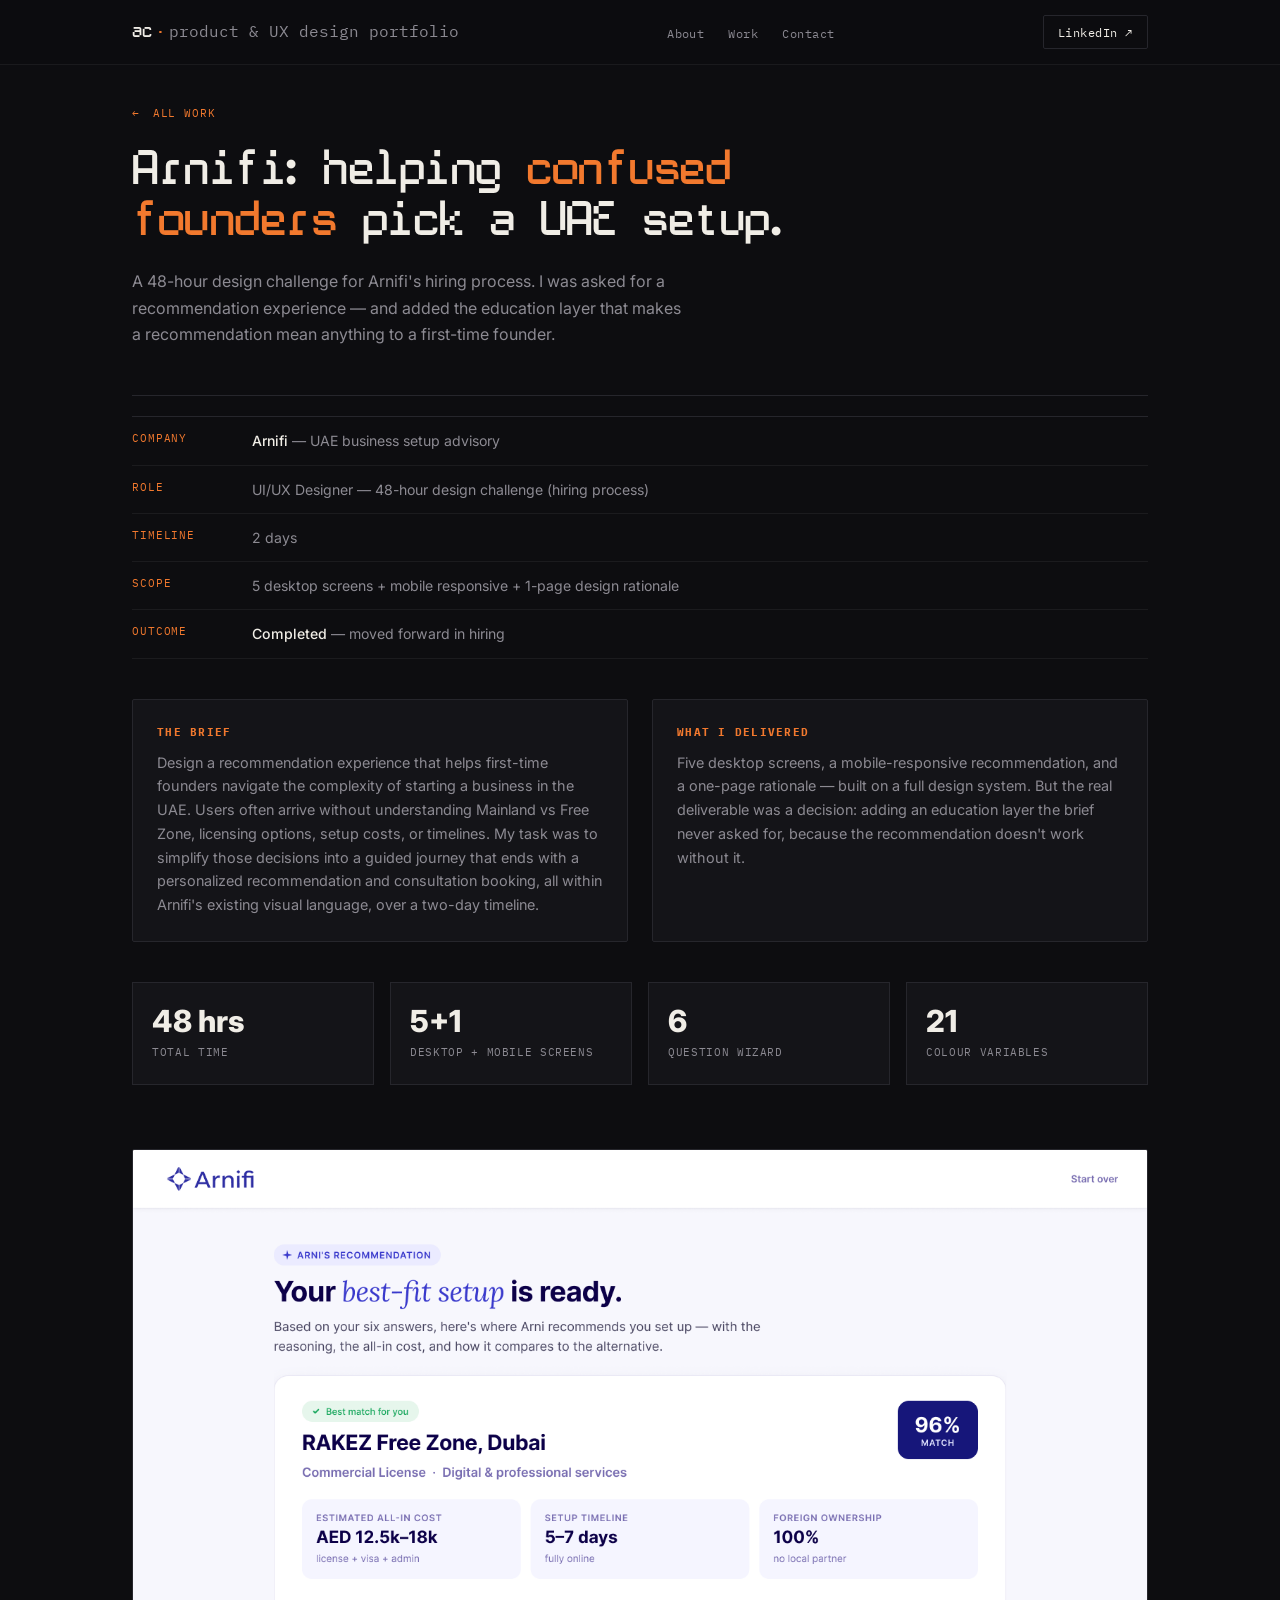
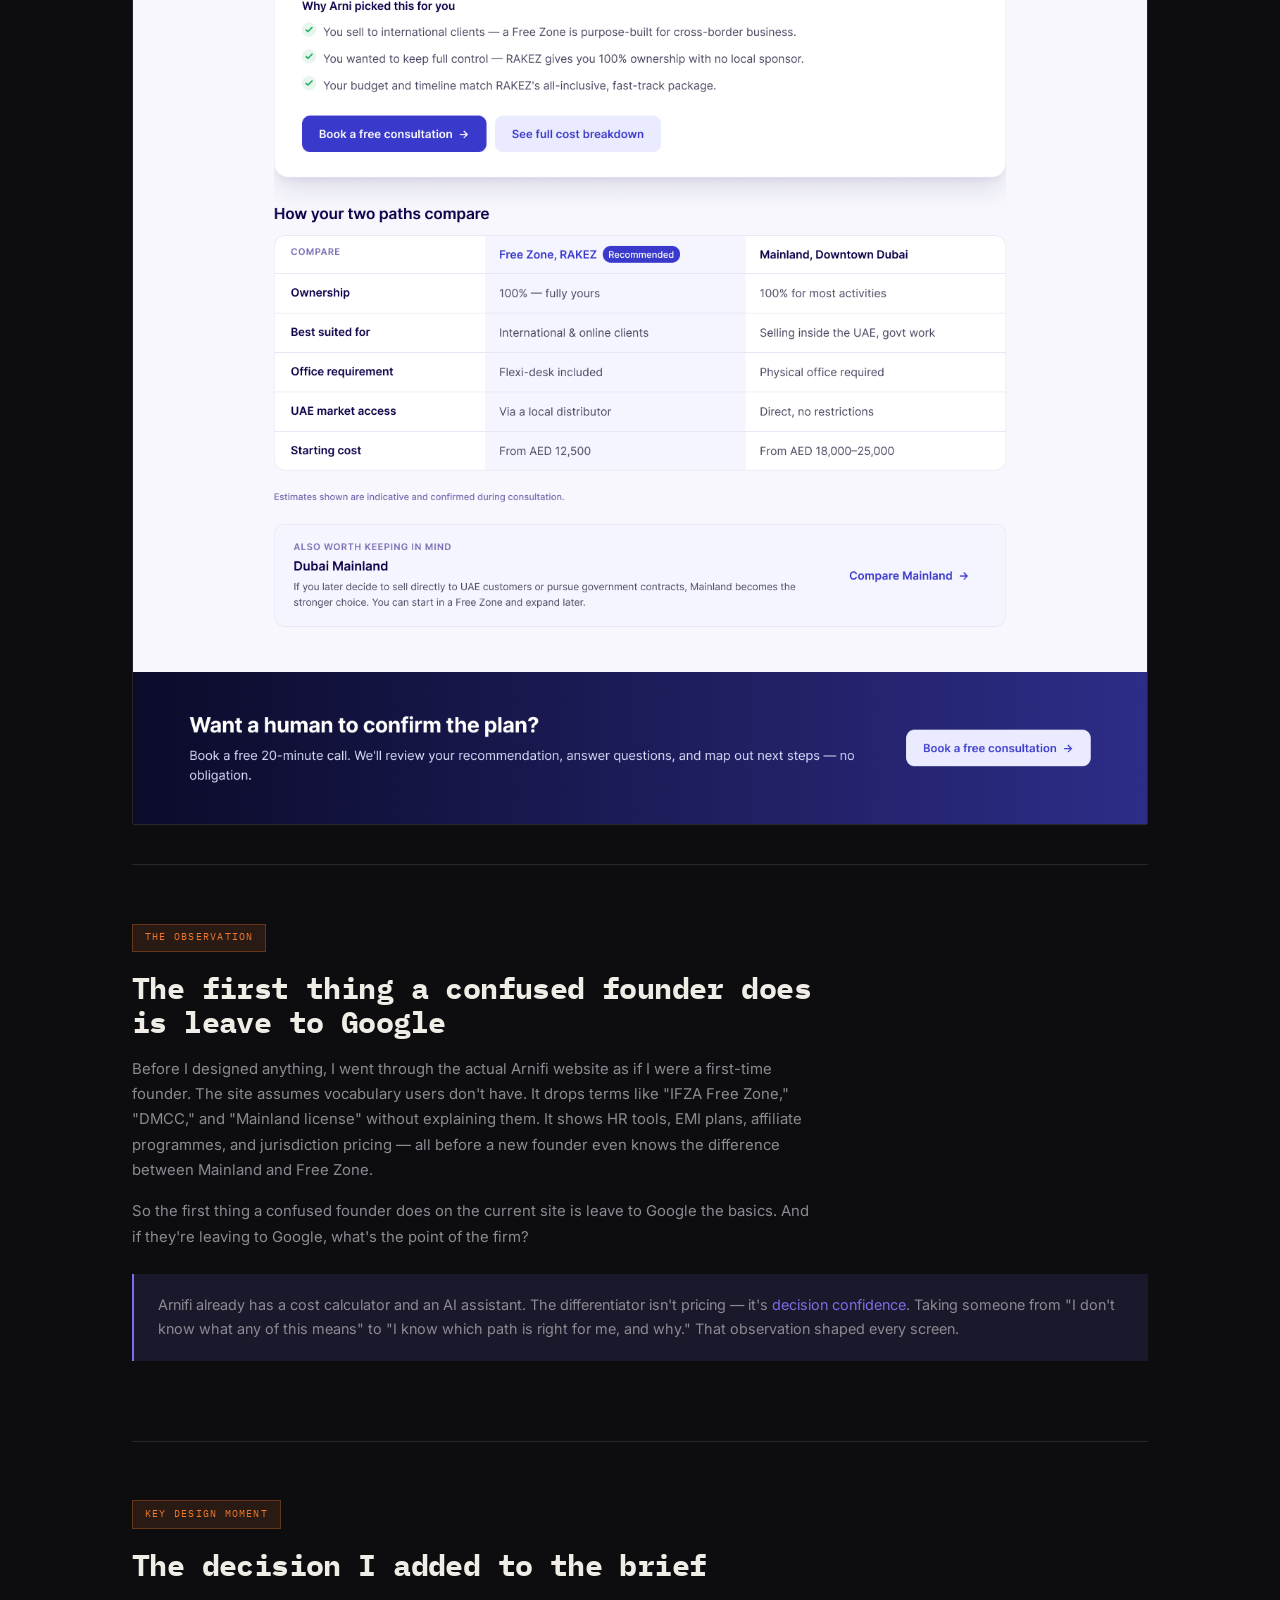
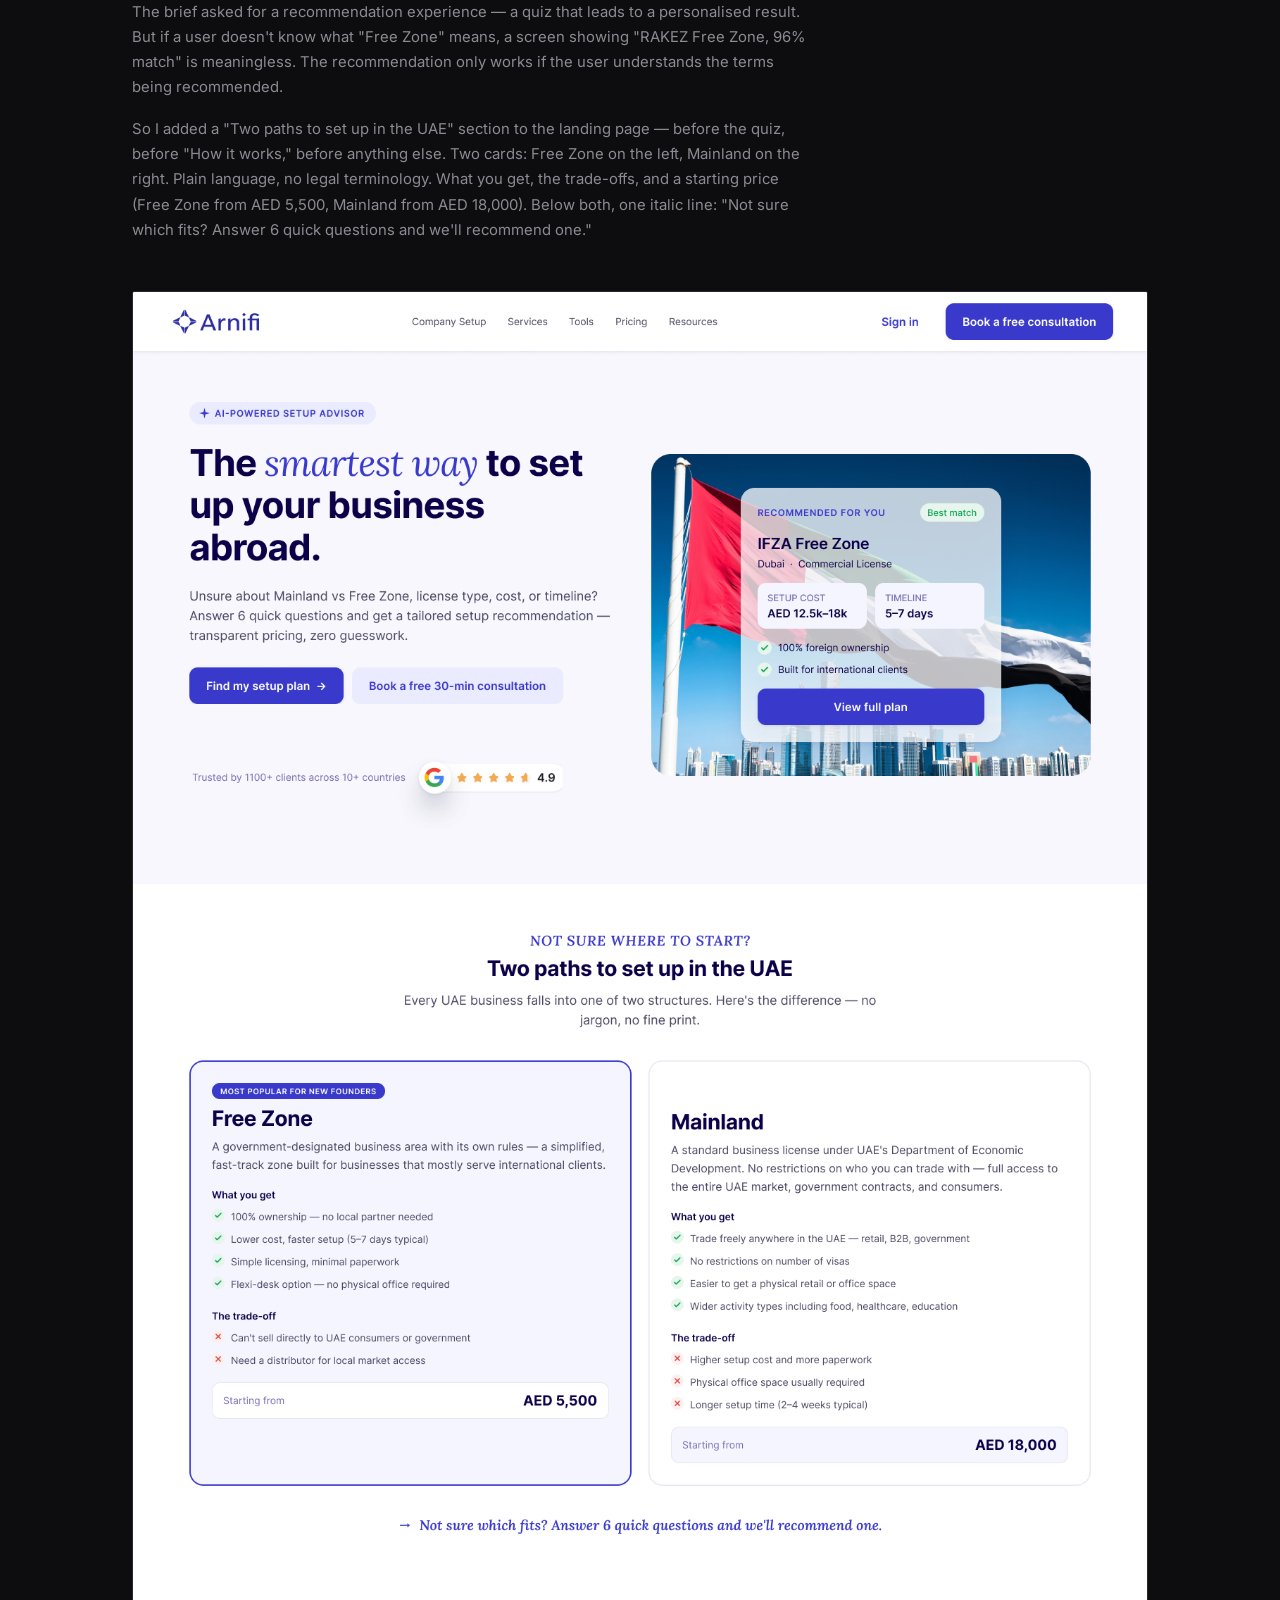
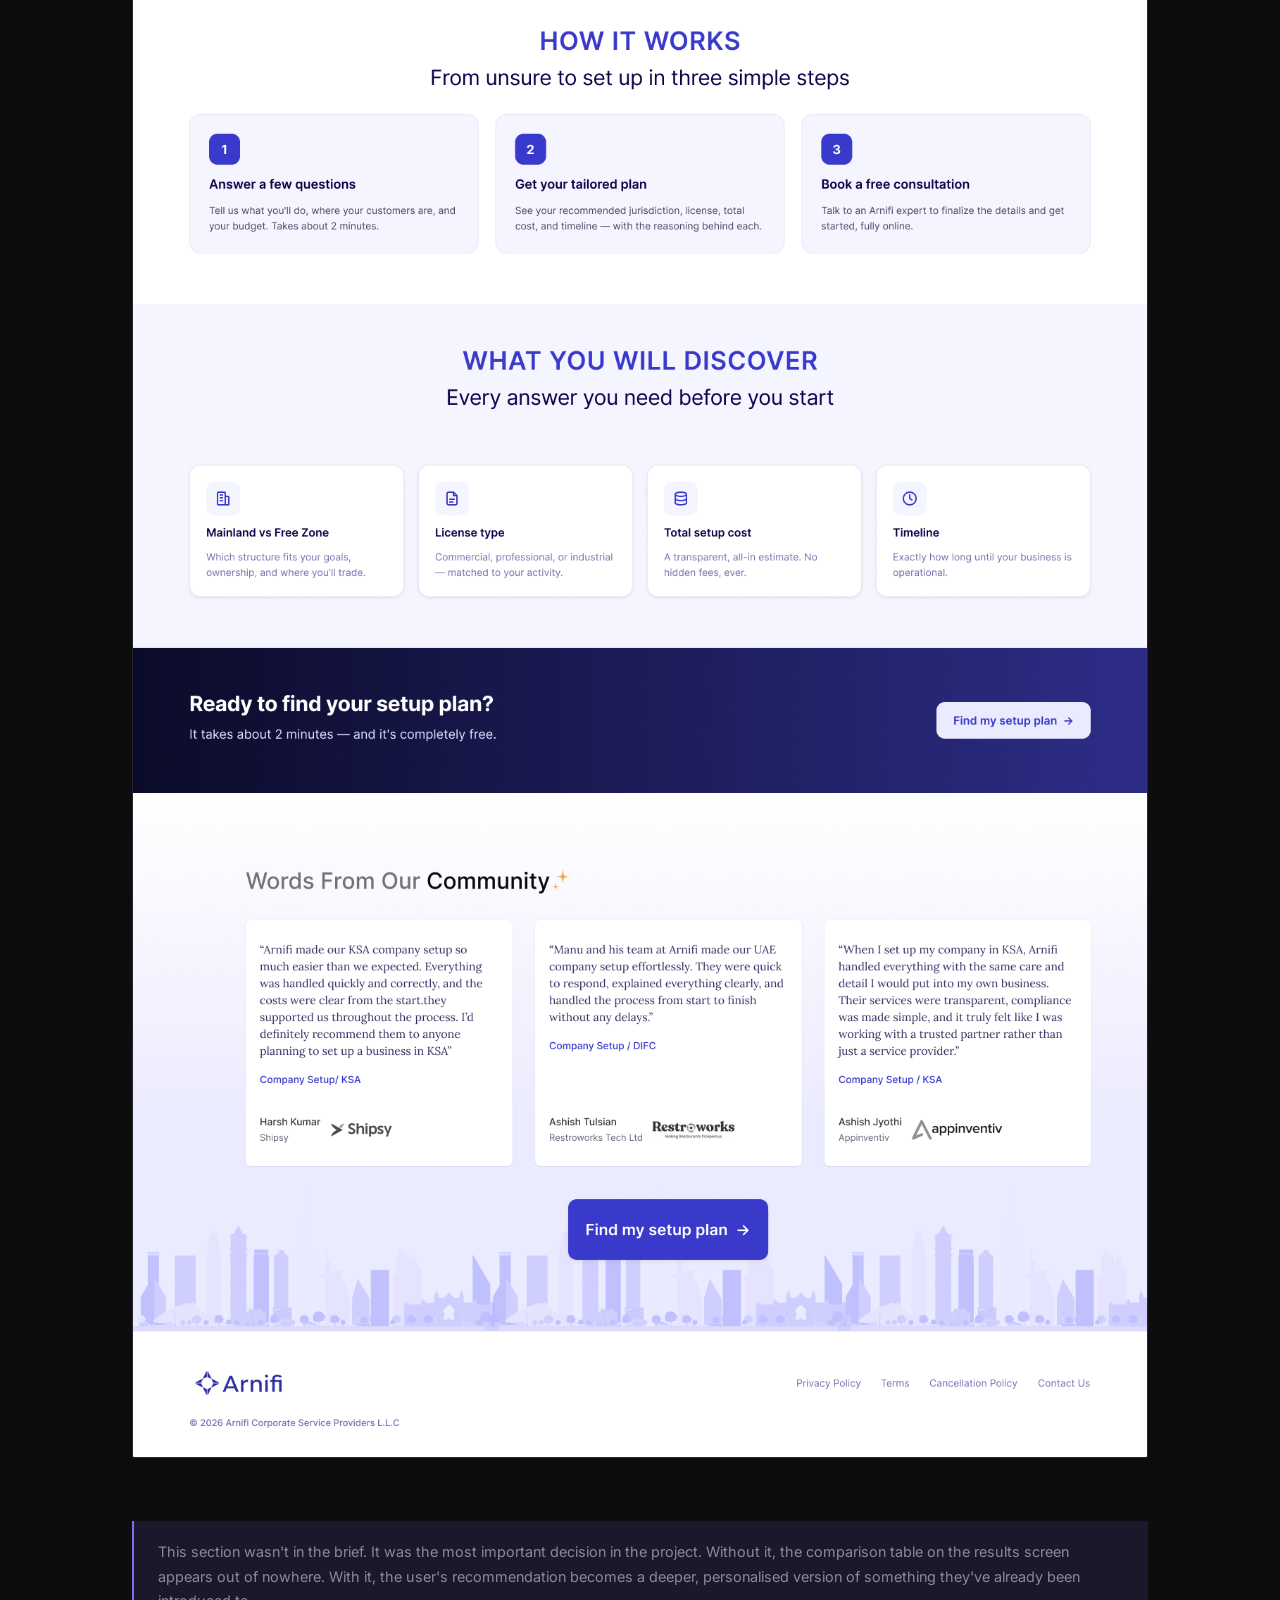
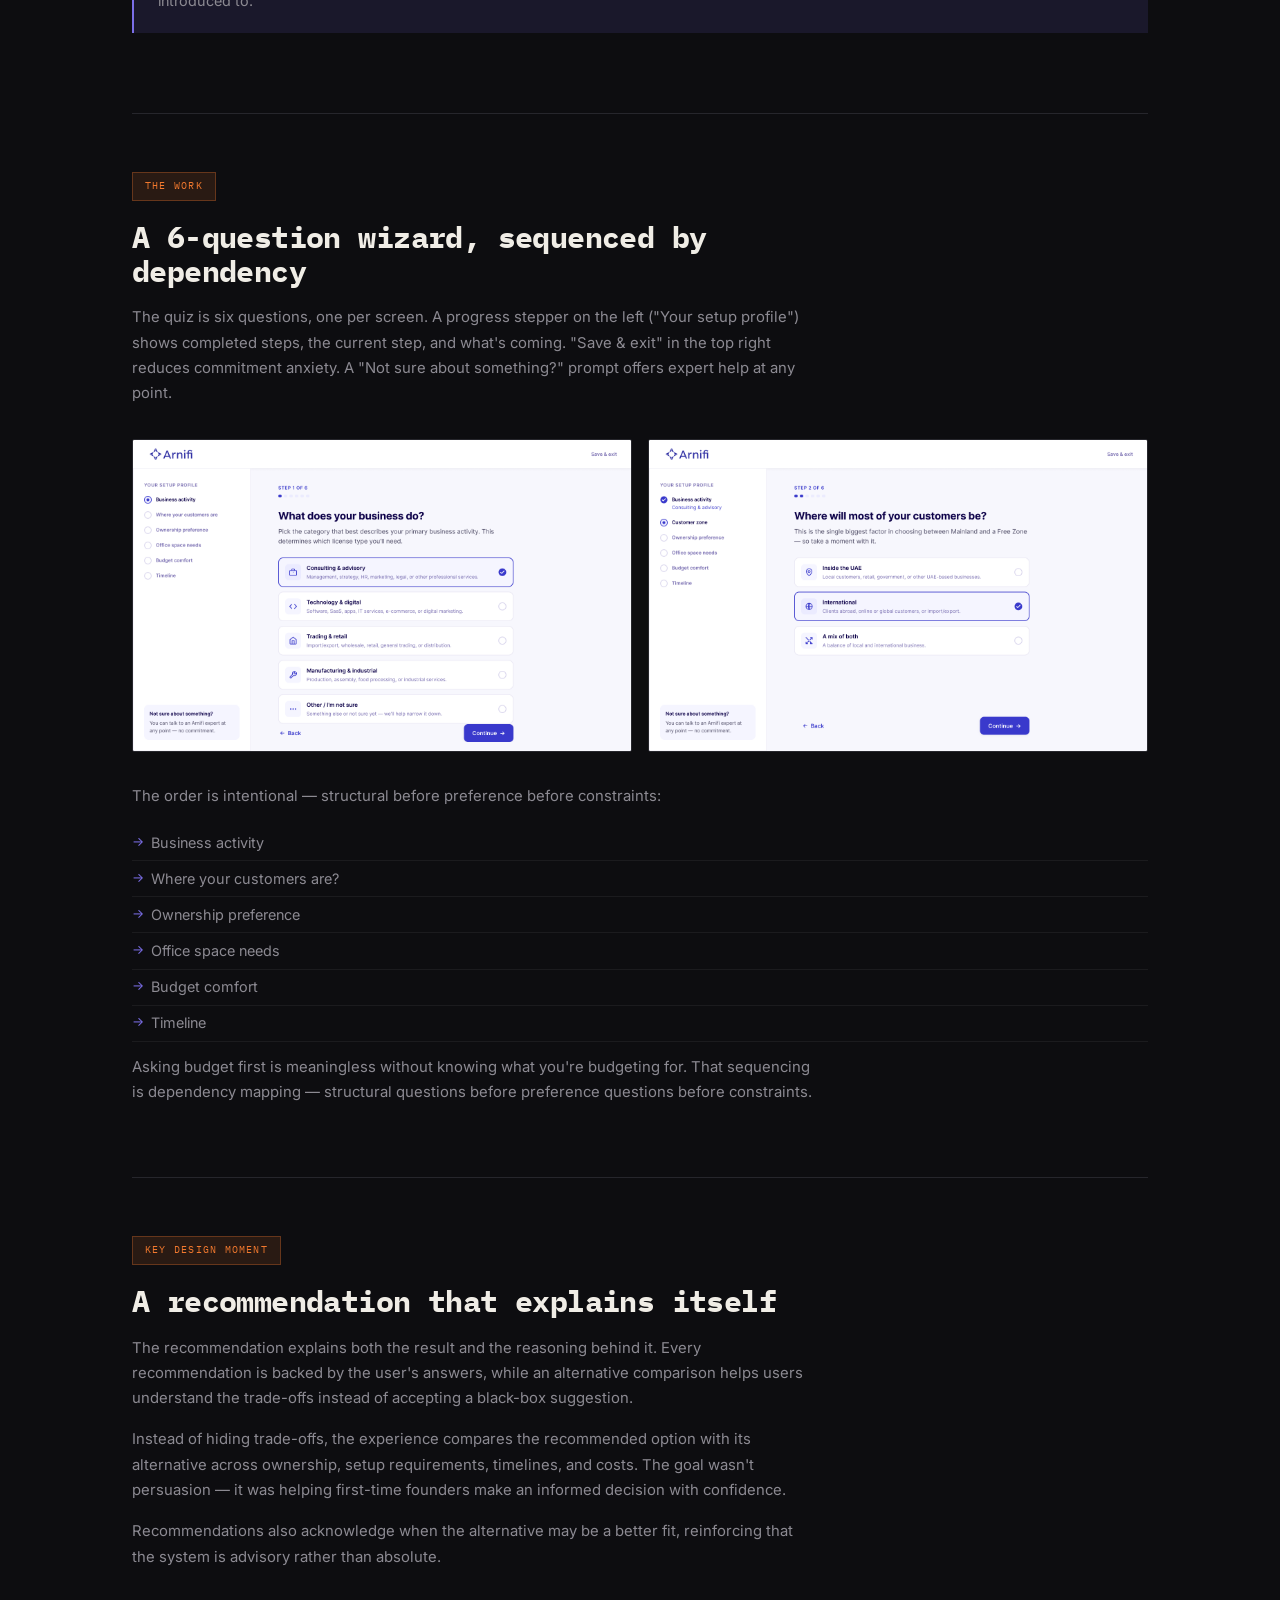
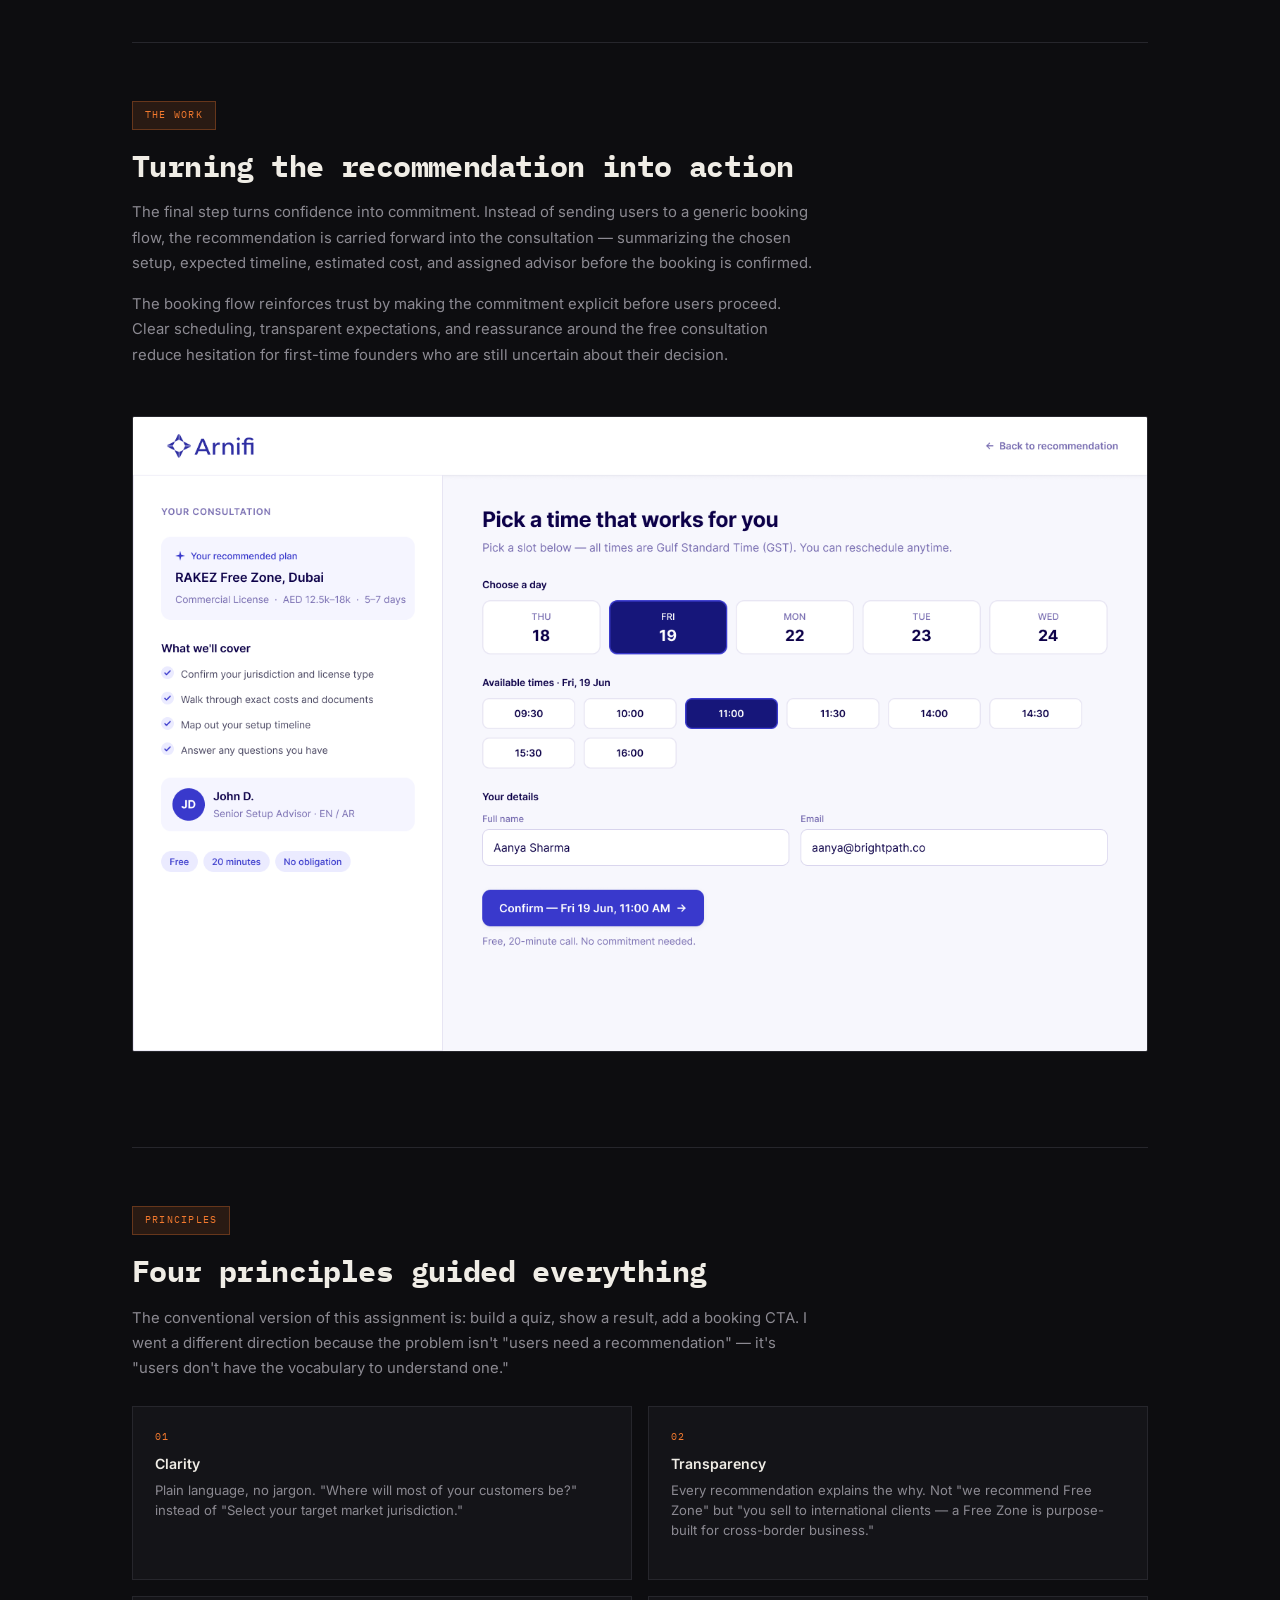
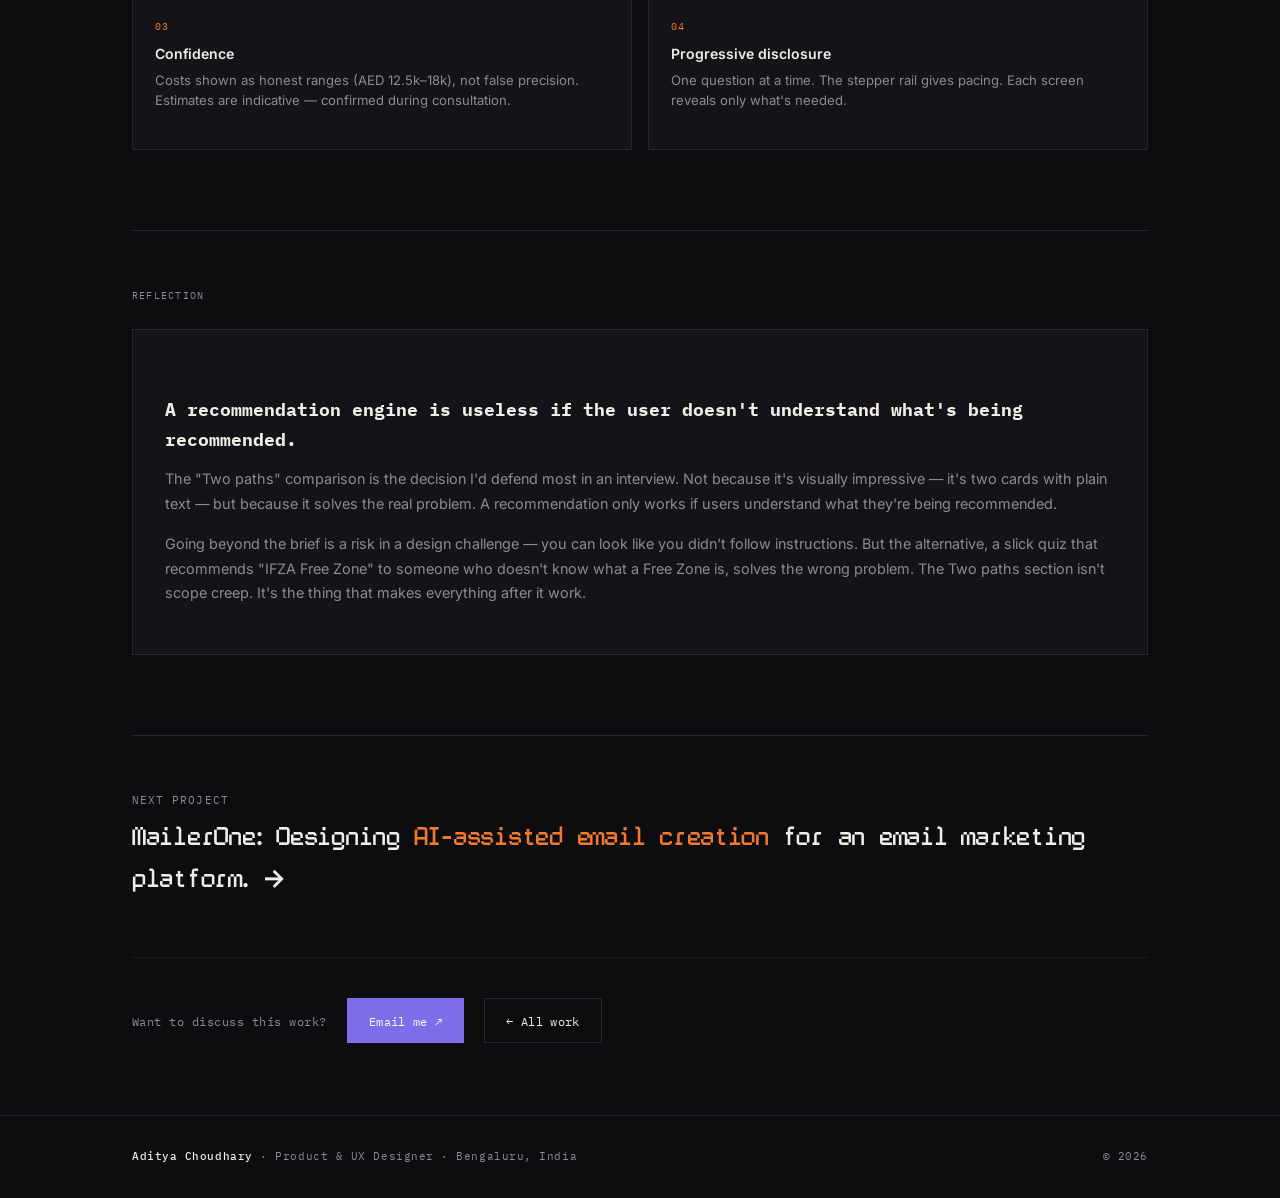
==== arnifi.html @ 343025d9 "Update portfolio: Figma rebuild — new home + 4 case studies (MailerOne, BrandFolio, Prowiz, Arnifi)" ====
<!DOCTYPE html>
<html lang="en">
<head>
  <meta charset="UTF-8">
  <meta name="viewport" content="width=device-width, initial-scale=1.0">
  <title>Arnifi — Aditya Choudhary</title>
  <link rel="stylesheet" href="cs-styles.css">
</head>
<body>

<nav>
  <div class="nav-in">
    <a href="index.html" class="nav-logo">
      <span class="logo-ac">ac</span><span class="logo-sep">·</span><span class="logo-txt">product &amp; UX design portfolio</span>
    </a>
    <ul class="nav-links">
      <li><a href="index.html#about">About</a></li>
      <li><a href="index.html#work">Work</a></li>
      <li><a href="index.html#contact">Contact</a></li>
    </ul>
    <a href="https://www.linkedin.com/in/aditya-choudhary-b2aa64253" target="_blank" rel="noopener" class="nav-cta">LinkedIn ↗</a>
  </div>
</nav>

<main>
  <div class="shell">

    <!-- HERO -->
    <section class="cs-hero rv">
      <p class="cs-breadcrumb"><a href="index.html">All work</a></p>
      <h1>Arnifi: helping <em>confused</em> <em>founders</em> pick a UAE setup.</h1>
      <p class="cs-subtitle">A 48-hour design challenge for Arnifi's hiring process. I was asked for a recommendation experience — and added the education layer that makes a recommendation mean anything to a first-time founder.</p>
    </section>

    <hr class="rule">

    <!-- META -->
    <table class="role-table rv">
      <tr><td>Company</td><td><b>Arnifi</b> — UAE business setup advisory</td></tr>
      <tr><td>Role</td><td>UI/UX Designer — 48-hour design challenge (hiring process)</td></tr>
      <tr><td>Timeline</td><td>2 days</td></tr>
      <tr><td>Scope</td><td>5 desktop screens + mobile responsive + 1-page design rationale</td></tr>
      <tr><td>Outcome</td><td><b>Completed</b> — moved forward in hiring</td></tr>
    </table>

    <!-- BRIEF / DELIVERED -->
    <div class="opening-grid rv">
      <div class="opening-block">
        <h4>The brief</h4>
        <p>Design a recommendation experience that helps first-time founders navigate the complexity of starting a business in the UAE. Users often arrive without understanding Mainland vs Free Zone, licensing options, setup costs, or timelines. My task was to simplify those decisions into a guided journey that ends with a personalized recommendation and consultation booking, all within Arnifi's existing visual language, over a two-day timeline.</p>
      </div>
      <div class="opening-block">
        <h4>What I delivered</h4>
        <p>Five desktop screens, a mobile-responsive recommendation, and a one-page rationale — built on a full design system. But the real deliverable was a decision: adding an education layer the brief never asked for, because the recommendation doesn't work without it.</p>
      </div>
    </div>

    <!-- STATS -->
    <div class="stats-row rv">
      <div class="stat-card"><div class="num">48 hrs</div><div class="label">Total time</div></div>
      <div class="stat-card"><div class="num">5+1</div><div class="label">Desktop + mobile screens</div></div>
      <div class="stat-card"><div class="num">6</div><div class="label">Question wizard</div></div>
      <div class="stat-card"><div class="num">21</div><div class="label">Colour variables</div></div>
    </div>

    <!-- HERO IMAGE -->
    <img src="images/arnifi/recommendation.png" alt="Recommendation screen — RAKEZ Free Zone, 96% match, with stat cards and personalised reasons" class="cs-img-full rv">

    <!-- THE OBSERVATION -->
    <section class="cs-section rv">
      <span class="moment-label">The observation</span>
      <h2>The first thing a confused founder does is leave to Google</h2>
      <p>Before I designed anything, I went through the actual Arnifi website as if I were a first-time founder. The site assumes vocabulary users don't have. It drops terms like "IFZA Free Zone," "DMCC," and "Mainland license" without explaining them. It shows HR tools, EMI plans, affiliate programmes, and jurisdiction pricing — all before a new founder even knows the difference between Mainland and Free Zone.</p>
      <p>So the first thing a confused founder does on the current site is leave to Google the basics. And if they're leaving to Google, what's the point of the firm?</p>
      <div class="callout">
        <p>Arnifi already has a cost calculator and an AI assistant. The differentiator isn't pricing — it's <em style="font-style:normal;color:var(--ind)">decision confidence</em>. Taking someone from "I don't know what any of this means" to "I know which path is right for me, and why." That observation shaped every screen.</p>
      </div>
    </section>

    <!-- THE DECISION I ADDED -->
    <section class="cs-section rv">
      <span class="moment-label">Key design moment</span>
      <h2>The decision I added to the brief</h2>
      <p>The brief asked for a recommendation experience — a quiz that leads to a personalised result. But if a user doesn't know what "Free Zone" means, a screen showing "RAKEZ Free Zone, 96% match" is meaningless. The recommendation only works if the user understands the terms being recommended.</p>
      <p>So I added a "Two paths to set up in the UAE" section to the landing page — before the quiz, before "How it works," before anything else. Two cards: Free Zone on the left, Mainland on the right. Plain language, no legal terminology. What you get, the trade-offs, and a starting price (Free Zone from AED 5,500, Mainland from AED 18,000). Below both, one italic line: "Not sure which fits? Answer 6 quick questions and we'll recommend one."</p>

      <img src="images/arnifi/landing.png" alt="Arnifi landing page with the added Two paths to set up in the UAE comparison section" class="cs-img-full rv">

      <div class="callout">
        <p>This section wasn't in the brief. It was the most important decision in the project. Without it, the comparison table on the results screen appears out of nowhere. With it, the user's recommendation becomes a deeper, personalised version of something they've already been introduced to.</p>
      </div>
    </section>

    <!-- THE WIZARD -->
    <section class="cs-section rv">
      <span class="moment-label">The work</span>
      <h2>A 6-question wizard, sequenced by dependency</h2>
      <p>The quiz is six questions, one per screen. A progress stepper on the left ("Your setup profile") shows completed steps, the current step, and what's coming. "Save &amp; exit" in the top right reduces commitment anxiety. A "Not sure about something?" prompt offers expert help at any point.</p>

      <div class="cs-img-row rv">
        <img src="images/arnifi/wizard-activity.png" alt="Step 1 — Business activity question with stepper rail on the left">
        <img src="images/arnifi/wizard-customer.png" alt="Step 2 — Where your customers are, the Mainland/Free Zone fork">
      </div>

      <p>The order is intentional — structural before preference before constraints:</p>
      <ol class="scope-list rv">
        <li>Business activity</li>
        <li>Where your customers are?</li>
        <li>Ownership preference</li>
        <li>Office space needs</li>
        <li>Budget comfort</li>
        <li>Timeline</li>
      </ol>
      <p>Asking budget first is meaningless without knowing what you're budgeting for. That sequencing is dependency mapping — structural questions before preference questions before constraints.</p>
    </section>

    <!-- THE RECOMMENDATION -->
    <section class="cs-section rv">
      <span class="moment-label">Key design moment</span>
      <h2>A recommendation that explains itself</h2>
      <p>The recommendation explains both the result and the reasoning behind it. Every recommendation is backed by the user's answers, while an alternative comparison helps users understand the trade-offs instead of accepting a black-box suggestion.</p>
      <p>Instead of hiding trade-offs, the experience compares the recommended option with its alternative across ownership, setup requirements, timelines, and costs. The goal wasn't persuasion — it was helping first-time founders make an informed decision with confidence.</p>
      <p>Recommendations also acknowledge when the alternative may be a better fit, reinforcing that the system is advisory rather than absolute.</p>
    </section>

    <!-- BOOKING -->
    <section class="cs-section rv">
      <span class="moment-label">The work</span>
      <h2>Turning the recommendation into action</h2>
      <p>The final step turns confidence into commitment. Instead of sending users to a generic booking flow, the recommendation is carried forward into the consultation — summarizing the chosen setup, expected timeline, estimated cost, and assigned advisor before the booking is confirmed.</p>
      <p>The booking flow reinforces trust by making the commitment explicit before users proceed. Clear scheduling, transparent expectations, and reassurance around the free consultation reduce hesitation for first-time founders who are still uncertain about their decision.</p>

      <img src="images/arnifi/booking.png" alt="Consultation booking screen — plan recap on the left, date and time selection on the right" class="cs-img-full rv">
    </section>

    <!-- PRINCIPLES -->
    <section class="cs-section rv">
      <span class="moment-label">Principles</span>
      <h2>Four principles guided everything</h2>
      <p>The conventional version of this assignment is: build a quiz, show a result, add a booking CTA. I went a different direction because the problem isn't "users need a recommendation" — it's "users don't have the vocabulary to understand one."</p>

      <div class="gap-grid" style="grid-template-columns:1fr 1fr">
        <div class="gap-card">
          <div class="g-num">01</div>
          <h4>Clarity</h4>
          <p>Plain language, no jargon. "Where will most of your customers be?" instead of "Select your target market jurisdiction."</p>
        </div>
        <div class="gap-card">
          <div class="g-num">02</div>
          <h4>Transparency</h4>
          <p>Every recommendation explains the why. Not "we recommend Free Zone" but "you sell to international clients — a Free Zone is purpose-built for cross-border business."</p>
        </div>
        <div class="gap-card">
          <div class="g-num">03</div>
          <h4>Confidence</h4>
          <p>Costs shown as honest ranges (AED 12.5k–18k), not false precision. Estimates are indicative — confirmed during consultation.</p>
        </div>
        <div class="gap-card">
          <div class="g-num">04</div>
          <h4>Progressive disclosure</h4>
          <p>One question at a time. The stepper rail gives pacing. Each screen reveals only what's needed.</p>
        </div>
      </div>
    </section>

    <!-- REFLECTION -->
    <section class="cs-section rv">
      <p class="section-label">Reflection</p>
      <div class="reflection-box">
        <h3>A recommendation engine is useless if the user doesn't understand what's being recommended.</h3>
        <p>The "Two paths" comparison is the decision I'd defend most in an interview. Not because it's visually impressive — it's two cards with plain text — but because it solves the real problem. A recommendation only works if users understand what they're being recommended.</p>
        <p style="margin-top:.9rem">Going beyond the brief is a risk in a design challenge — you can look like you didn't follow instructions. But the alternative, a slick quiz that recommends "IFZA Free Zone" to someone who doesn't know what a Free Zone is, solves the wrong problem. The Two paths section isn't scope creep. It's the thing that makes everything after it work.</p>
      </div>
    </section>

    <div class="next-project rv">
      <p class="np-label">Next project</p>
      <a href="mailerone.html">MailerOne: Designing <em>AI-assisted email creation</em> for an email marketing platform. →</a>
    </div>

    <div class="closing-cta rv">
      <p>Want to discuss this work?</p>
      <a href="mailto:adityajsr786@gmail.com" class="btn-p">Email me ↗</a>
      <a href="index.html" class="btn-g">← All work</a>
    </div>

  </div>
</main>

<footer>
  <div class="ft-in shell">
    <span><b>Aditya Choudhary</b> · Product &amp; UX Designer · Bengaluru, India</span>
    <span>© 2026</span>
  </div>
</footer>

<script>
  const obs = new IntersectionObserver(e => e.forEach(x => x.isIntersecting && x.target.classList.add('in')), {threshold:.12});
  document.querySelectorAll('.rv').forEach(el => obs.observe(el));
</script>
</body>
</html>
---- cs-styles.css ----
/* ============================================
   Case Study Pages — Dark Design System
   Matches portfolio.html exactly
   ============================================ */

@import url('https://fonts.googleapis.com/css2?family=IBM+Plex+Mono:wght@400;500&family=Inter:wght@400;500&display=swap');

*,*::before,*::after{box-sizing:border-box;margin:0;padding:0}

:root{
  --bg:#0D0D10;
  --bg2:#141418;
  --line:#26262C;
  --line-soft:rgba(255,255,255,.06);
  --ink:#F0EDE6;
  --dim:#8C8A92;
  --ind:#7B6EE8;
  --ind-dim:rgba(123,110,232,.12);
  --orng:#F2792E;
  --orng-dim:rgba(242,121,46,.12);
}

@font-face{
  font-family:'Caleb Mono';
  src:url('[data-uri]') format('opentype');
  font-weight:100 900;font-style:normal;
}

html{scroll-behavior:smooth}
body{
  background:var(--bg);color:var(--ink);
  font-family:'Inter',sans-serif;font-size:16px;line-height:1.65;
  -webkit-font-smoothing:antialiased;overflow-x:hidden;
}

/* ── NAV ── */
nav{
  position:fixed;top:0;left:0;right:0;z-index:100;
  background:rgba(13,13,16,.9);backdrop-filter:blur(14px);-webkit-backdrop-filter:blur(14px);
  border-bottom:1px solid var(--line-soft);
}
.nav-in{
  max-width:1080px;margin:0 auto;padding:.95rem 2rem;
  display:flex;align-items:center;justify-content:space-between;
}
.nav-logo{
  display:flex;align-items:baseline;gap:.18em;
  color:var(--ink);text-decoration:none;
}
.logo-ac{
  font-family:'Caleb Mono','IBM Plex Mono',monospace;font-weight:600;font-size:1.15rem;
  letter-spacing:.005em;font-style:normal;display:inline-block;
}
.logo-sep{color:var(--orng);font-family:'IBM Plex Mono',monospace;font-size:1.1rem;}
.logo-txt{
  font-family:'IBM Plex Mono',monospace;font-weight:400;font-size:1rem;
  color:var(--dim);
}
.nav-links{display:flex;gap:1.5rem;list-style:none}
.nav-links a{
  font-family:'IBM Plex Mono',monospace;font-size:.72rem;letter-spacing:.04em;
  color:var(--dim);text-decoration:none;transition:color .2s;
}
.nav-links a:hover{color:var(--ink)}
.nav-cta{
  font-family:'IBM Plex Mono',monospace;font-size:.72rem;letter-spacing:.04em;
  padding:.4rem .9rem;border:1px solid var(--line);border-radius:2px;
  color:var(--ink);text-decoration:none;white-space:nowrap;transition:.2s;
}
.nav-cta:hover{border-color:var(--ind);background:var(--ind-dim)}

/* ── SHELL ── */
.shell{max-width:1080px;margin:0 auto;padding:0 2rem}
.rule{border:none;border-top:1px solid var(--line)}
a{color:inherit}

/* ── CS HERO ── */
main{padding-top:3.5rem}
.cs-hero{padding-block:3rem 1.5rem}
.cs-breadcrumb{
  font-family:'IBM Plex Mono',monospace;font-size:.7rem;letter-spacing:.08em;
  color:var(--orng);text-transform:uppercase;margin-bottom:1.5rem;
  display:flex;align-items:center;gap:.6rem;
}
.cs-breadcrumb a{color:var(--orng);text-decoration:none;transition:opacity .2s}
.cs-breadcrumb a:hover{opacity:.7}
.cs-breadcrumb::before{content:"←";margin-right:.2rem}
.cs-hero h1{
  font-family:'Caleb Mono','Inter',sans-serif;
  font-size:clamp(1.85rem,4.6vw,3rem);
  font-weight:800;line-height:1.06;letter-spacing:-.01em;
  color:var(--ink);margin-bottom:1.25rem;max-width:820px;
}
.cs-hero h1 em{font-style:normal;color:var(--orng)}
.cs-subtitle{
  font-size:1rem;color:var(--dim);
  line-height:1.65;max-width:560px;margin-bottom:1.5rem;
}
.cs-subtitle b,.cs-subtitle strong{color:var(--ink);font-weight:500}

/* ── ROLE TABLE ── */
.role-table{
  width:100%;border-collapse:collapse;
  margin:1.25rem 0 2rem;border-top:1px solid var(--line);
}
.role-table td{
  padding:.75rem 0;font-size:.88rem;
  color:var(--dim);border-bottom:1px solid var(--line-soft);
  vertical-align:top;
}
.role-table td:first-child{
  font-family:'IBM Plex Mono',monospace;font-size:.7rem;
  letter-spacing:.08em;text-transform:uppercase;
  color:var(--orng);width:120px;padding-right:1rem;
}
.role-table b{color:var(--ink);font-weight:500}

/* ── OPENING GRID ── */
.opening-grid{
  display:grid;grid-template-columns:1fr 1fr;
  gap:1.5rem;margin:2.5rem 0;
}
.opening-block{
  padding:1.5rem;border:1px solid var(--line);
  background:var(--bg2);border-radius:2px;
}
.opening-block h4{
  font-family:'IBM Plex Mono',monospace;font-size:.66rem;
  letter-spacing:.12em;text-transform:uppercase;
  color:var(--orng);margin-bottom:.6rem;
}
.opening-block p{font-size:.9rem;color:var(--dim);line-height:1.65}

/* ── STATS ROW ── */
.stats-row{
  display:grid;grid-template-columns:repeat(4,1fr);
  gap:1rem;margin:2rem 0;
}
.stat-card{
  padding:1.4rem 1.2rem;border:1px solid var(--line);
  background:var(--bg2);
}
.stat-card .num{
  font-family:'Inter',sans-serif;
  font-size:1.9rem;font-weight:800;line-height:1.1;
  color:var(--ink);
}
.stat-card .label{
  font-family:'IBM Plex Mono',monospace;
  font-size:.66rem;letter-spacing:.06em;text-transform:uppercase;
  color:var(--dim);margin-top:.35rem;
}

/* ── SECTIONS ── */
.cs-section{padding:3.5rem 0;border-top:1px solid var(--line)}
.moment-label{
  display:inline-block;
  font-family:'IBM Plex Mono',monospace;font-size:.64rem;
  letter-spacing:.12em;text-transform:uppercase;
  color:var(--orng);border:1px solid rgba(242,121,46,.3);
  background:var(--orng-dim);
  padding:.3rem .75rem;margin-bottom:1.2rem;
}
.section-label{
  font-family:'IBM Plex Mono',monospace;font-size:.64rem;
  letter-spacing:.12em;text-transform:uppercase;
  color:var(--dim);margin-bottom:.8rem;
}
.cs-section h2{
  font-family:'IBM Plex Mono',monospace;
  font-size:clamp(1.45rem,2.5vw,1.85rem);
  font-weight:700;line-height:1.15;letter-spacing:-.02em;
  color:var(--ink);margin-bottom:1.1rem;max-width:720px;
}
.cs-section h3{
  font-family:'IBM Plex Mono',monospace;
  font-size:1.05rem;font-weight:700;
  color:var(--ink);margin:2rem 0 .6rem;
}
.cs-section p{
  font-size:.93rem;color:var(--dim);
  line-height:1.7;max-width:680px;margin-bottom:1rem;
}
.cs-section p.section-label{max-width:none;color:var(--dim);font-size:.64rem}
.cs-section strong,.cs-section b{color:var(--ink);font-weight:500}

/* ── CALLOUT ── */
.callout{
  border-left:2px solid var(--ind);
  padding:1.2rem 1.5rem;margin:1.5rem 0;
  background:var(--ind-dim);
}
.callout p{font-size:.9rem;color:var(--dim);max-width:none;margin:0}
.callout strong,.callout b{color:var(--ink);font-weight:500}

/* ── FLOW DIAGRAM ── */
.flow-diagram{
  border:1px solid var(--line);
  background:var(--bg2);
  padding:2rem;margin:2rem 0;
  overflow-x:auto;
}

/* ── TIMELINE STRIP ── */
.timeline-strip{
  display:grid;grid-template-columns:repeat(4,1fr);
  border:1px solid var(--line);
  margin:2rem 0;
}
.timeline-block{
  padding:1.4rem 1.2rem;border-right:1px solid var(--line);
  background:var(--bg2);
}
.timeline-block:last-child{border-right:none}
.timeline-block .t-time{
  font-family:'IBM Plex Mono',monospace;font-size:.64rem;
  letter-spacing:.08em;text-transform:uppercase;
  color:var(--orng);margin-bottom:.5rem;
}
.timeline-block h4{font-size:.9rem;font-weight:600;color:var(--ink);margin-bottom:.35rem}
.timeline-block p{font-size:.82rem;color:var(--dim);line-height:1.5;max-width:none}

/* ── TWO COL ── */
.two-col{display:grid;grid-template-columns:1fr 1fr;gap:1rem;margin:1.5rem 0}
.col-card{
  padding:1.5rem;border:1px solid var(--line);background:var(--bg2);
}
.col-card h4{font-size:.92rem;font-weight:600;color:var(--ink);margin-bottom:.5rem}
.col-card p{font-size:.87rem;color:var(--dim);line-height:1.6;max-width:none}

/* ── DECISION GRID ── */
.decision-grid{display:grid;grid-template-columns:1fr 1fr;gap:1rem;margin:1.5rem 0}
.decision-card{padding:1.5rem;border:1px solid var(--line);background:var(--bg2)}
.decision-card .d-label{
  font-family:'IBM Plex Mono',monospace;font-size:.62rem;
  letter-spacing:.1em;text-transform:uppercase;
  color:var(--ind);margin-bottom:.5rem;
}
.decision-card h4{font-size:.92rem;font-weight:600;color:var(--ink);margin-bottom:.5rem}
.decision-card p{font-size:.87rem;color:var(--dim);line-height:1.6;max-width:none}

/* ── GAP GRID ── */
.gap-grid{display:grid;grid-template-columns:repeat(3,1fr);gap:1rem;margin:1.5rem 0}
.gap-card{padding:1.4rem;border:1px solid var(--line);background:var(--bg2)}
.gap-card .g-num{
  font-family:'IBM Plex Mono',monospace;font-size:.62rem;
  letter-spacing:.1em;text-transform:uppercase;
  color:var(--orng);margin-bottom:.4rem;
}
.gap-card h4{font-size:.88rem;font-weight:600;color:var(--ink);margin-bottom:.4rem}
.gap-card p{font-size:.82rem;color:var(--dim);line-height:1.5;max-width:none}

/* ── SCOPE LIST ── */
.scope-list{list-style:none;margin:.8rem 0}
.scope-list li{
  font-size:.9rem;color:var(--dim);
  padding:.4rem 0 .4rem 1.2rem;position:relative;line-height:1.55;
  border-bottom:1px solid var(--line-soft);
}
.scope-list li::before{
  content:'→';position:absolute;left:0;
  color:var(--ind);font-size:.8rem;
}

/* ── INSIGHT GRID ── */
.insight-grid{display:grid;grid-template-columns:1fr 1fr;gap:1rem;margin:1.5rem 0}
.insight-card{padding:1.5rem;border:1px solid var(--line);background:var(--bg2)}
.insight-card.problem{border-left:2px solid #C0392B}
.insight-card.solution{border-left:2px solid #27AE60}
.insight-card .ins-label{
  font-family:'IBM Plex Mono',monospace;font-size:.62rem;
  letter-spacing:.1em;text-transform:uppercase;margin-bottom:.5rem;
}
.insight-card.problem .ins-label{color:#E05C4B}
.insight-card.solution .ins-label{color:#45B87C}
.insight-card h4{font-size:.92rem;font-weight:600;color:var(--ink);margin-bottom:.4rem}
.insight-card p{font-size:.87rem;color:var(--dim);line-height:1.6;max-width:none}

/* ── BEFORE/AFTER ── */
.before-after{
  display:grid;grid-template-columns:1fr auto 1fr;
  gap:1rem;align-items:start;margin:1.5rem 0;
}
.ba-card{padding:1.5rem;border:1px solid var(--line);background:var(--bg2)}
.ba-card .ba-label{
  font-family:'IBM Plex Mono',monospace;font-size:.62rem;
  letter-spacing:.1em;text-transform:uppercase;margin-bottom:.5rem;
}
.ba-card.before .ba-label{color:#E05C4B}
.ba-card.after .ba-label{color:#45B87C}
.ba-card p{font-size:.87rem;color:var(--dim);line-height:1.6;max-width:none}
.ba-arrow{
  font-size:1.2rem;color:var(--dim);
  display:flex;align-items:center;justify-content:center;
  padding-top:1.5rem;
}

/* ── AI WORKFLOW ── */
.ai-workflow{
  display:grid;grid-template-columns:1fr auto 1fr auto 1fr;
  align-items:center;gap:.5rem;margin:2rem 0;
}
.ai-step{
  padding:1.4rem 1.2rem;border:1px solid var(--line);
  background:var(--bg2);text-align:center;
}
.ai-step.highlight{
  border-color:rgba(123,110,232,.4);background:var(--ind-dim);
}
.ai-step .ai-icon{font-size:1.4rem;margin-bottom:.5rem}
.ai-step h4{font-size:.88rem;font-weight:600;color:var(--ink);margin-bottom:.3rem}
.ai-step p{font-size:.8rem;color:var(--dim);line-height:1.45;max-width:none}
.ai-arrow{text-align:center;color:var(--dim);font-size:1.2rem;padding:.4rem}

/* ── OUTCOME BADGE ── */
.outcome-badge{
  display:inline-flex;align-items:center;gap:.4rem;
  font-family:'IBM Plex Mono',monospace;font-size:.72rem;letter-spacing:.04em;
  color:#45B87C;border:1px solid rgba(69,184,124,.3);
  background:rgba(69,184,124,.08);
  padding:.35rem .9rem;margin-top:.6rem;
}

/* ── REFLECTION BOX ── */
.reflection-box{
  border:1px solid var(--line);background:var(--bg2);
  padding:2rem;margin:1.5rem 0;
}
.reflection-box h3{
  font-family:'IBM Plex Mono',monospace;
  font-size:1.15rem;font-weight:700;color:var(--ink);
  margin-bottom:.8rem;
}
.reflection-box p{font-size:.9rem;color:var(--dim);line-height:1.7;max-width:none}

/* ── BUTTONS ── */
.btn-p,.btn-g{
  font-family:'IBM Plex Mono',monospace;font-size:.78rem;letter-spacing:.03em;
  padding:.7rem 1.3rem;text-decoration:none;
  display:inline-flex;align-items:center;gap:.5rem;transition:.18s;white-space:nowrap;
}
.btn-p{background:var(--ind);color:#fff;border:1px solid var(--ind)}
.btn-p:hover{opacity:.88;transform:translateY(-1px)}
.btn-g{background:transparent;color:var(--ink);border:1px solid var(--line)}
.btn-g:hover{border-color:var(--ind);background:var(--ind-dim)}

/* ── PROJ LINK (inline) ── */
.proj-link-inline{
  display:inline-flex;align-items:center;gap:.4rem;
  font-family:'IBM Plex Mono',monospace;font-size:.72rem;letter-spacing:.04em;
  color:var(--ind);text-decoration:none;transition:gap .2s,opacity .2s;
}
.proj-link-inline:hover{gap:.7rem;opacity:.8}

/* ── NEXT PROJECT ── */
.next-project{
  padding:3.5rem 0;border-top:1px solid var(--line);
  display:flex;flex-direction:column;gap:.5rem;
}
.next-project .np-label{
  font-family:'IBM Plex Mono',monospace;font-size:.66rem;
  letter-spacing:.1em;text-transform:uppercase;color:var(--dim);
}
.next-project a{
  font-family:'Caleb Mono','Inter',sans-serif;
  font-size:clamp(1.2rem,2.5vw,1.6rem);font-weight:700;
  color:var(--ink);text-decoration:none;transition:color .2s;
  letter-spacing:-.01em;
}
.next-project a:hover{color:var(--ind)}

/* ── CONTACT CTA ── */
.closing-cta{
  padding:2.5rem 0;border-top:1px solid var(--line-soft);
  display:flex;align-items:center;gap:1.25rem;flex-wrap:wrap;
}
.closing-cta p{
  font-family:'IBM Plex Mono',monospace;font-size:.78rem;
  letter-spacing:.04em;color:var(--dim);margin:0;
}

/* ── FOOTER ── */
footer{padding-block:2rem;border-top:1px solid var(--line);margin-top:2rem}
.ft-in{
  display:flex;align-items:center;justify-content:space-between;flex-wrap:wrap;gap:.75rem;
  font-family:'IBM Plex Mono',monospace;font-size:.68rem;letter-spacing:.05em;color:var(--dim);
}
.ft-in b{color:var(--ink);font-weight:500}

/* ── REVEAL ── */
.rv{opacity:0;transform:translateY(12px);transition:opacity .55s ease,transform .55s ease}
.rv.in{opacity:1;transform:none}

/* ── RESPONSIVE ── */
@media(max-width:860px){
  .opening-grid,.two-col,.decision-grid,.before-after,.ai-workflow,.insight-grid{grid-template-columns:1fr}
  .ba-arrow,.ai-arrow{text-align:center;padding:.2rem 0}
  .timeline-strip{grid-template-columns:1fr 1fr}
  .timeline-block:nth-child(2){border-right:none}
  .stats-row{grid-template-columns:repeat(2,1fr)}
  .gap-grid{grid-template-columns:1fr 1fr}
}
@media(max-width:720px){
  .shell{padding:0 1.25rem}
  .nav-in{padding:.85rem 1.25rem}
  .nav-links{display:none}
  .cs-hero{padding-block:2.5rem 1rem}
  .cs-section{padding:2.5rem 0}
  .stats-row,.gap-grid{grid-template-columns:1fr 1fr}
  .timeline-strip{grid-template-columns:1fr}
  .timeline-block{border-right:none;border-bottom:1px solid var(--line)}
  .cs-img-row{flex-direction:column}
}
@media(prefers-reduced-motion:reduce){
  *{transition:none!important;animation:none!important}
  .rv{opacity:1;transform:none}
}

/* --- Case study image layouts --- */
.cs-img-full {
  width: 100%;
  margin: 2rem 0;
  border-radius: 2px;
  border: 1px solid #26262C;
}

.cs-img-row {
  display: flex;
  gap: 1rem;
  margin: 2rem 0;
}

.cs-img-row img {
  flex: 1;
  min-width: 0;
  border-radius: 2px;
  border: 1px solid #26262C;
}

.cs-img-label {
  font-family: 'IBM Plex Mono', monospace;
  font-size: 0.7rem;
  letter-spacing: 0.08em;
  color: #8C8A92;
  margin-bottom: 0.5rem;
  display: block;
}

.cs-flow-step {
  margin-bottom: 1.5rem;
}

.cs-flow-step .cs-img-label {
  color: #7B6EE8;
}

/* --- Numbered step rows (case study flows) --- */
.step-list{display:flex;flex-direction:column;gap:.7rem;margin:1.4rem 0}
.step-row{
  display:flex;gap:1rem;align-items:flex-start;
  background:var(--bg2);border:1px solid var(--line);
  border-radius:8px;padding:1rem 1.15rem;
}
.step-row .s-num{
  font-family:'IBM Plex Mono',monospace;color:var(--ind);
  font-size:.95rem;font-weight:600;min-width:1.7rem;line-height:1.4;
}
.step-row h4{color:var(--ink);font-size:.98rem;margin-bottom:.3rem}
.step-row p{color:var(--dim);font-size:.9rem;line-height:1.6;margin:0}
.next-project a em{font-style:normal;color:var(--orng)}
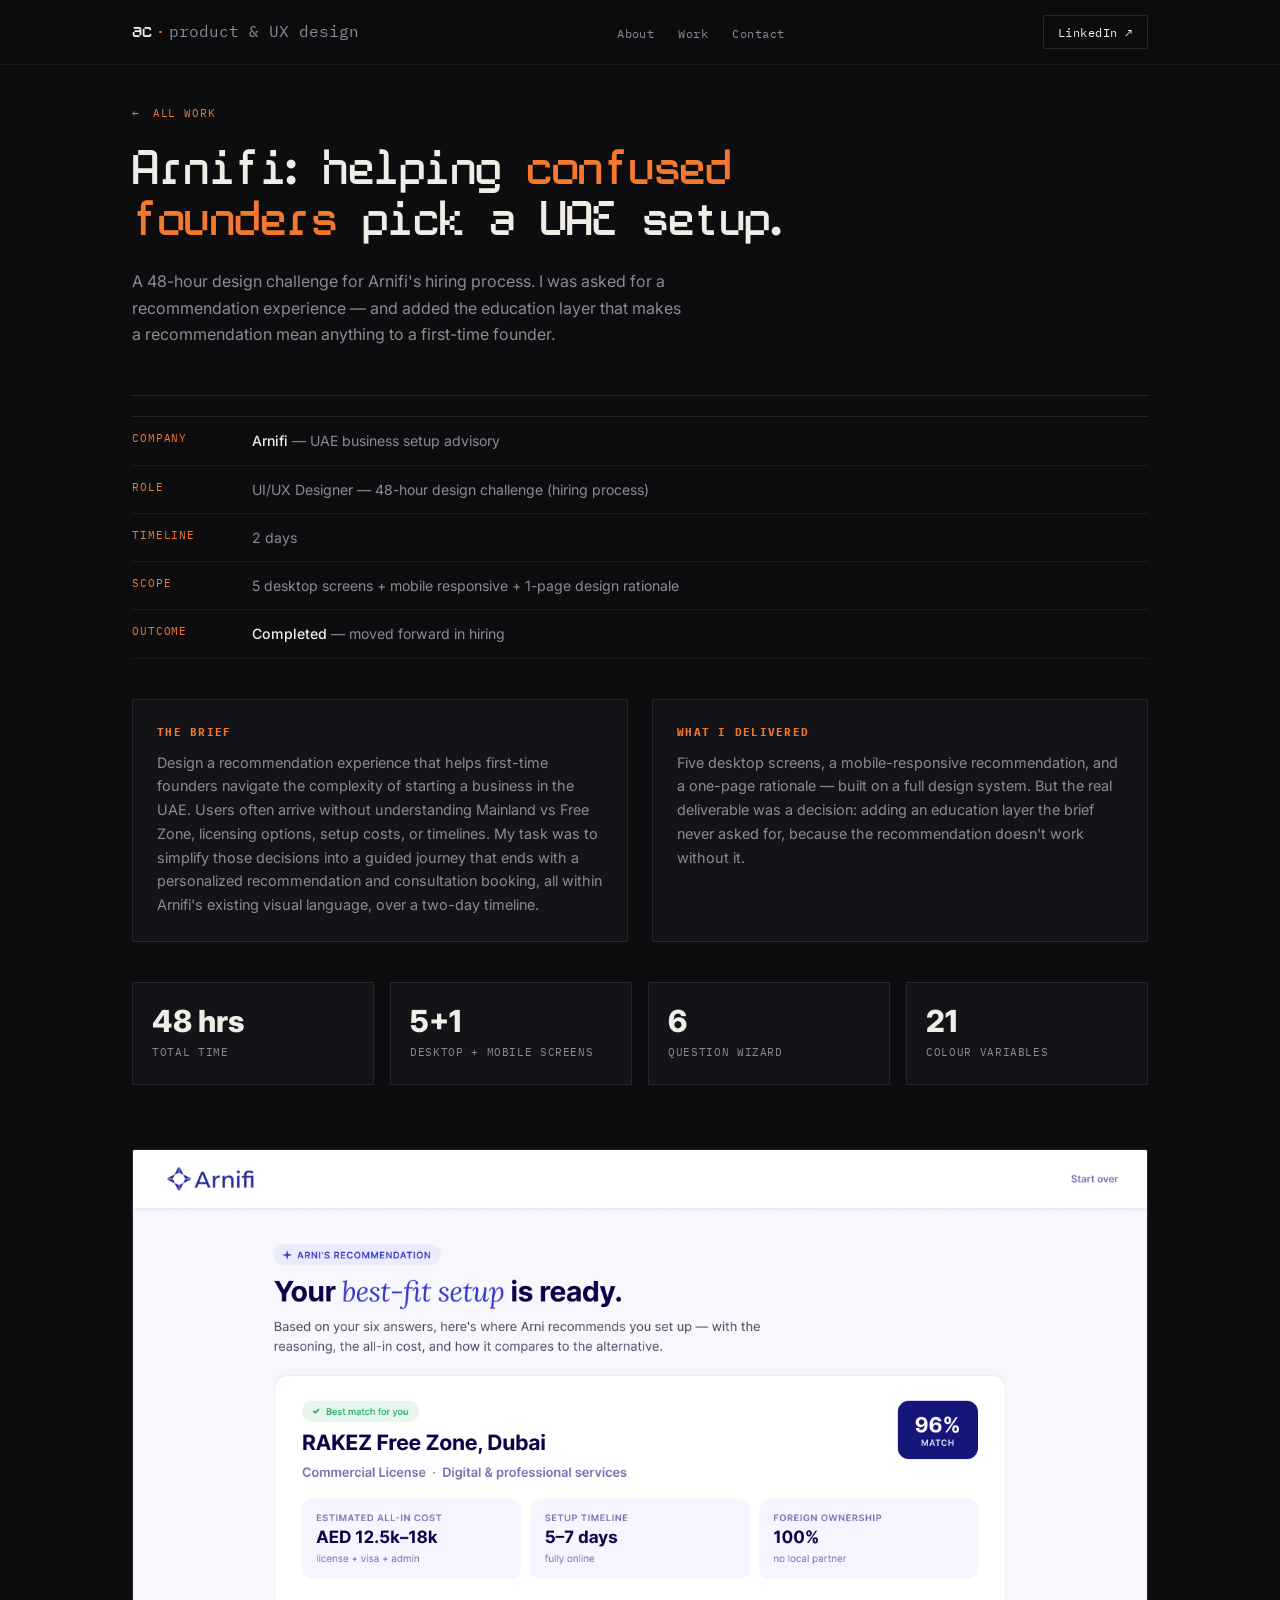
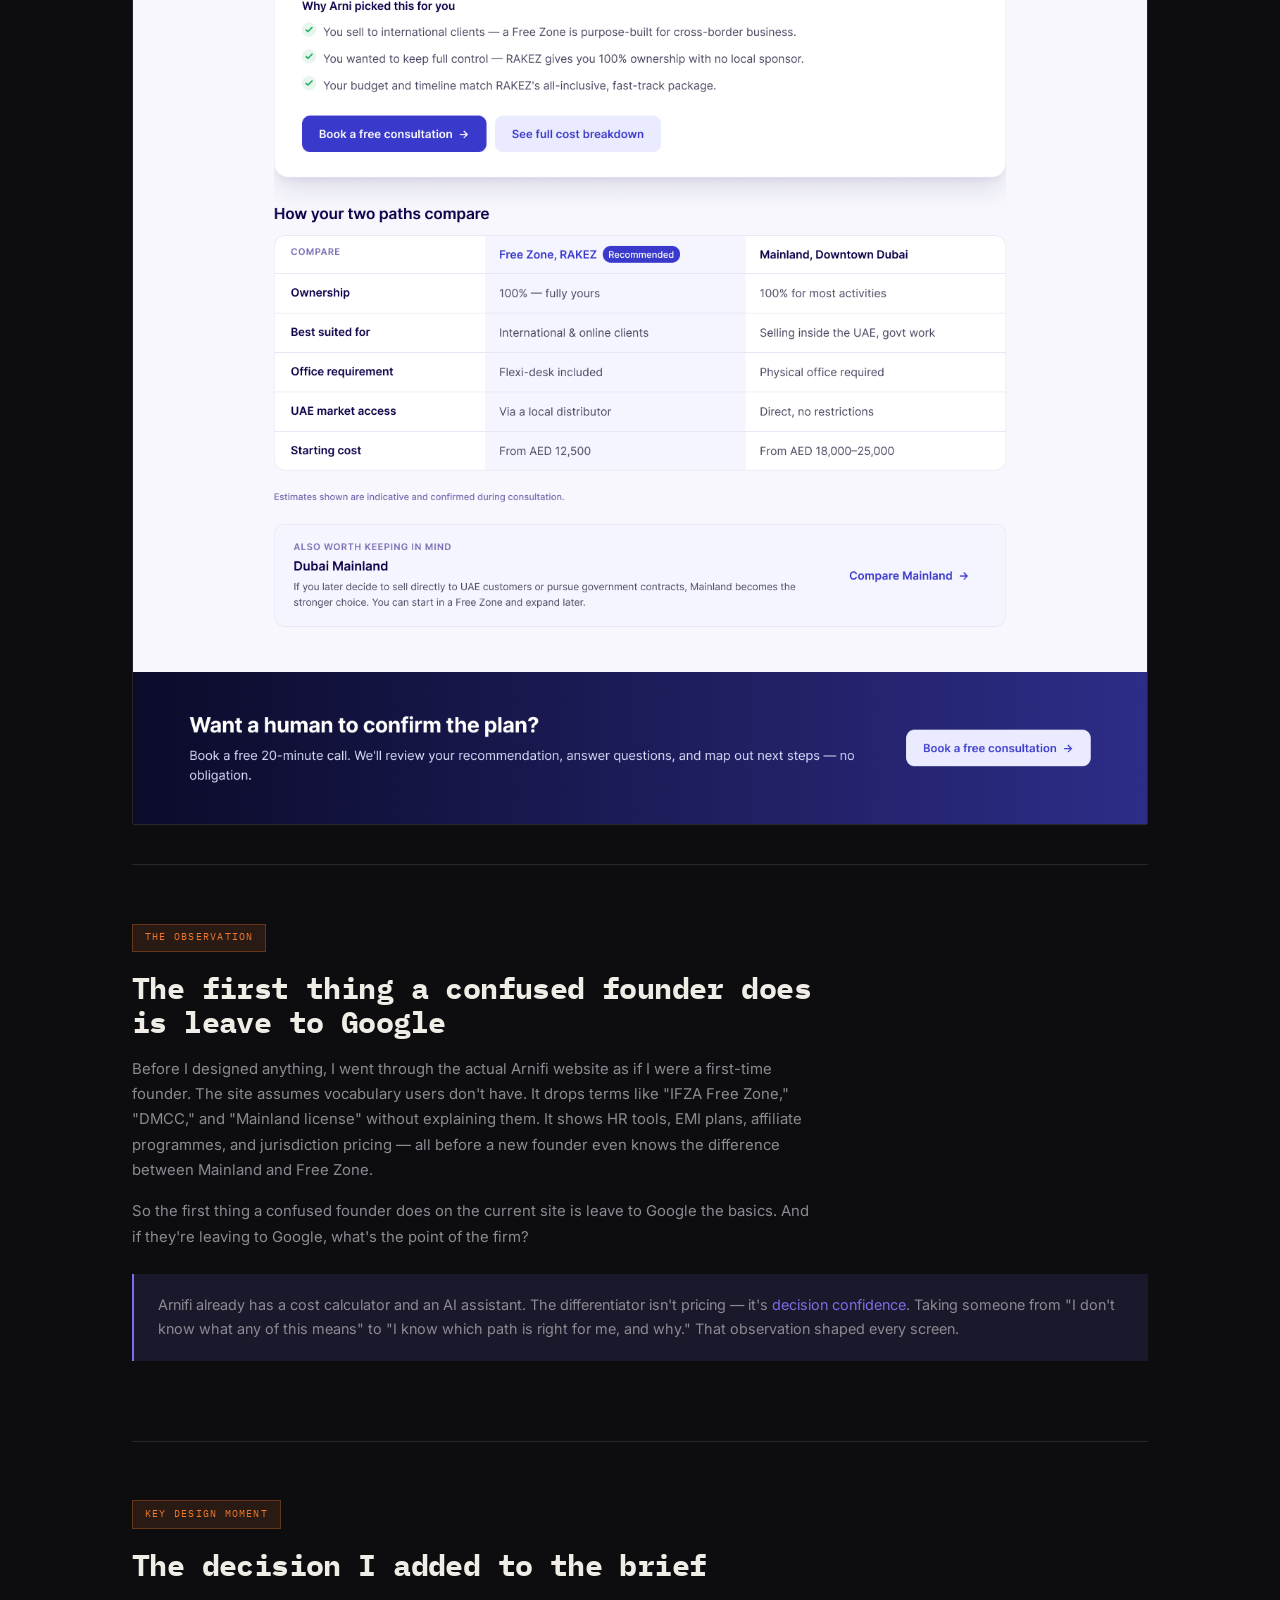
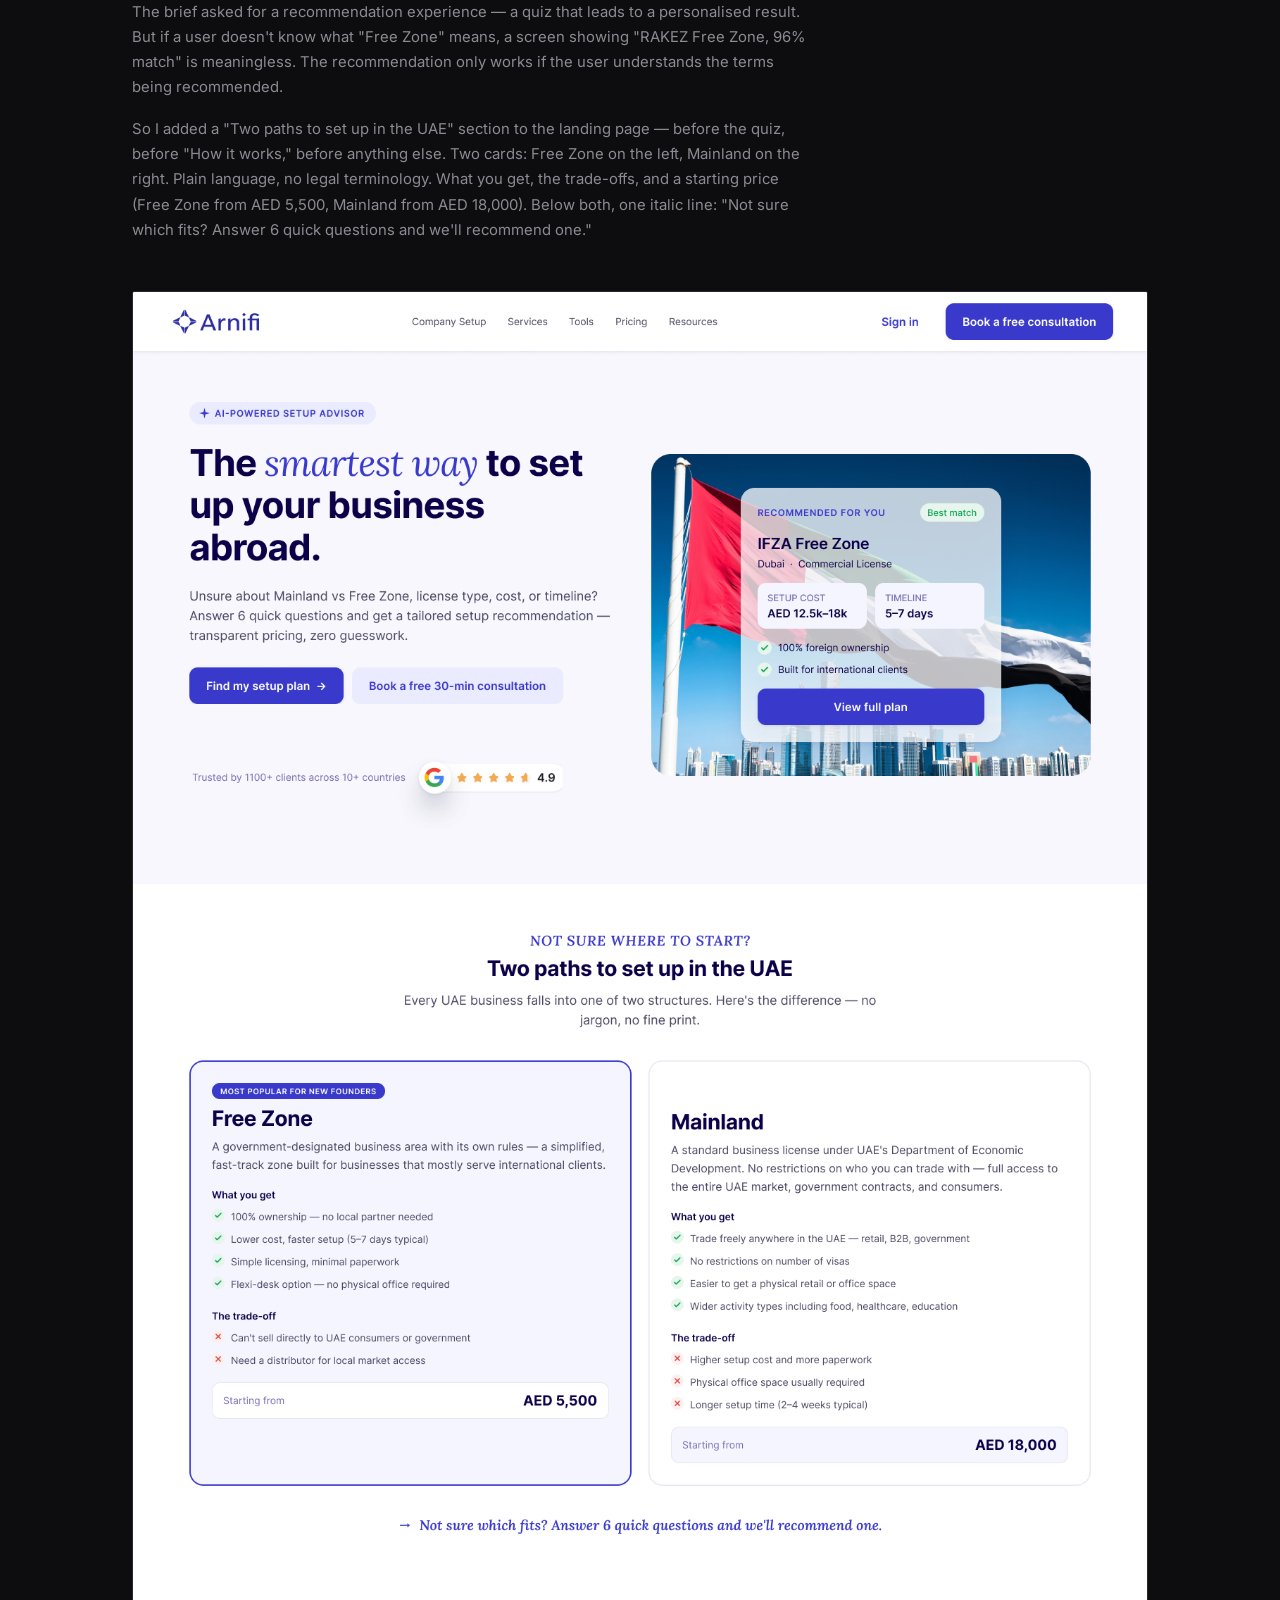
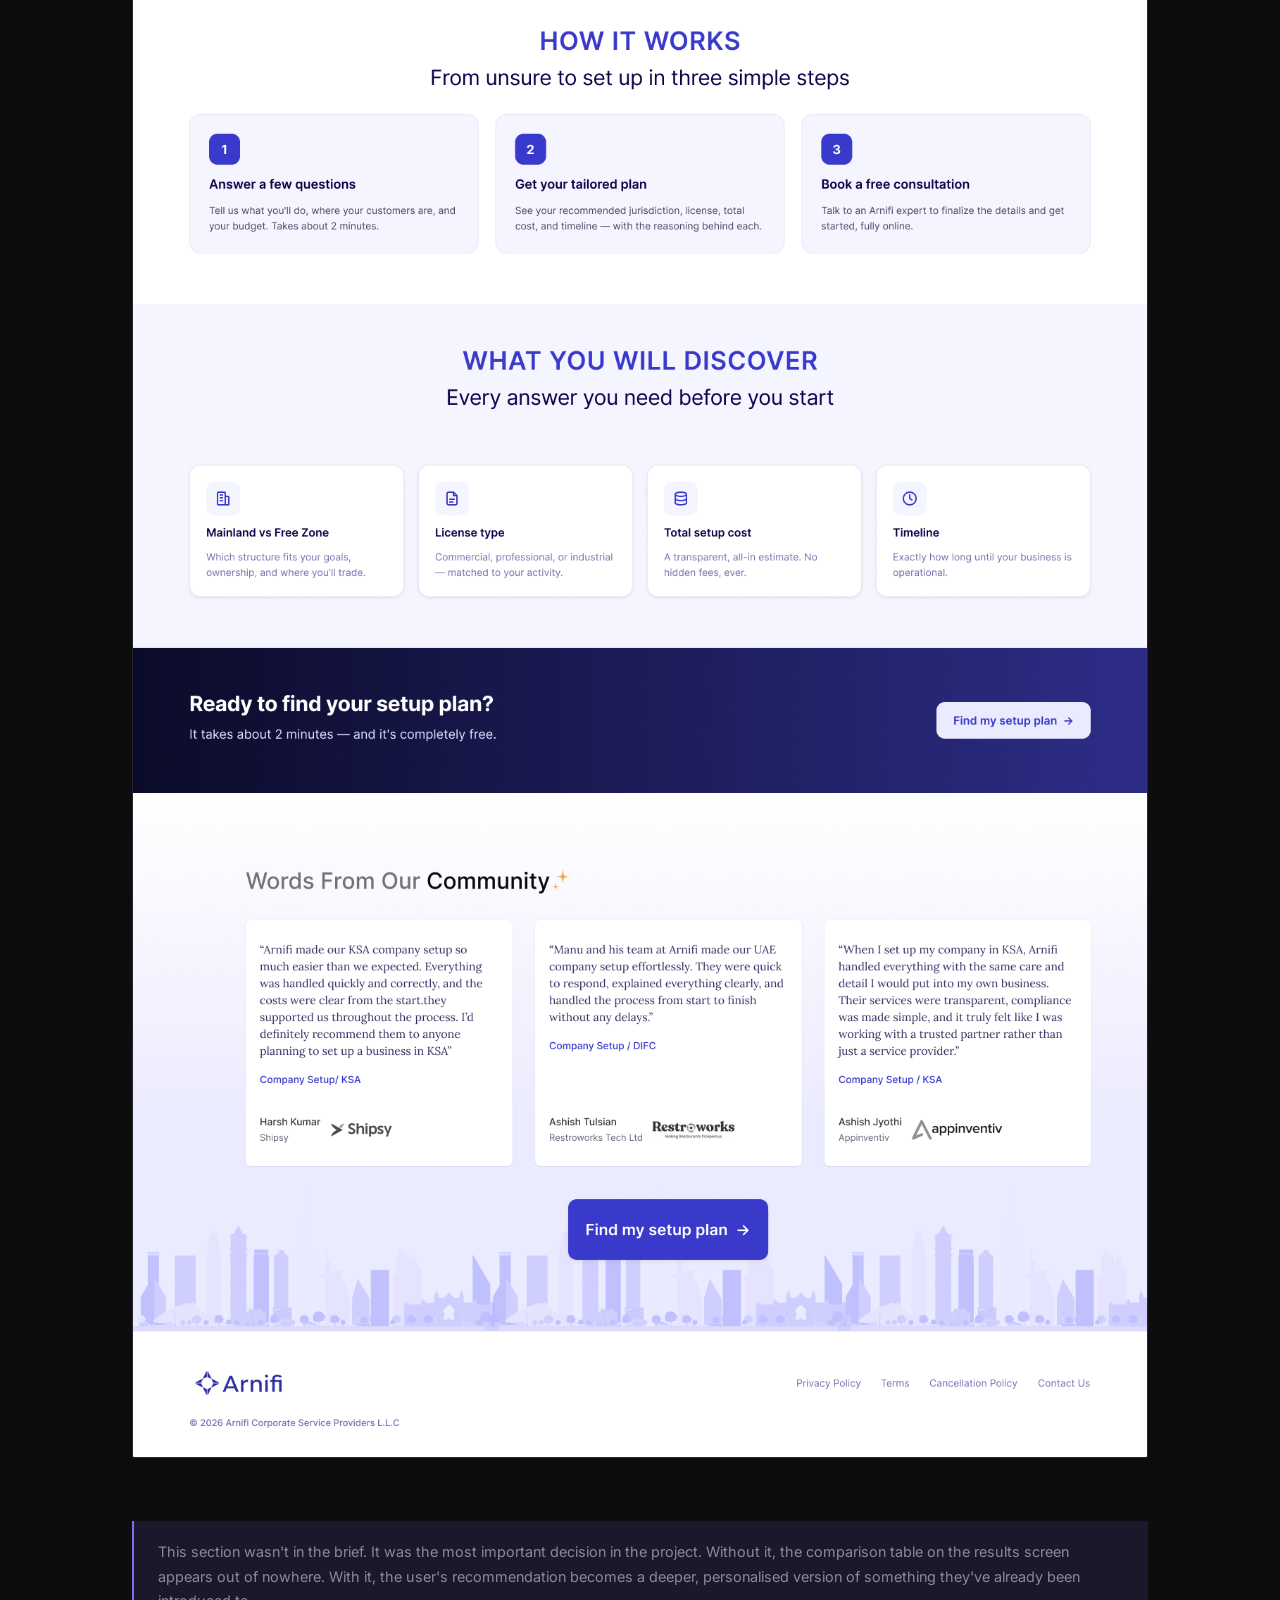
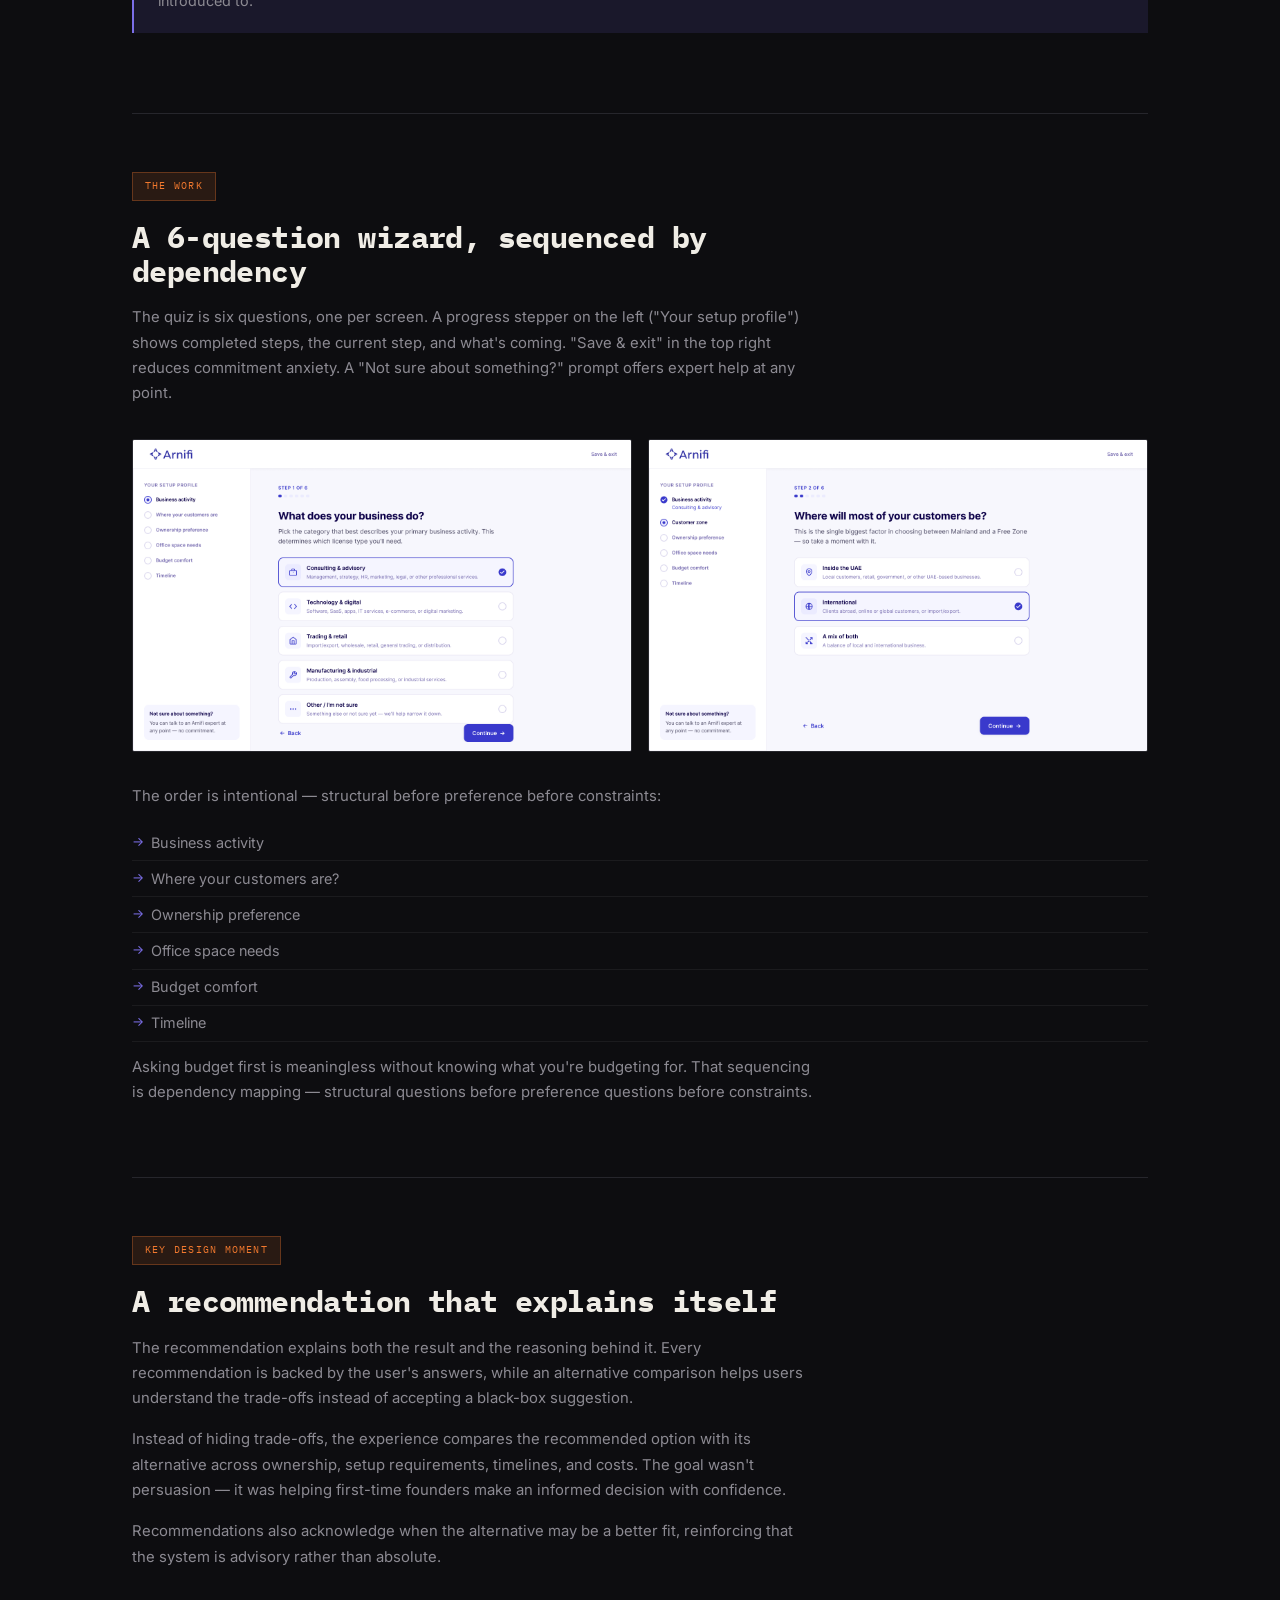
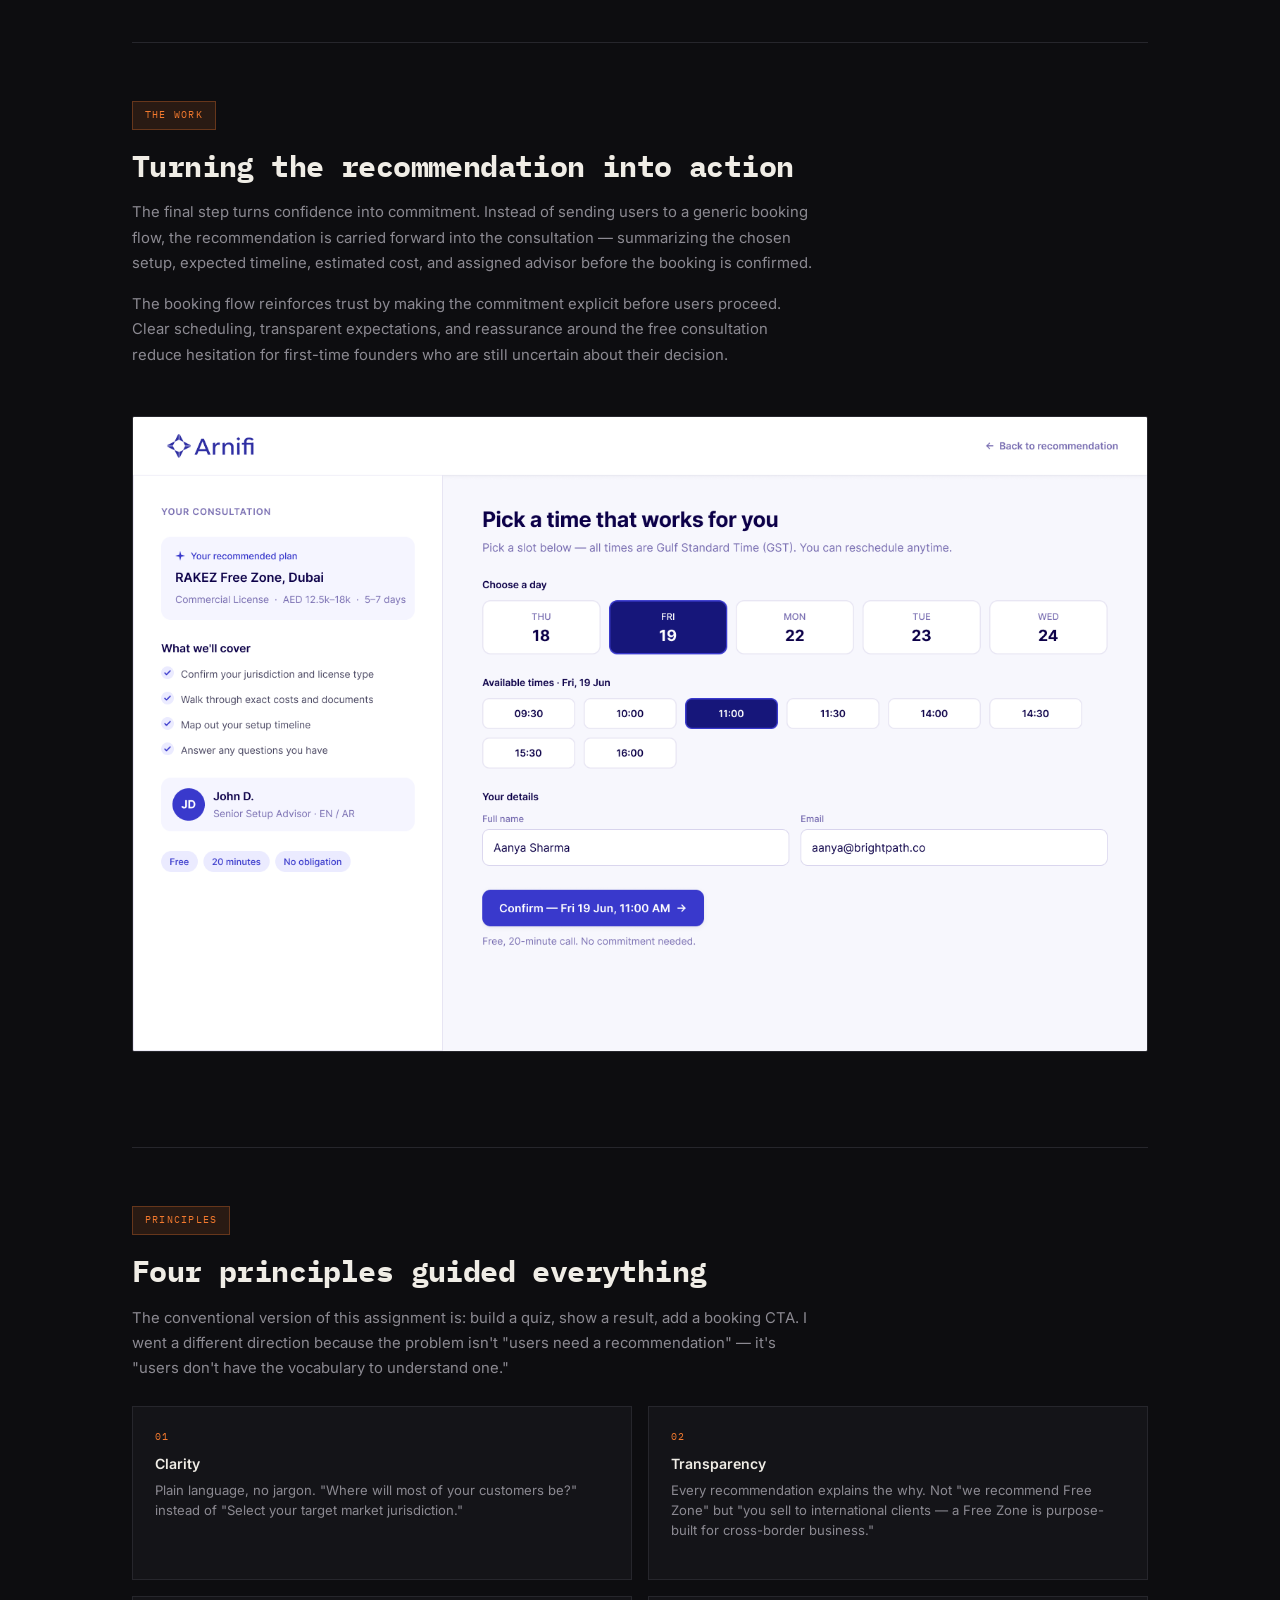
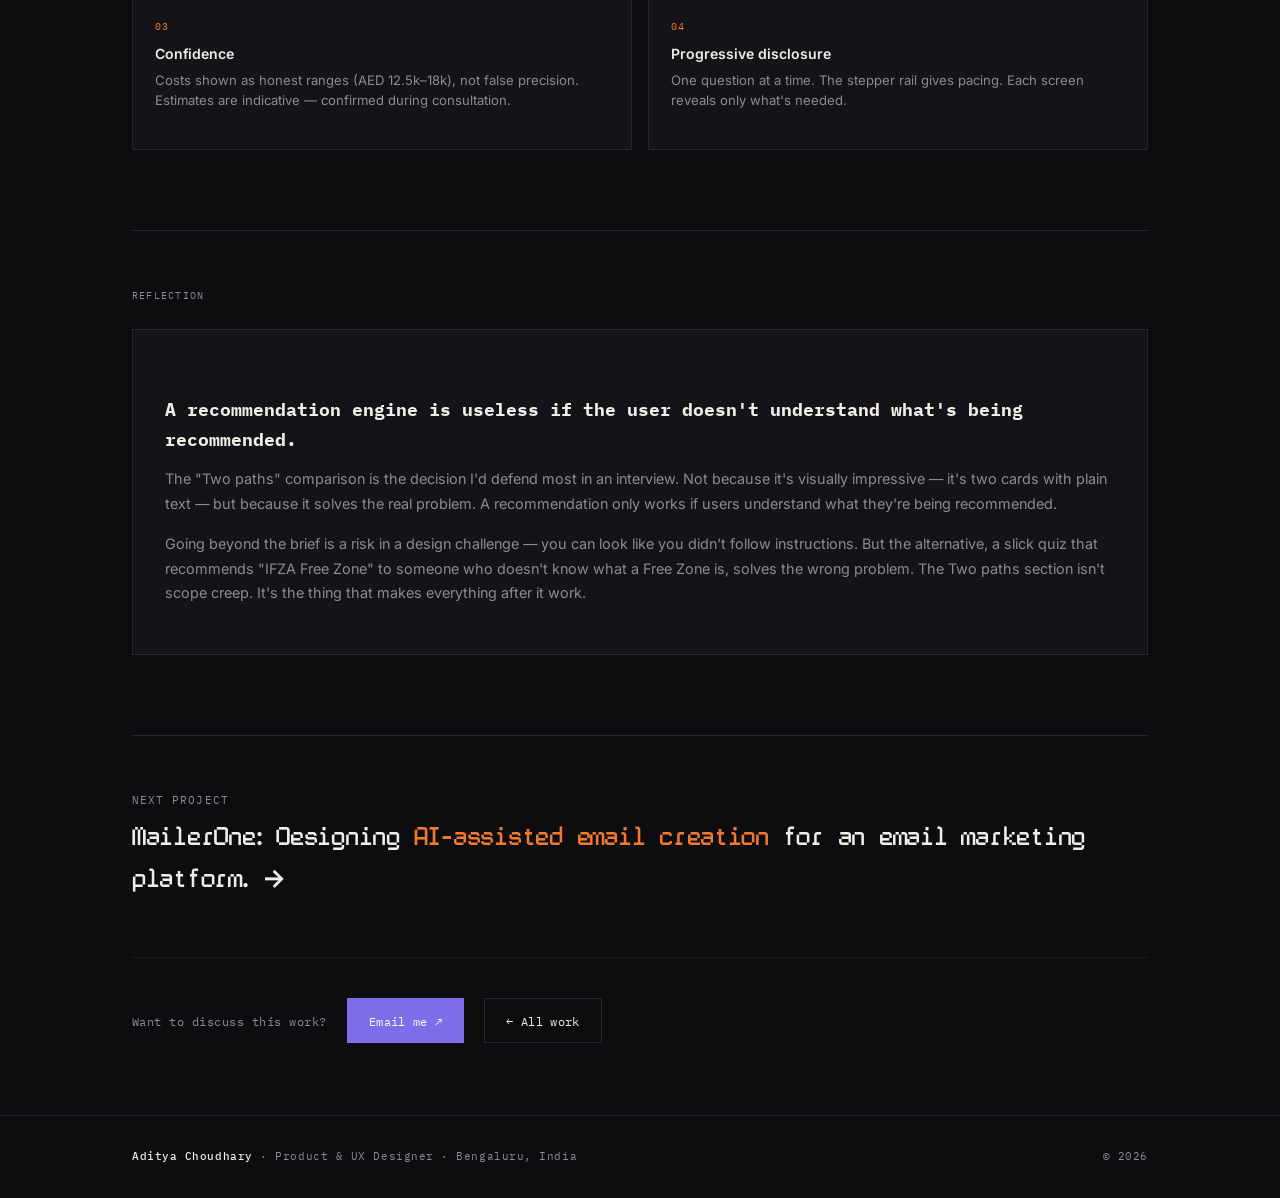
==== commit 566cab4b: "Logo: drop 'portfolio' → product & UX design" ====
--- a/arnifi.html
+++ b/arnifi.html
@@ -11,14 +11,14 @@
 <nav>
   <div class="nav-in">
     <a href="index.html" class="nav-logo">
-      <span class="logo-ac">ac</span><span class="logo-sep">·</span><span class="logo-txt">product &amp; UX design portfolio</span>
+      <span class="logo-ac">ac</span><span class="logo-sep">·</span><span class="logo-txt">product &amp; UX design</span>
     </a>
     <ul class="nav-links">
       <li><a href="index.html#about">About</a></li>
       <li><a href="index.html#work">Work</a></li>
       <li><a href="index.html#contact">Contact</a></li>
     </ul>
-    <a href="https://www.linkedin.com/in/aditya-choudhary-b2aa64253" target="_blank" rel="noopener" class="nav-cta">LinkedIn ↗</a>
+    <a href="https://www.linkedin.com/in/aditya-c-b2aa64253" target="_blank" rel="noopener" class="nav-cta">LinkedIn ↗</a>
   </div>
 </nav>
 
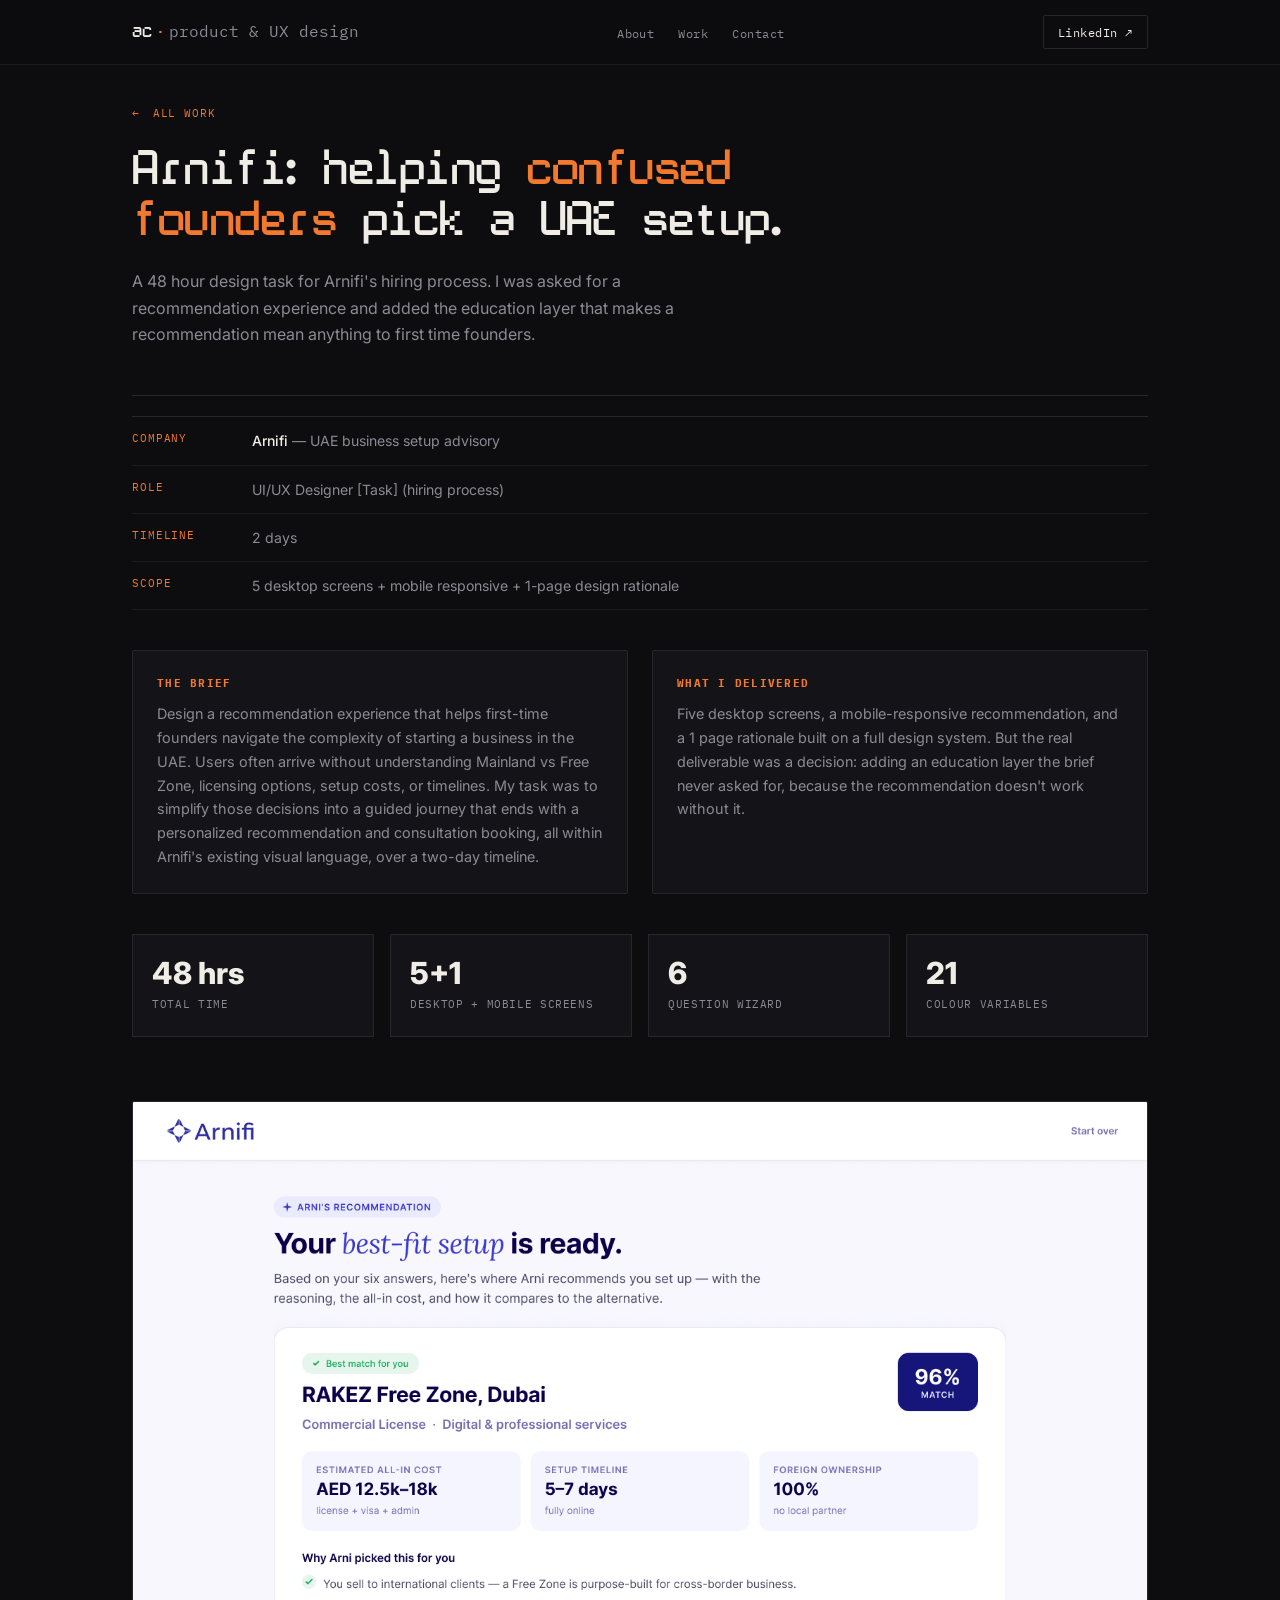
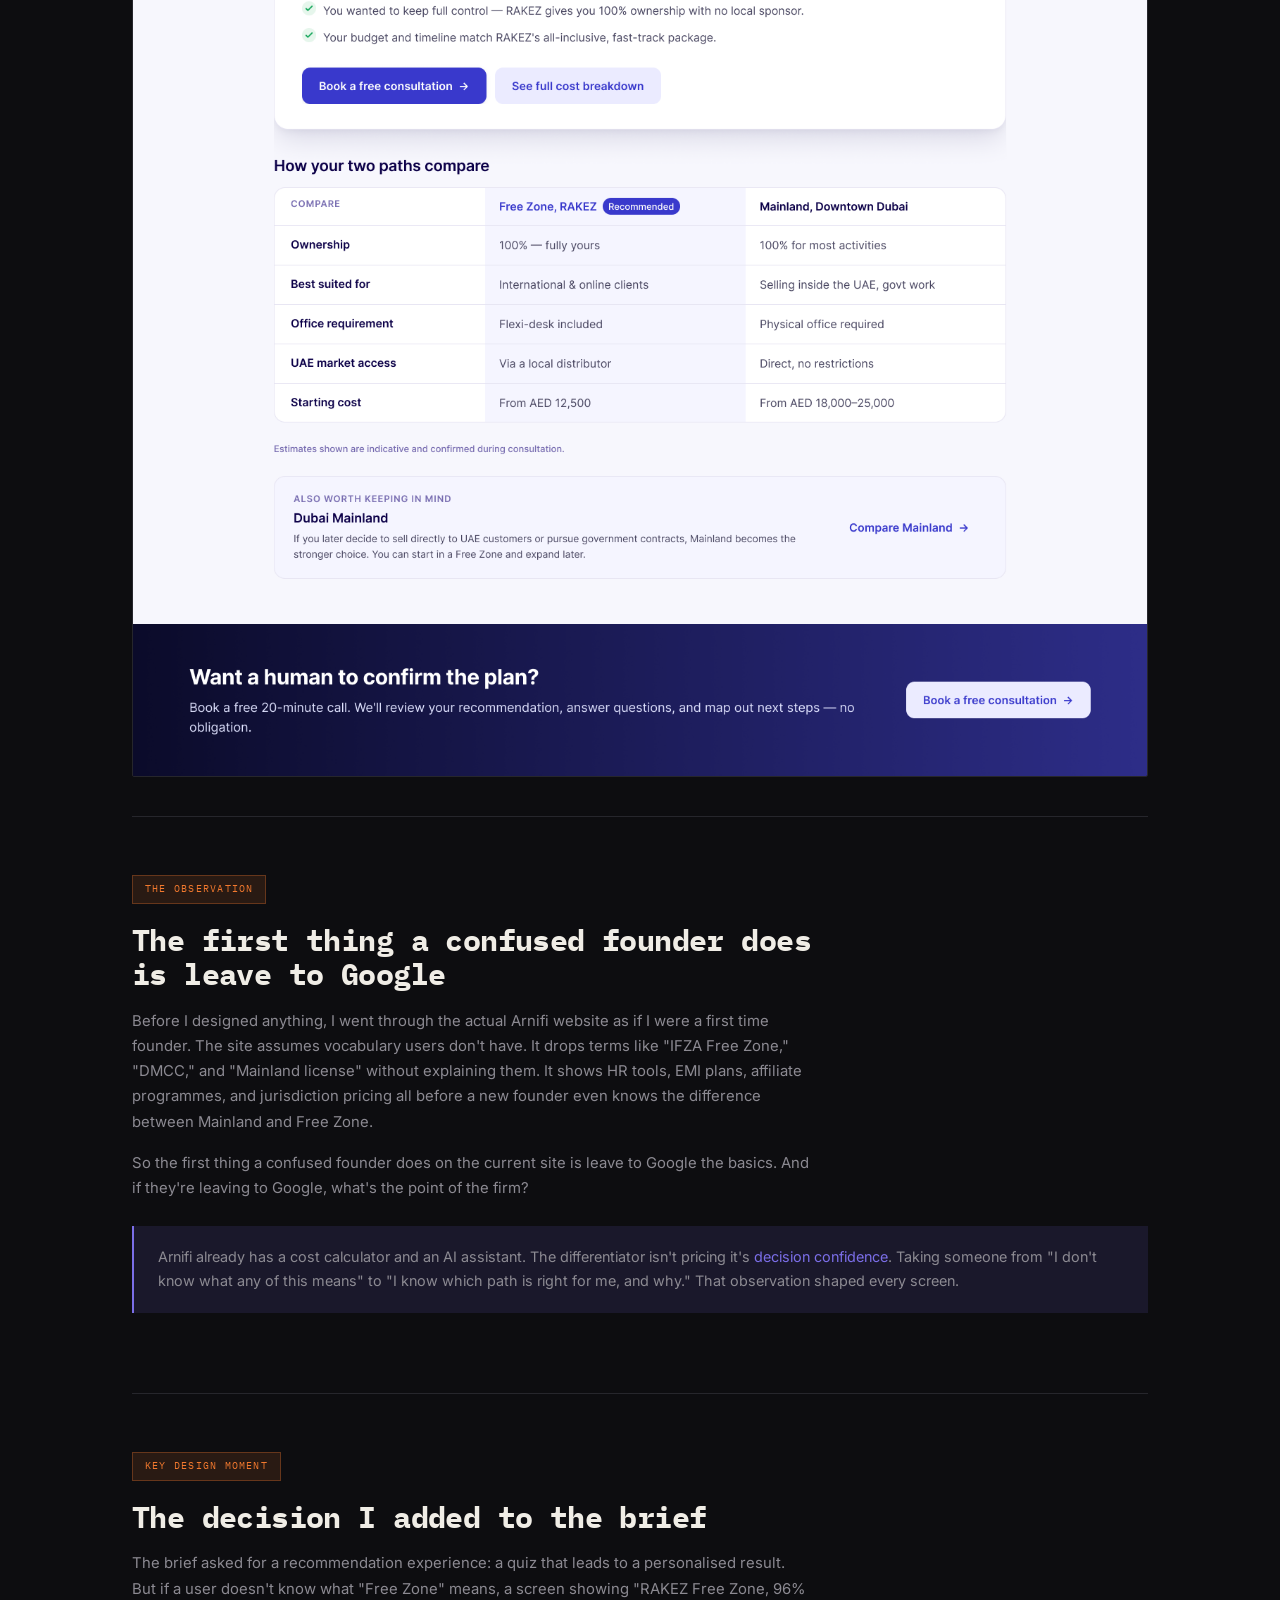
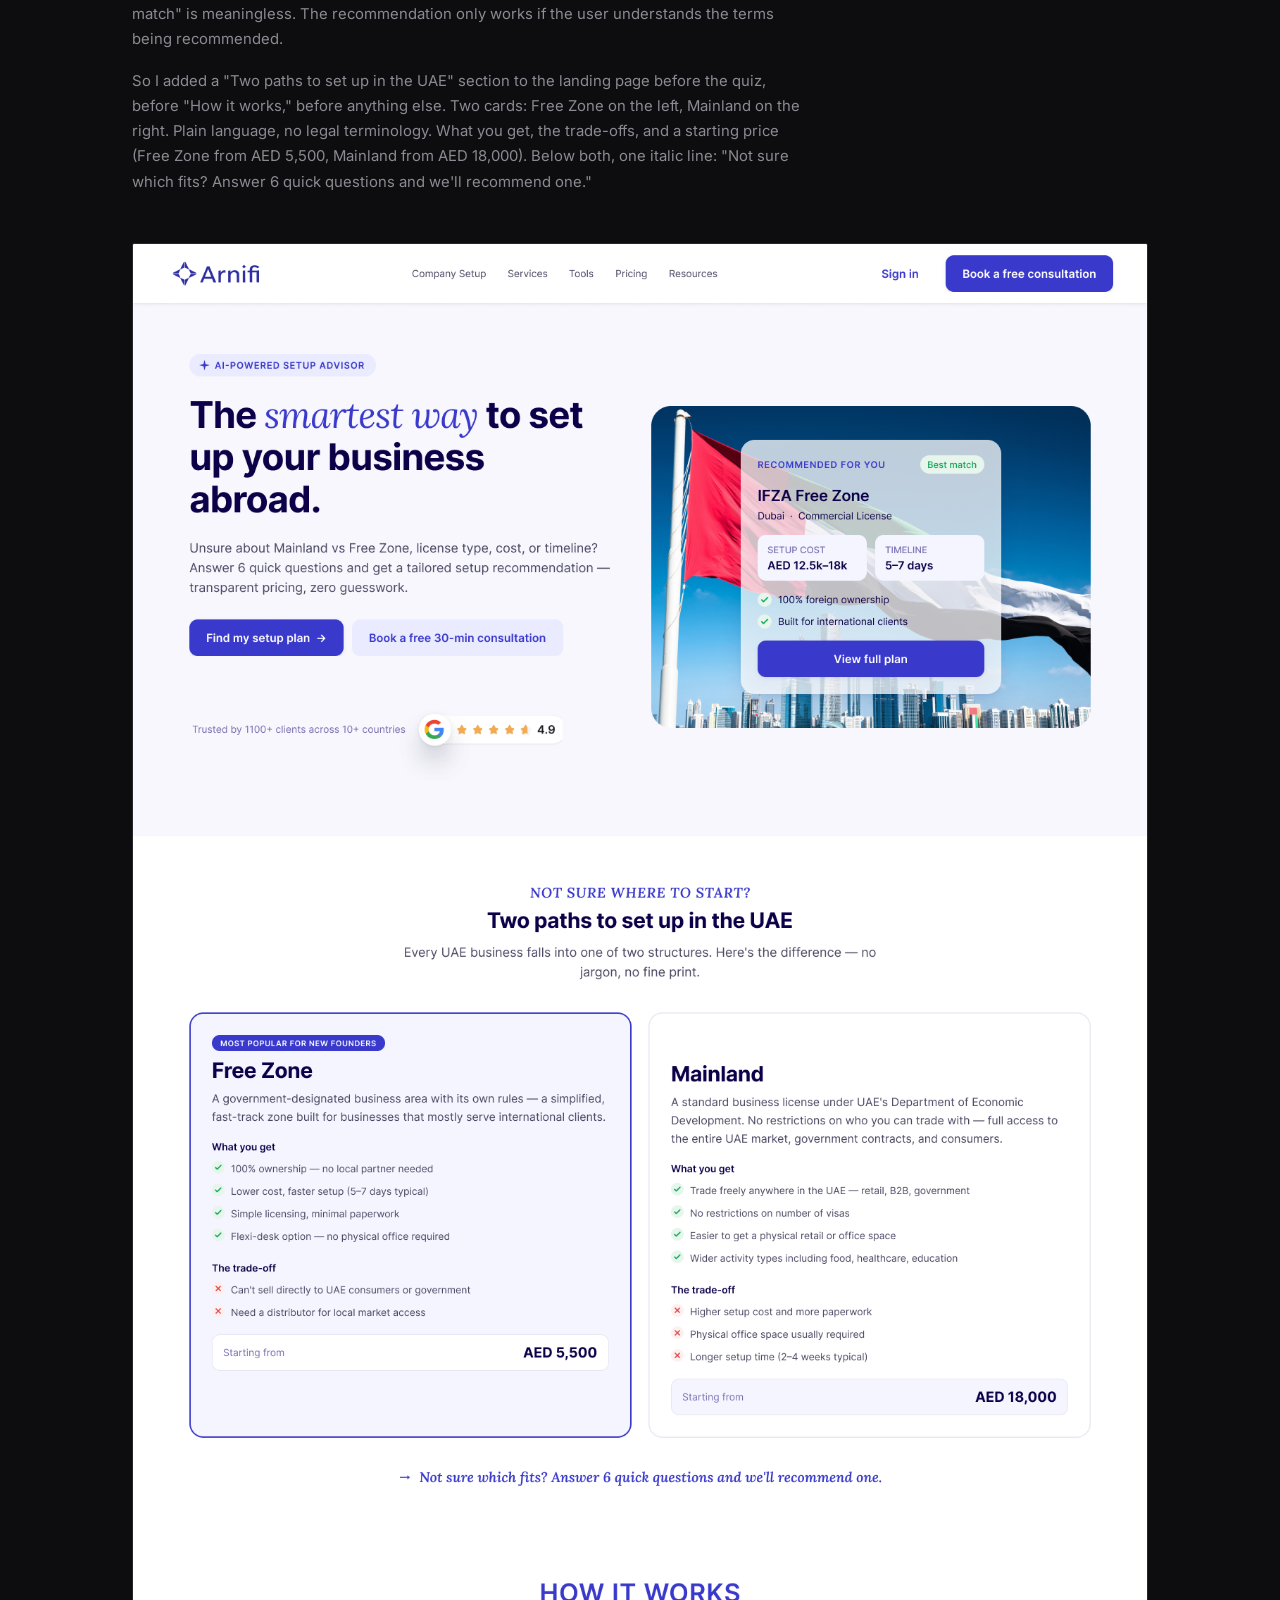
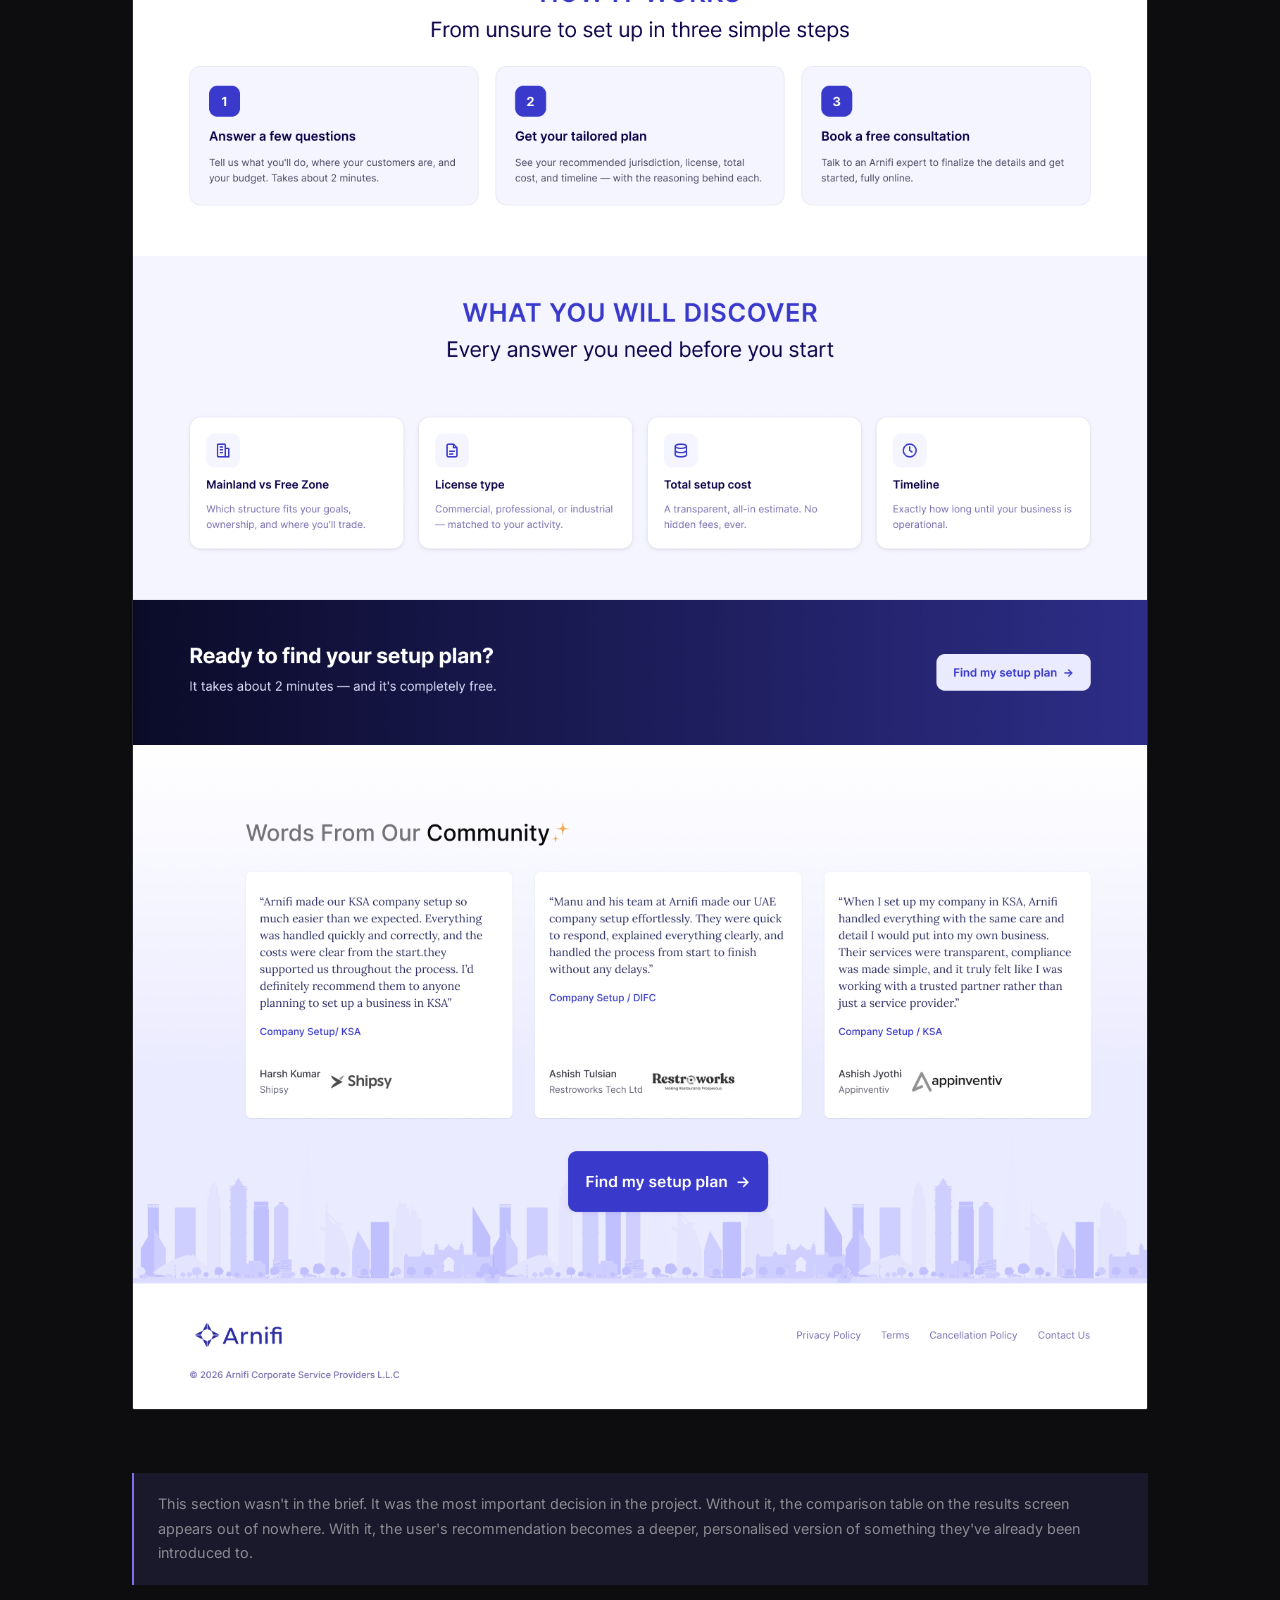
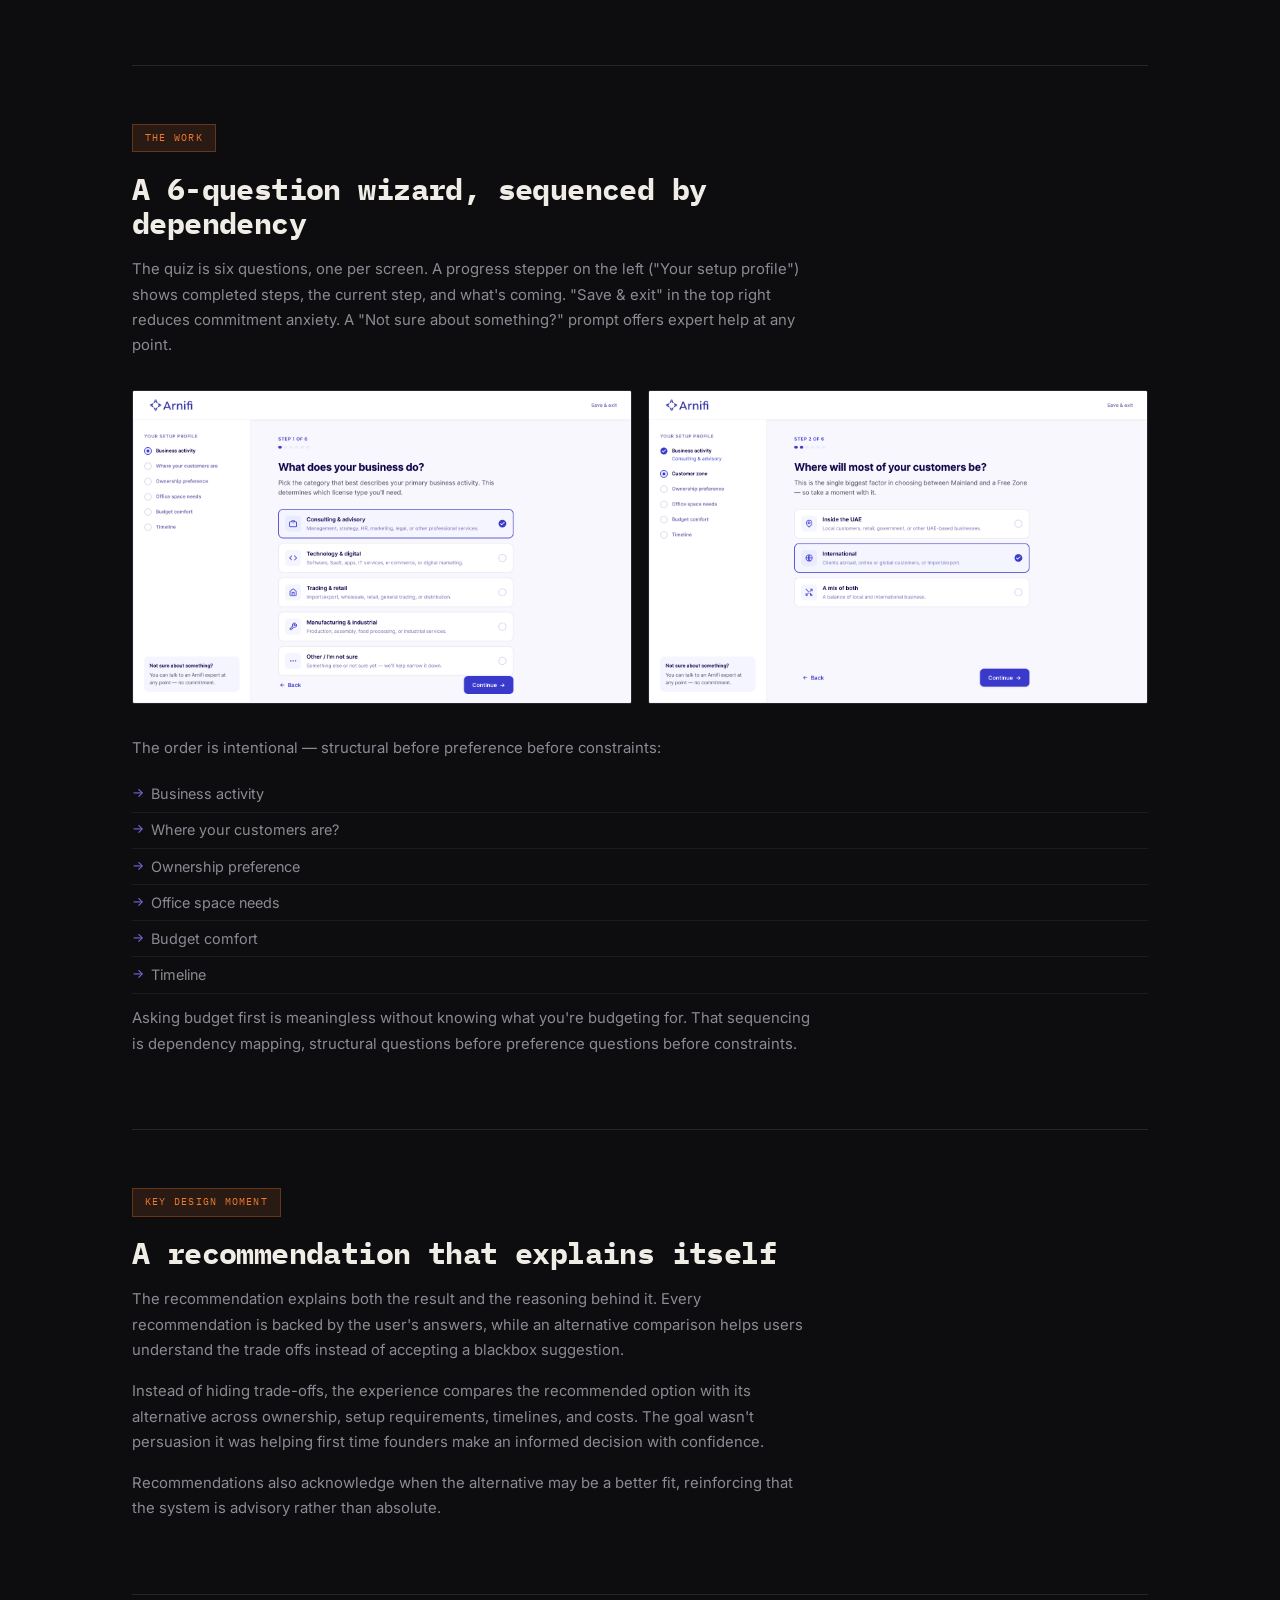
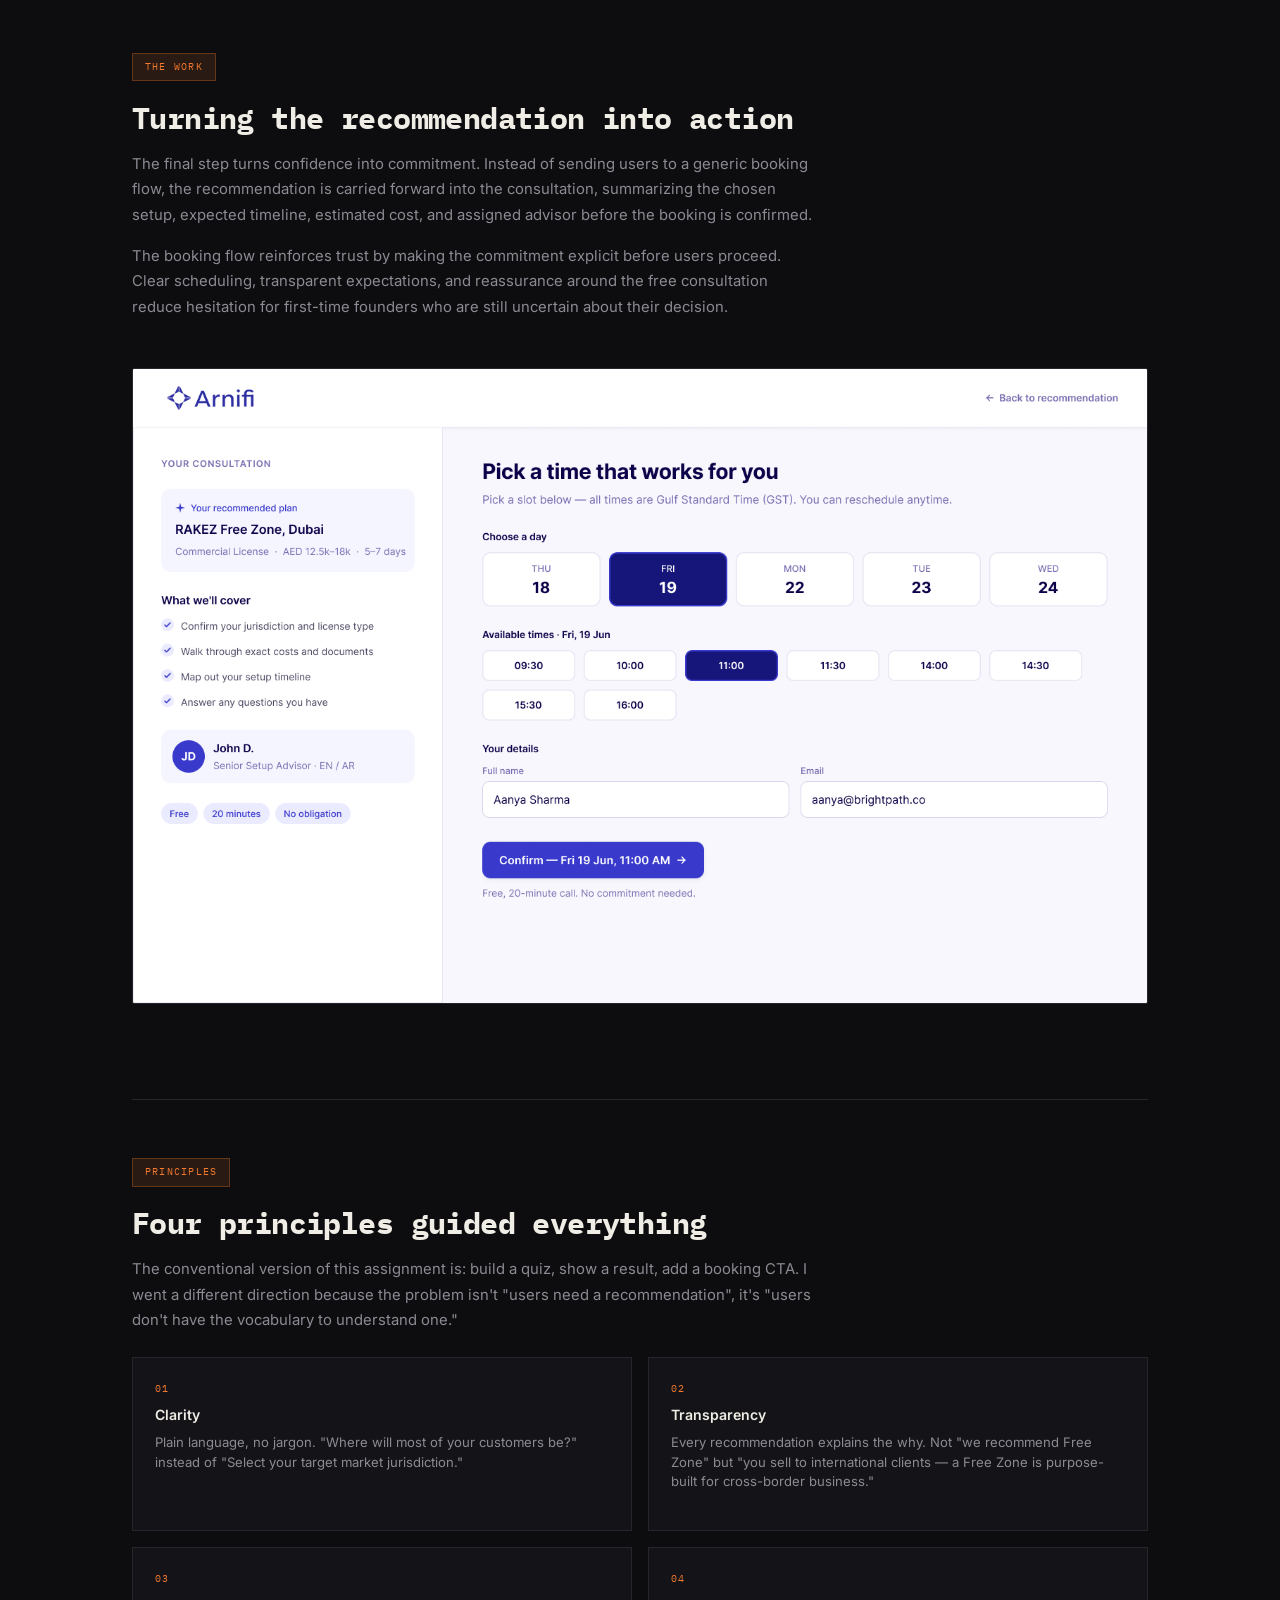
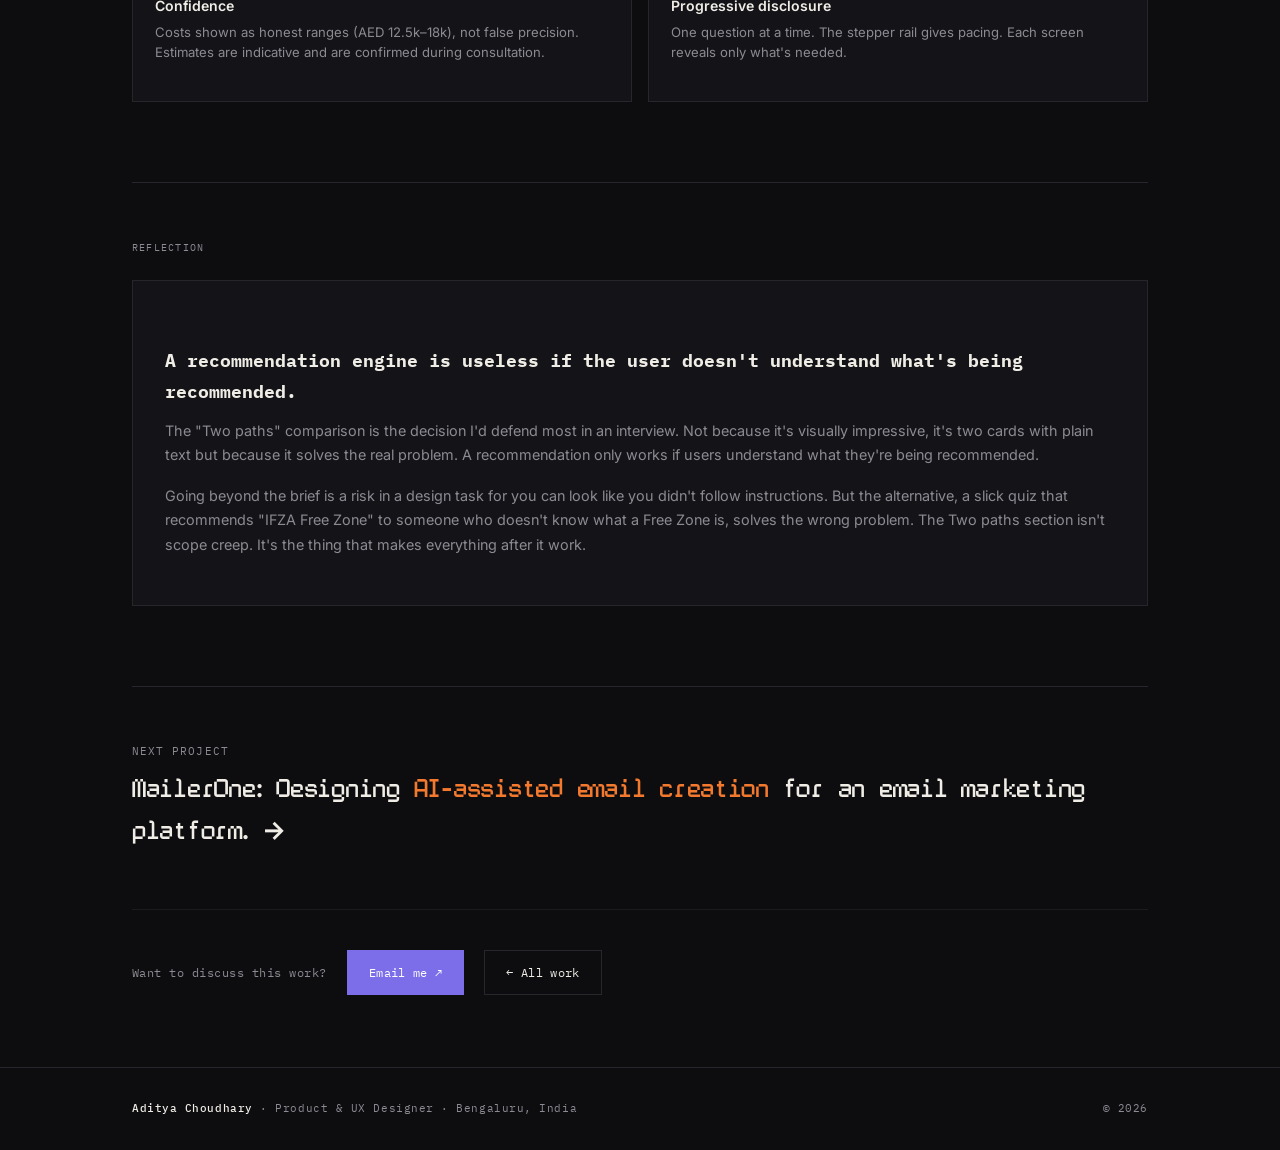
==== commit 6afa84e0: "Update arnifi.html" ====
--- a/arnifi.html
+++ b/arnifi.html
@@ -29,7 +29,7 @@
     <section class="cs-hero rv">
       <p class="cs-breadcrumb"><a href="index.html">All work</a></p>
       <h1>Arnifi: helping <em>confused</em> <em>founders</em> pick a UAE setup.</h1>
-      <p class="cs-subtitle">A 48-hour design challenge for Arnifi's hiring process. I was asked for a recommendation experience — and added the education layer that makes a recommendation mean anything to a first-time founder.</p>
+      <p class="cs-subtitle">A 48 hour design task for Arnifi's hiring process. I was asked for a recommendation experience and added the education layer that makes a recommendation mean anything to first time founders.</p>
     </section>
 
     <hr class="rule">
@@ -37,10 +37,9 @@
     <!-- META -->
     <table class="role-table rv">
       <tr><td>Company</td><td><b>Arnifi</b> — UAE business setup advisory</td></tr>
-      <tr><td>Role</td><td>UI/UX Designer — 48-hour design challenge (hiring process)</td></tr>
+      <tr><td>Role</td><td>UI/UX Designer [Task] (hiring process)</td></tr>
       <tr><td>Timeline</td><td>2 days</td></tr>
       <tr><td>Scope</td><td>5 desktop screens + mobile responsive + 1-page design rationale</td></tr>
-      <tr><td>Outcome</td><td><b>Completed</b> — moved forward in hiring</td></tr>
     </table>
 
     <!-- BRIEF / DELIVERED -->
@@ -51,7 +50,7 @@
       </div>
       <div class="opening-block">
         <h4>What I delivered</h4>
-        <p>Five desktop screens, a mobile-responsive recommendation, and a one-page rationale — built on a full design system. But the real deliverable was a decision: adding an education layer the brief never asked for, because the recommendation doesn't work without it.</p>
+        <p>Five desktop screens, a mobile-responsive recommendation, and a 1 page rationale built on a full design system. But the real deliverable was a decision: adding an education layer the brief never asked for, because the recommendation doesn't work without it.</p>
       </div>
     </div>
 
@@ -70,10 +69,10 @@
     <section class="cs-section rv">
       <span class="moment-label">The observation</span>
       <h2>The first thing a confused founder does is leave to Google</h2>
-      <p>Before I designed anything, I went through the actual Arnifi website as if I were a first-time founder. The site assumes vocabulary users don't have. It drops terms like "IFZA Free Zone," "DMCC," and "Mainland license" without explaining them. It shows HR tools, EMI plans, affiliate programmes, and jurisdiction pricing — all before a new founder even knows the difference between Mainland and Free Zone.</p>
+      <p>Before I designed anything, I went through the actual Arnifi website as if I were a first time founder. The site assumes vocabulary users don't have. It drops terms like "IFZA Free Zone," "DMCC," and "Mainland license" without explaining them. It shows HR tools, EMI plans, affiliate programmes, and jurisdiction pricing all before a new founder even knows the difference between Mainland and Free Zone.</p>
       <p>So the first thing a confused founder does on the current site is leave to Google the basics. And if they're leaving to Google, what's the point of the firm?</p>
       <div class="callout">
-        <p>Arnifi already has a cost calculator and an AI assistant. The differentiator isn't pricing — it's <em style="font-style:normal;color:var(--ind)">decision confidence</em>. Taking someone from "I don't know what any of this means" to "I know which path is right for me, and why." That observation shaped every screen.</p>
+        <p>Arnifi already has a cost calculator and an AI assistant. The differentiator isn't pricing it's <em style="font-style:normal;color:var(--ind)">decision confidence</em>. Taking someone from "I don't know what any of this means" to "I know which path is right for me, and why." That observation shaped every screen.</p>
       </div>
     </section>
 
@@ -81,8 +80,8 @@
     <section class="cs-section rv">
       <span class="moment-label">Key design moment</span>
       <h2>The decision I added to the brief</h2>
-      <p>The brief asked for a recommendation experience — a quiz that leads to a personalised result. But if a user doesn't know what "Free Zone" means, a screen showing "RAKEZ Free Zone, 96% match" is meaningless. The recommendation only works if the user understands the terms being recommended.</p>
-      <p>So I added a "Two paths to set up in the UAE" section to the landing page — before the quiz, before "How it works," before anything else. Two cards: Free Zone on the left, Mainland on the right. Plain language, no legal terminology. What you get, the trade-offs, and a starting price (Free Zone from AED 5,500, Mainland from AED 18,000). Below both, one italic line: "Not sure which fits? Answer 6 quick questions and we'll recommend one."</p>
+      <p>The brief asked for a recommendation experience: a quiz that leads to a personalised result. But if a user doesn't know what "Free Zone" means, a screen showing "RAKEZ Free Zone, 96% match" is meaningless. The recommendation only works if the user understands the terms being recommended.</p>
+      <p>So I added a "Two paths to set up in the UAE" section to the landing page before the quiz, before "How it works," before anything else. Two cards: Free Zone on the left, Mainland on the right. Plain language, no legal terminology. What you get, the trade-offs, and a starting price (Free Zone from AED 5,500, Mainland from AED 18,000). Below both, one italic line: "Not sure which fits? Answer 6 quick questions and we'll recommend one."</p>
 
       <img src="images/arnifi/landing.png" alt="Arnifi landing page with the added Two paths to set up in the UAE comparison section" class="cs-img-full rv">
 
@@ -111,15 +110,15 @@
         <li>Budget comfort</li>
         <li>Timeline</li>
       </ol>
-      <p>Asking budget first is meaningless without knowing what you're budgeting for. That sequencing is dependency mapping — structural questions before preference questions before constraints.</p>
+      <p>Asking budget first is meaningless without knowing what you're budgeting for. That sequencing is dependency mapping, structural questions before preference questions before constraints.</p>
     </section>
 
     <!-- THE RECOMMENDATION -->
     <section class="cs-section rv">
       <span class="moment-label">Key design moment</span>
       <h2>A recommendation that explains itself</h2>
-      <p>The recommendation explains both the result and the reasoning behind it. Every recommendation is backed by the user's answers, while an alternative comparison helps users understand the trade-offs instead of accepting a black-box suggestion.</p>
-      <p>Instead of hiding trade-offs, the experience compares the recommended option with its alternative across ownership, setup requirements, timelines, and costs. The goal wasn't persuasion — it was helping first-time founders make an informed decision with confidence.</p>
+      <p>The recommendation explains both the result and the reasoning behind it. Every recommendation is backed by the user's answers, while an alternative comparison helps users understand the trade offs instead of accepting a blackbox suggestion.</p>
+      <p>Instead of hiding trade-offs, the experience compares the recommended option with its alternative across ownership, setup requirements, timelines, and costs. The goal wasn't persuasion it was helping first time founders make an informed decision with confidence.</p>
       <p>Recommendations also acknowledge when the alternative may be a better fit, reinforcing that the system is advisory rather than absolute.</p>
     </section>
 
@@ -127,7 +126,7 @@
     <section class="cs-section rv">
       <span class="moment-label">The work</span>
       <h2>Turning the recommendation into action</h2>
-      <p>The final step turns confidence into commitment. Instead of sending users to a generic booking flow, the recommendation is carried forward into the consultation — summarizing the chosen setup, expected timeline, estimated cost, and assigned advisor before the booking is confirmed.</p>
+      <p>The final step turns confidence into commitment. Instead of sending users to a generic booking flow, the recommendation is carried forward into the consultation, summarizing the chosen setup, expected timeline, estimated cost, and assigned advisor before the booking is confirmed.</p>
       <p>The booking flow reinforces trust by making the commitment explicit before users proceed. Clear scheduling, transparent expectations, and reassurance around the free consultation reduce hesitation for first-time founders who are still uncertain about their decision.</p>
 
       <img src="images/arnifi/booking.png" alt="Consultation booking screen — plan recap on the left, date and time selection on the right" class="cs-img-full rv">
@@ -137,7 +136,7 @@
     <section class="cs-section rv">
       <span class="moment-label">Principles</span>
       <h2>Four principles guided everything</h2>
-      <p>The conventional version of this assignment is: build a quiz, show a result, add a booking CTA. I went a different direction because the problem isn't "users need a recommendation" — it's "users don't have the vocabulary to understand one."</p>
+      <p>The conventional version of this assignment is: build a quiz, show a result, add a booking CTA. I went a different direction because the problem isn't "users need a recommendation", it's "users don't have the vocabulary to understand one."</p>
 
       <div class="gap-grid" style="grid-template-columns:1fr 1fr">
         <div class="gap-card">
@@ -153,7 +152,7 @@
         <div class="gap-card">
           <div class="g-num">03</div>
           <h4>Confidence</h4>
-          <p>Costs shown as honest ranges (AED 12.5k–18k), not false precision. Estimates are indicative — confirmed during consultation.</p>
+          <p>Costs shown as honest ranges (AED 12.5k–18k), not false precision. Estimates are indicative and are confirmed during consultation.</p>
         </div>
         <div class="gap-card">
           <div class="g-num">04</div>
@@ -168,8 +167,8 @@
       <p class="section-label">Reflection</p>
       <div class="reflection-box">
         <h3>A recommendation engine is useless if the user doesn't understand what's being recommended.</h3>
-        <p>The "Two paths" comparison is the decision I'd defend most in an interview. Not because it's visually impressive — it's two cards with plain text — but because it solves the real problem. A recommendation only works if users understand what they're being recommended.</p>
-        <p style="margin-top:.9rem">Going beyond the brief is a risk in a design challenge — you can look like you didn't follow instructions. But the alternative, a slick quiz that recommends "IFZA Free Zone" to someone who doesn't know what a Free Zone is, solves the wrong problem. The Two paths section isn't scope creep. It's the thing that makes everything after it work.</p>
+        <p>The "Two paths" comparison is the decision I'd defend most in an interview. Not because it's visually impressive, it's two cards with plain text but because it solves the real problem. A recommendation only works if users understand what they're being recommended.</p>
+        <p style="margin-top:.9rem">Going beyond the brief is a risk in a design task for you can look like you didn't follow instructions. But the alternative, a slick quiz that recommends "IFZA Free Zone" to someone who doesn't know what a Free Zone is, solves the wrong problem. The Two paths section isn't scope creep. It's the thing that makes everything after it work.</p>
       </div>
     </section>
 
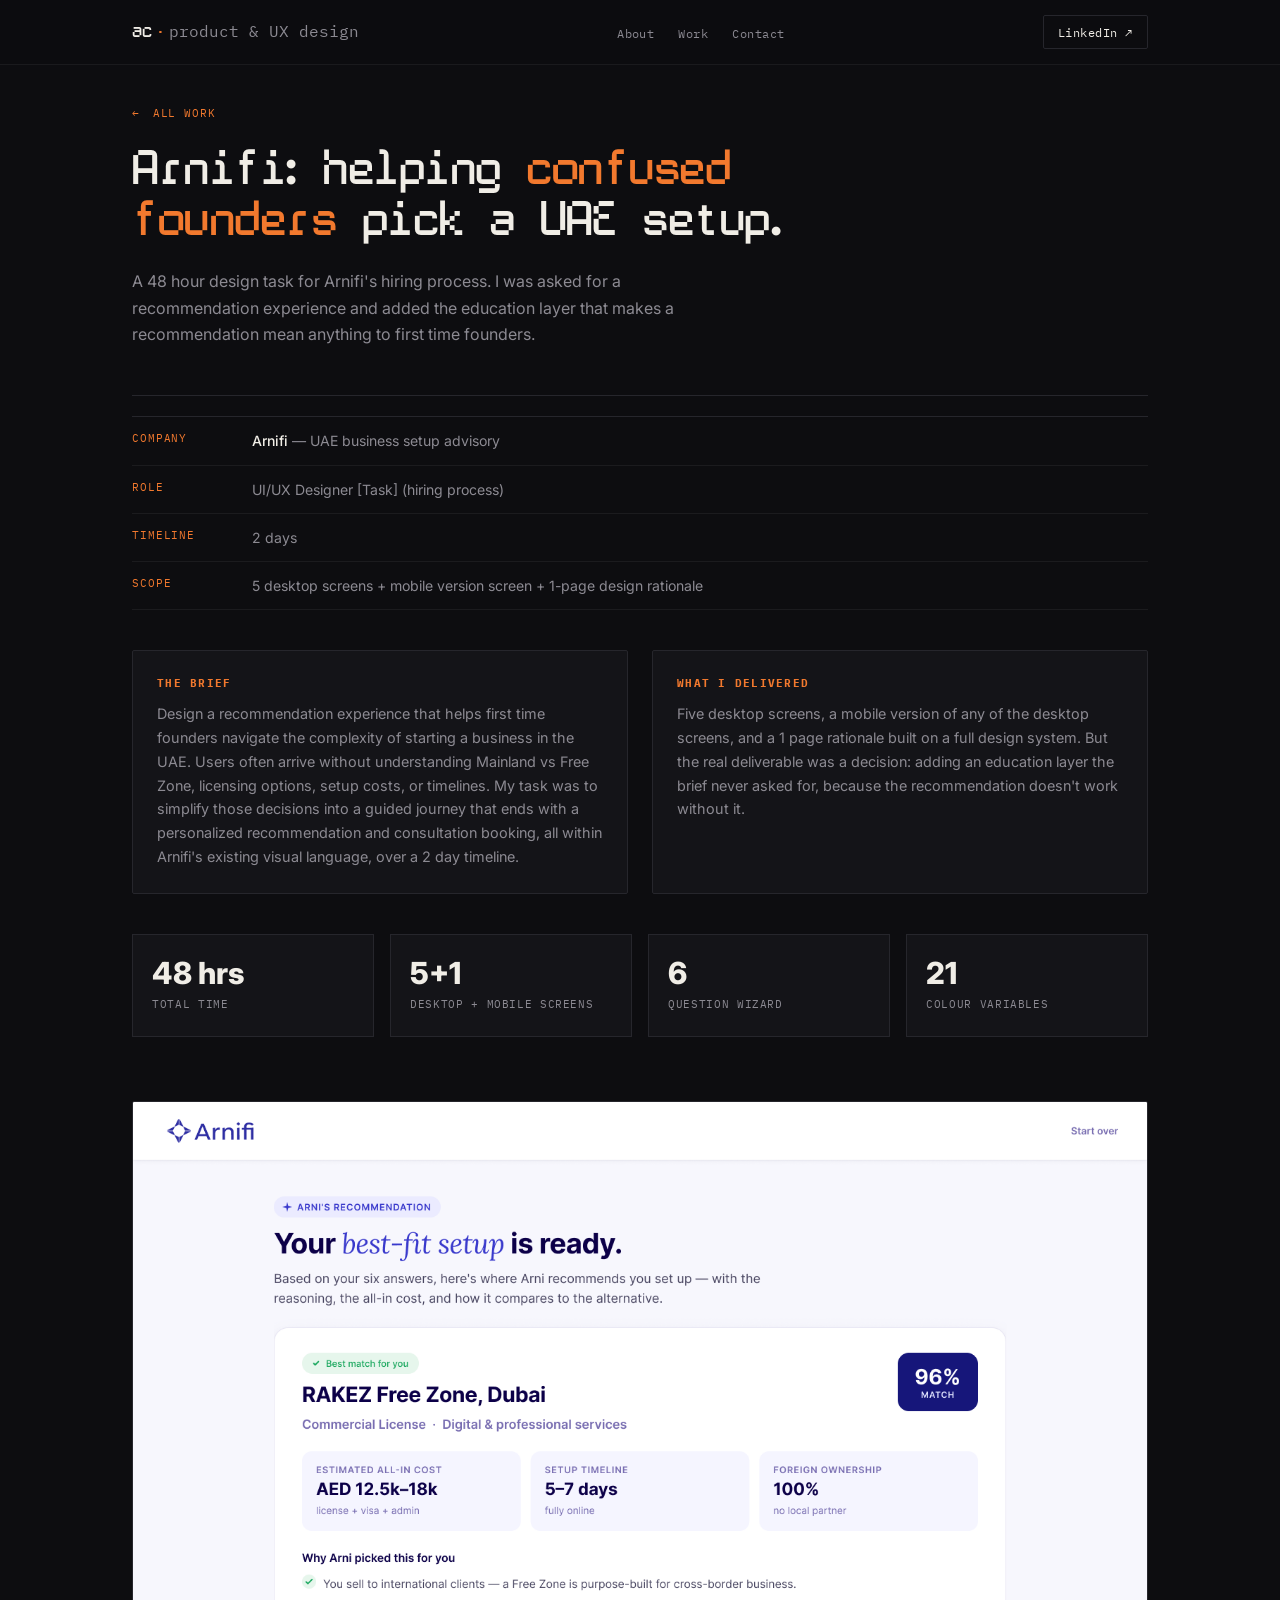
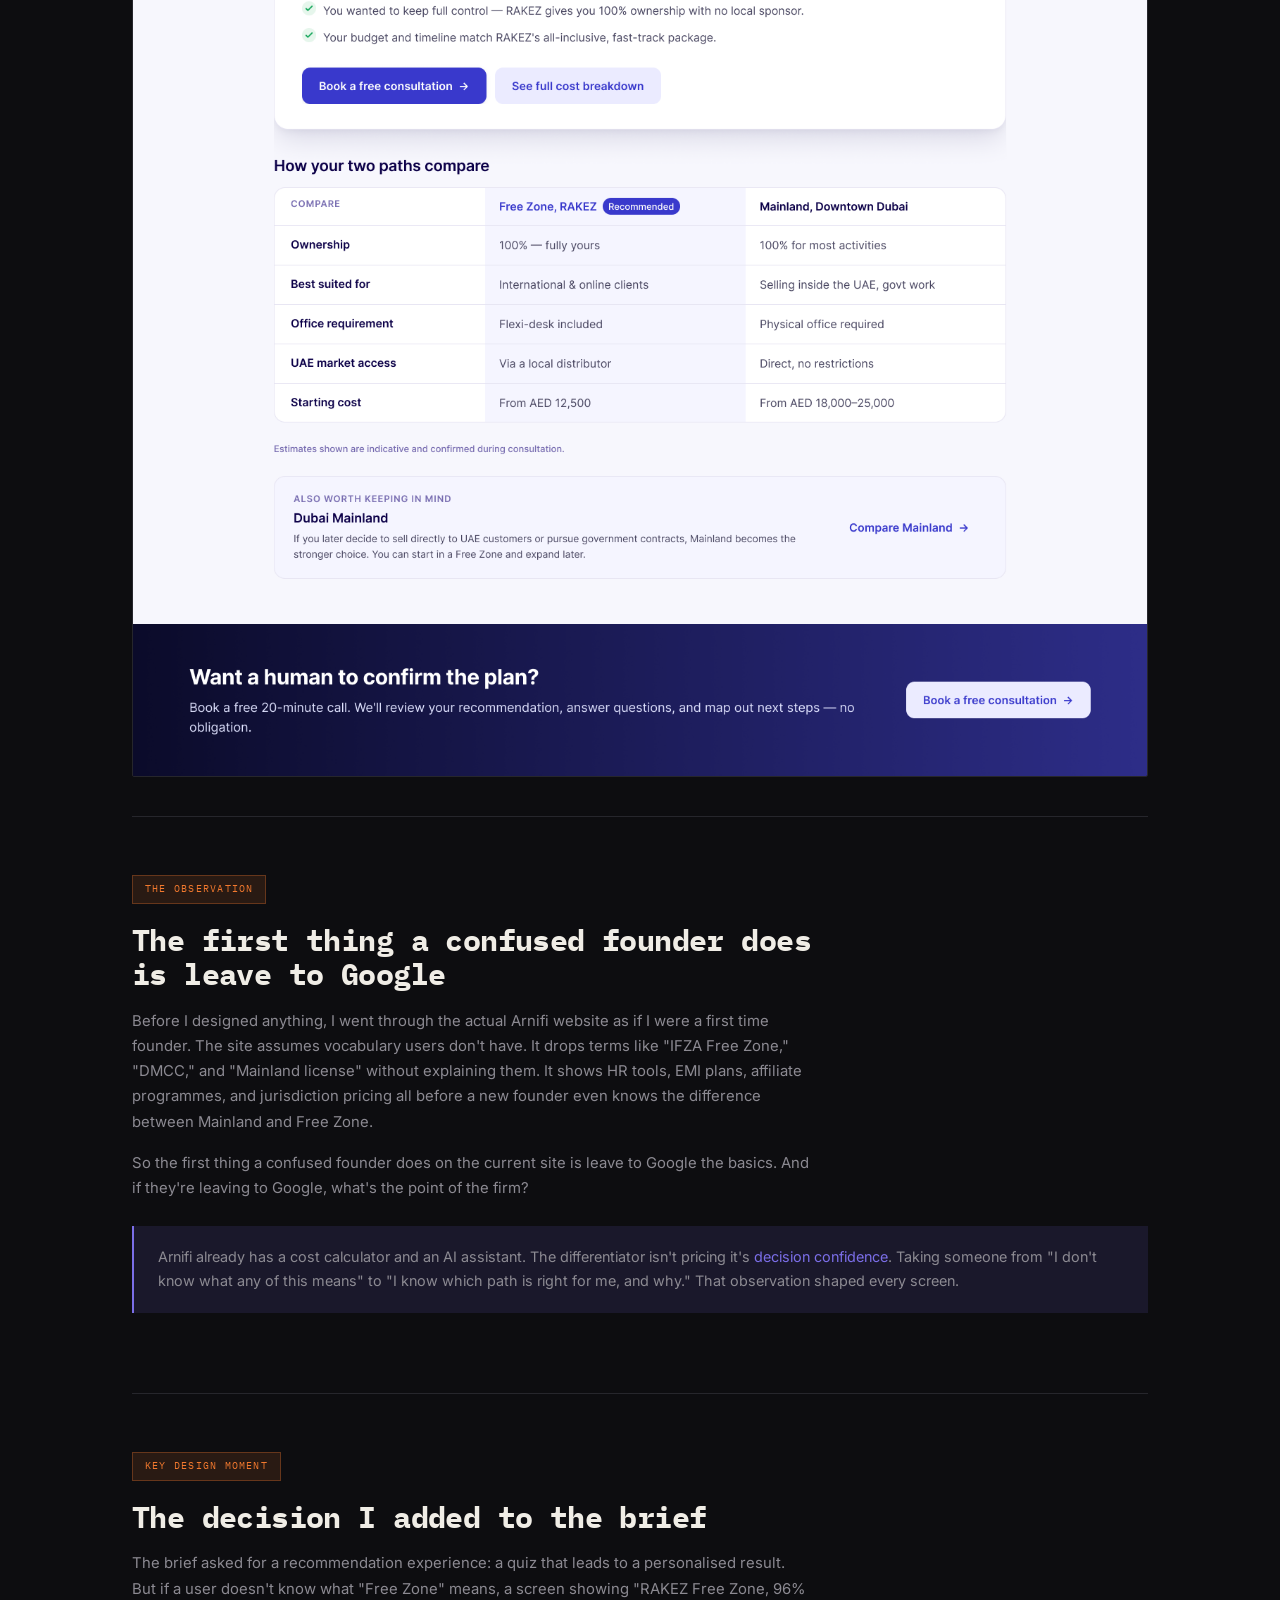
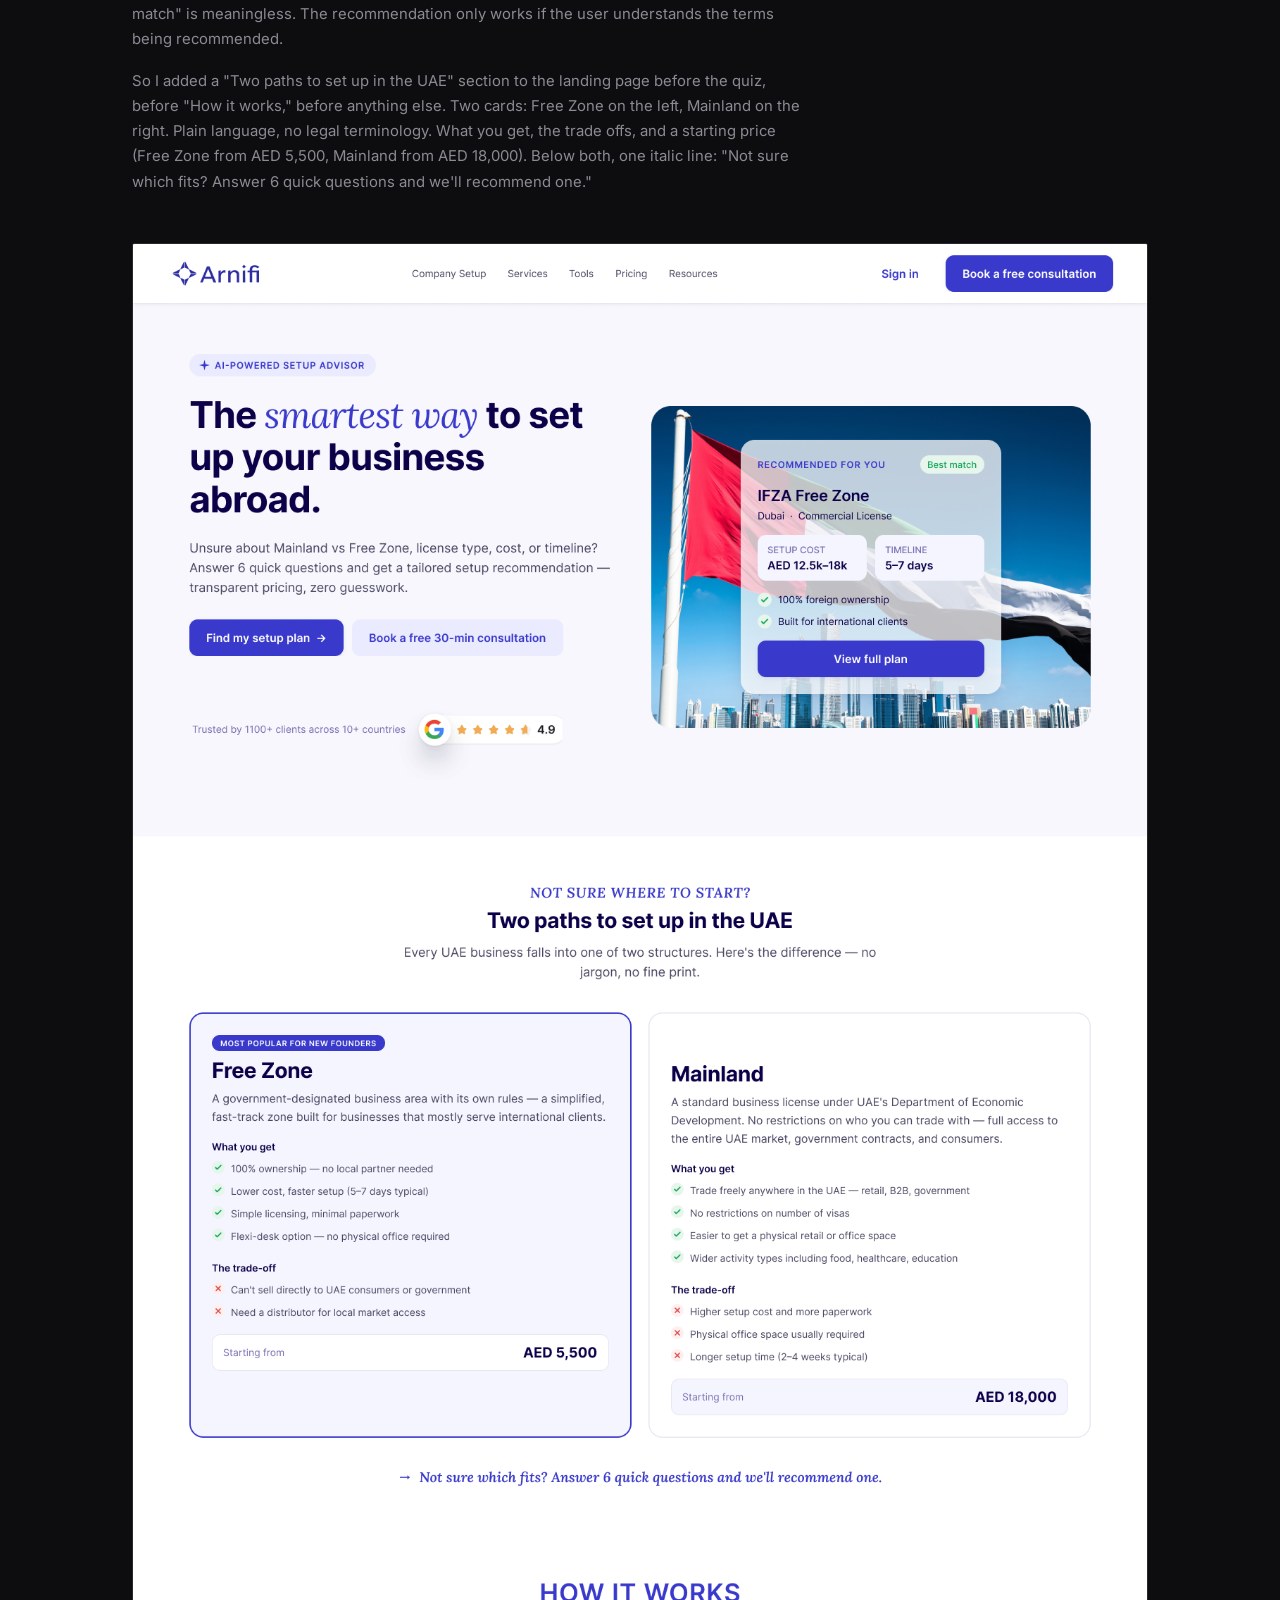
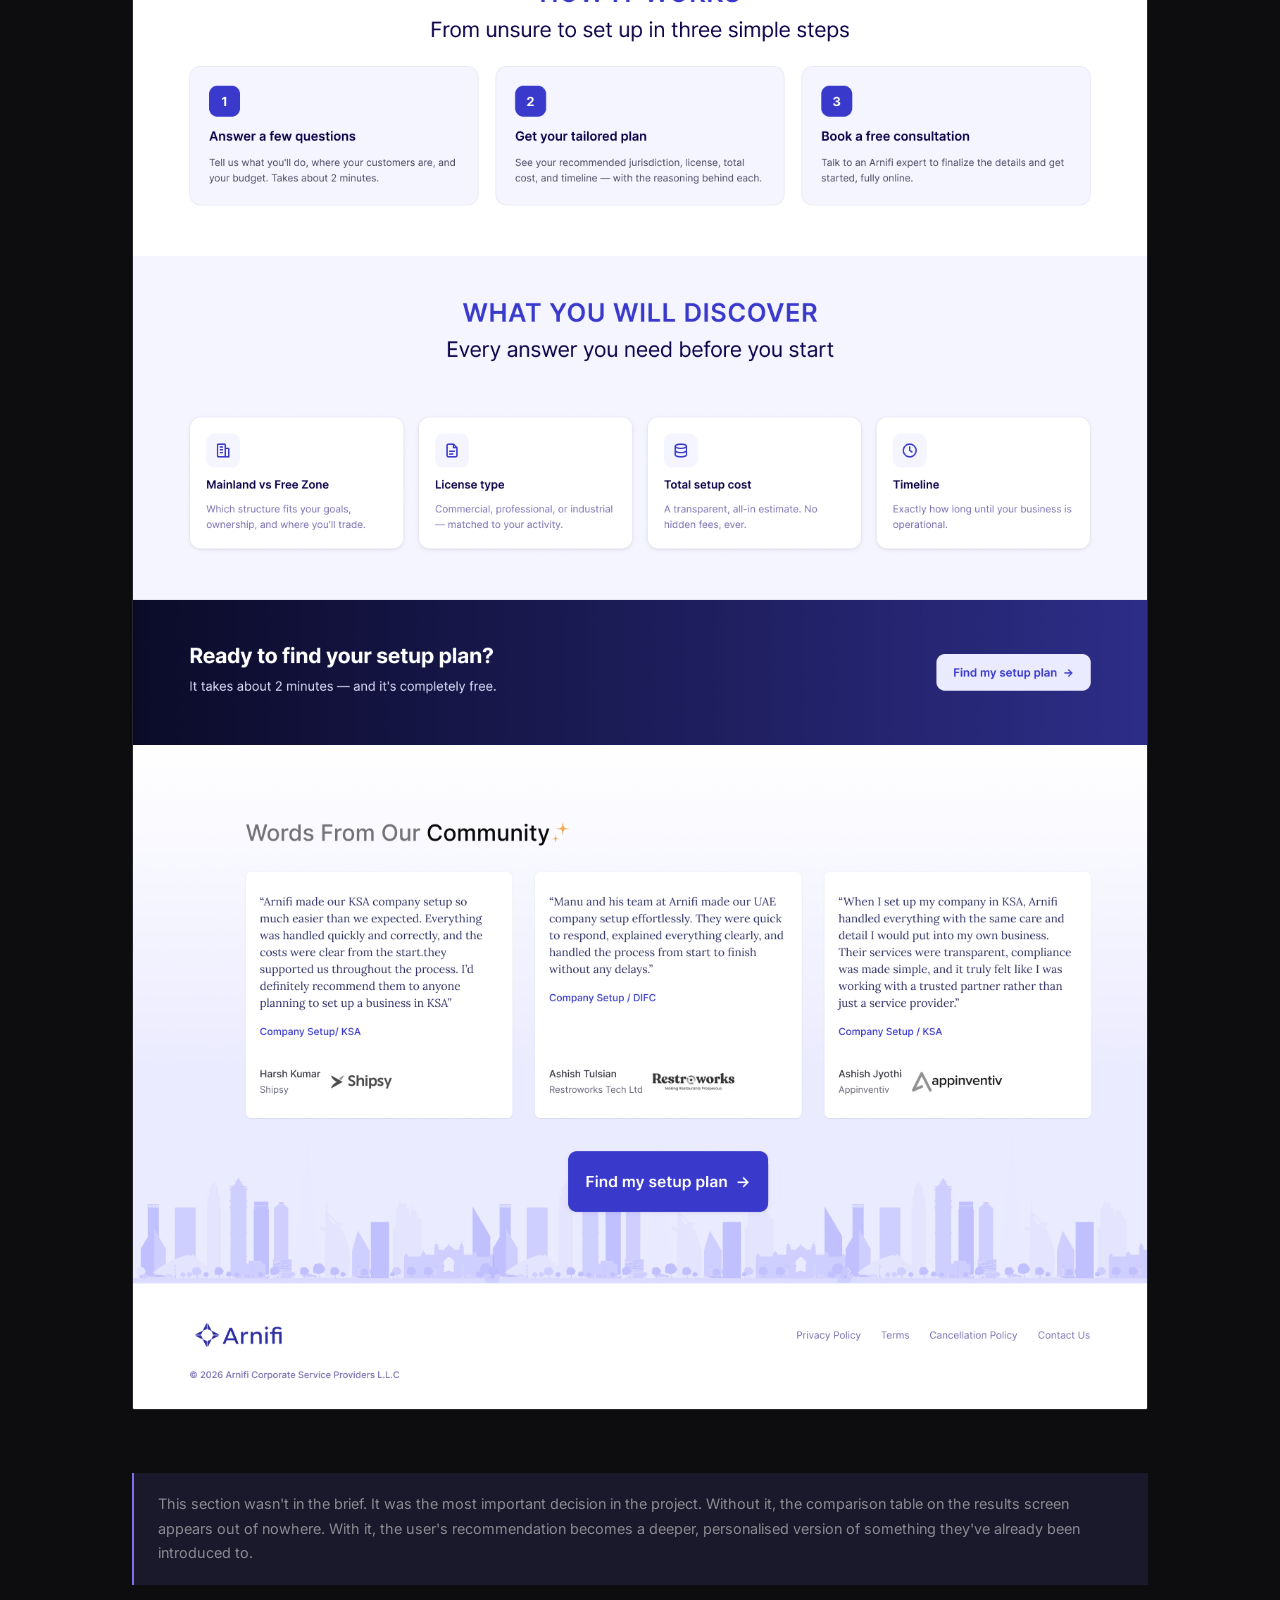
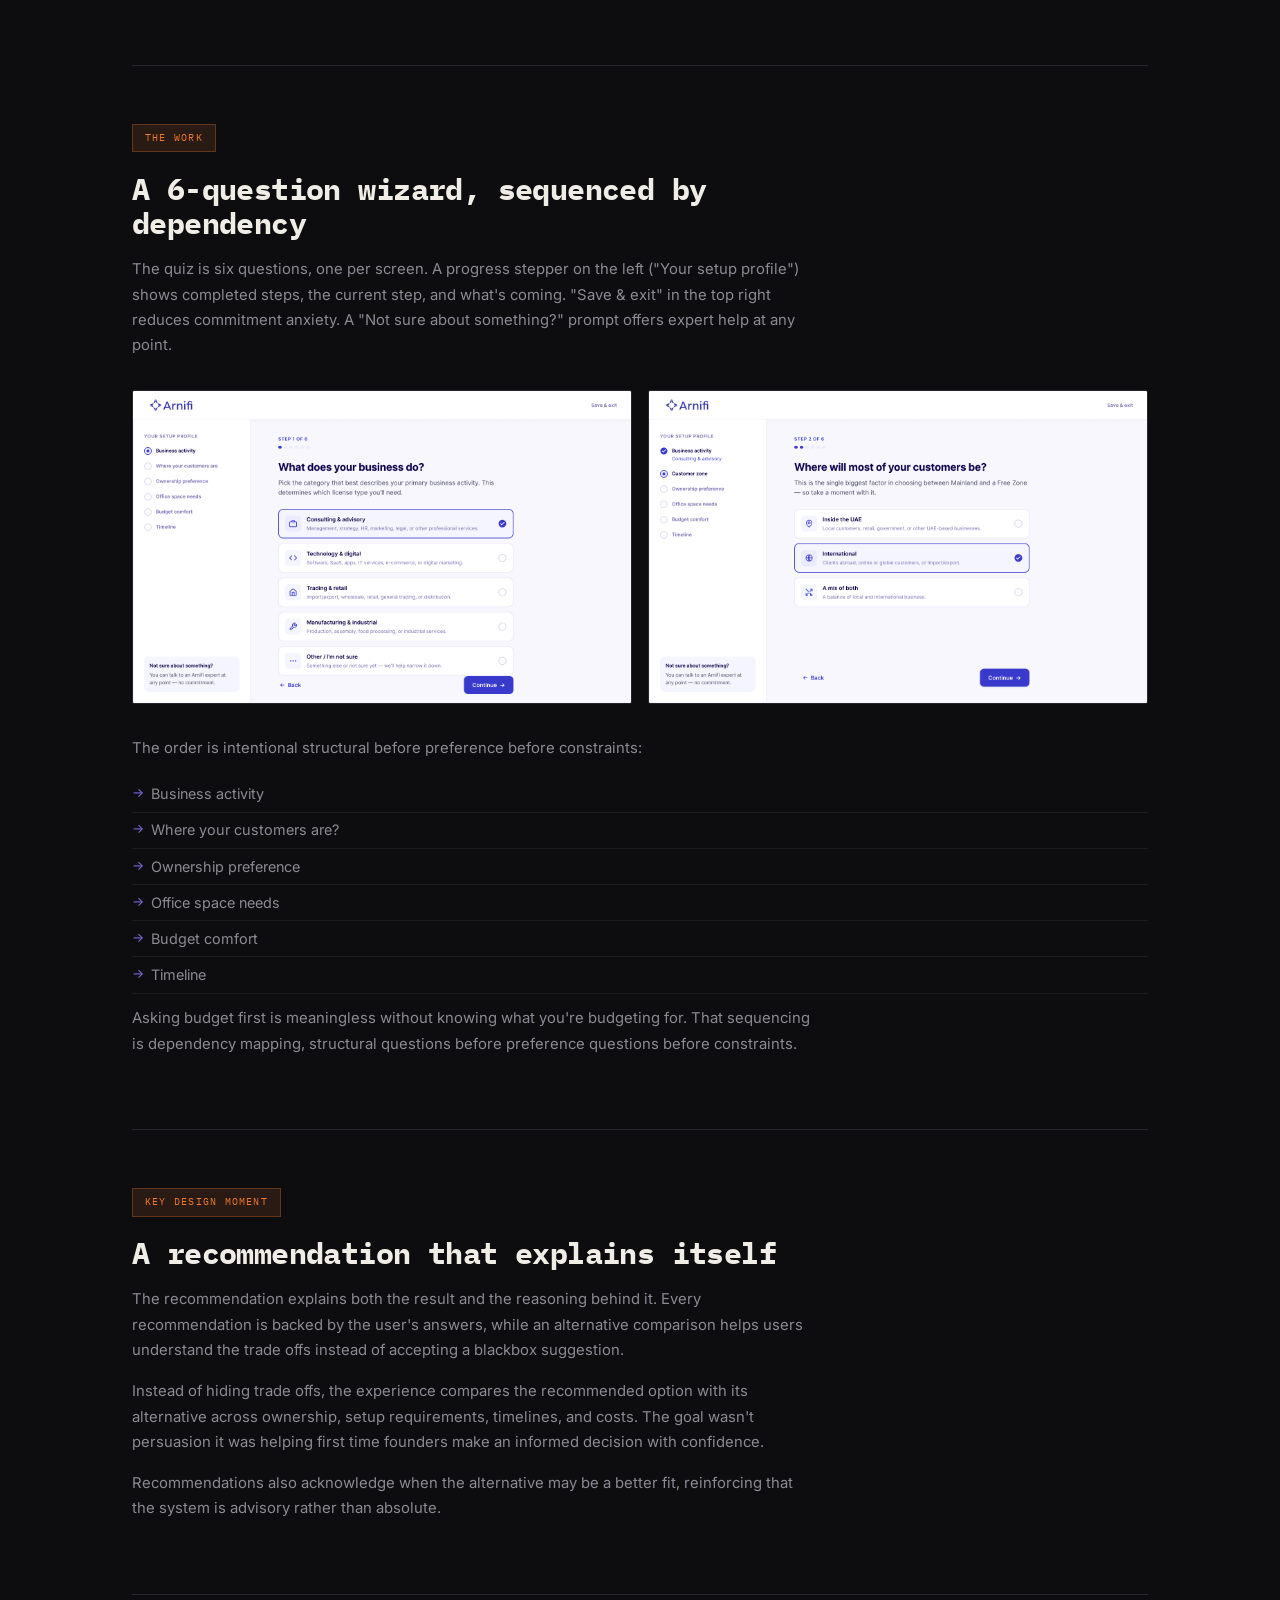
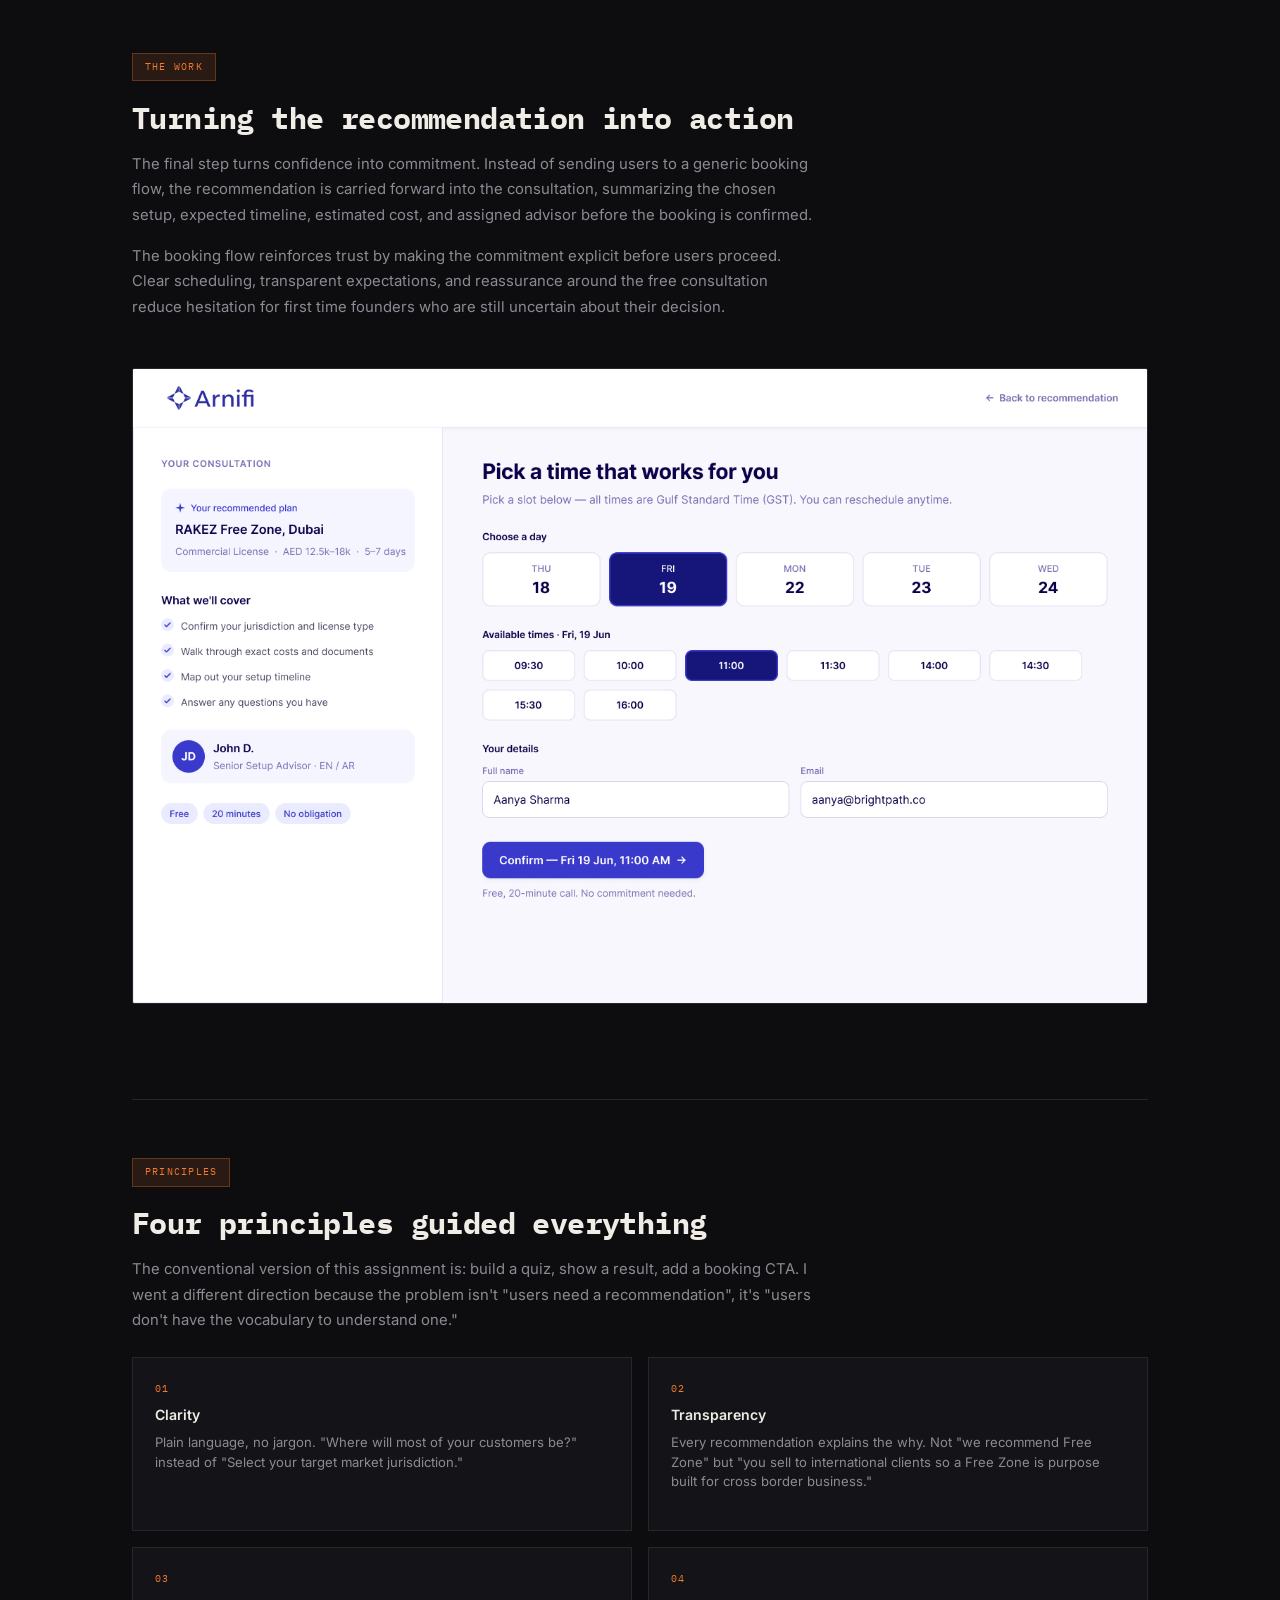
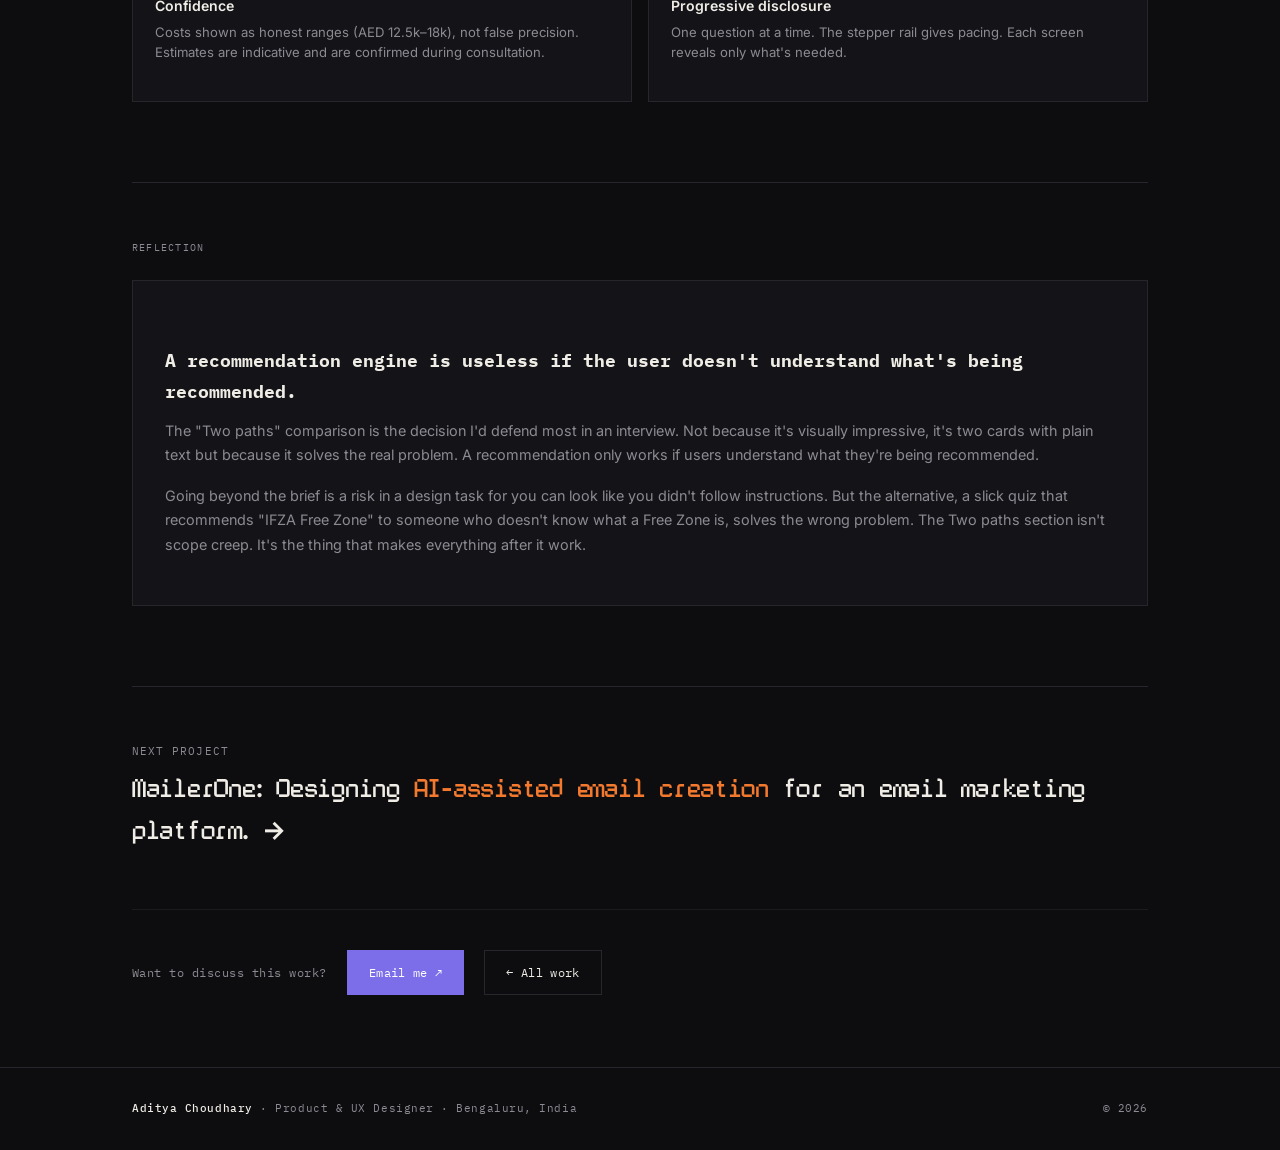
==== commit cb371049: "Update arnifi.html" ====
--- a/arnifi.html
+++ b/arnifi.html
@@ -39,18 +39,18 @@
       <tr><td>Company</td><td><b>Arnifi</b> — UAE business setup advisory</td></tr>
       <tr><td>Role</td><td>UI/UX Designer [Task] (hiring process)</td></tr>
       <tr><td>Timeline</td><td>2 days</td></tr>
-      <tr><td>Scope</td><td>5 desktop screens + mobile responsive + 1-page design rationale</td></tr>
+      <tr><td>Scope</td><td>5 desktop screens + mobile version screen + 1-page design rationale</td></tr>
     </table>
 
     <!-- BRIEF / DELIVERED -->
     <div class="opening-grid rv">
       <div class="opening-block">
         <h4>The brief</h4>
-        <p>Design a recommendation experience that helps first-time founders navigate the complexity of starting a business in the UAE. Users often arrive without understanding Mainland vs Free Zone, licensing options, setup costs, or timelines. My task was to simplify those decisions into a guided journey that ends with a personalized recommendation and consultation booking, all within Arnifi's existing visual language, over a two-day timeline.</p>
+        <p>Design a recommendation experience that helps first time founders navigate the complexity of starting a business in the UAE. Users often arrive without understanding Mainland vs Free Zone, licensing options, setup costs, or timelines. My task was to simplify those decisions into a guided journey that ends with a personalized recommendation and consultation booking, all within Arnifi's existing visual language, over a 2 day timeline.</p>
       </div>
       <div class="opening-block">
         <h4>What I delivered</h4>
-        <p>Five desktop screens, a mobile-responsive recommendation, and a 1 page rationale built on a full design system. But the real deliverable was a decision: adding an education layer the brief never asked for, because the recommendation doesn't work without it.</p>
+        <p>Five desktop screens, a mobile version of any of the desktop screens, and a 1 page rationale built on a full design system. But the real deliverable was a decision: adding an education layer the brief never asked for, because the recommendation doesn't work without it.</p>
       </div>
     </div>
 
@@ -63,7 +63,7 @@
     </div>
 
     <!-- HERO IMAGE -->
-    <img src="images/arnifi/recommendation.png" alt="Recommendation screen — RAKEZ Free Zone, 96% match, with stat cards and personalised reasons" class="cs-img-full rv">
+    <img src="images/arnifi/recommendation.png" alt="Recommendation screen: RAKEZ Free Zone, 96% match, with stat cards and personalised reasons" class="cs-img-full rv">
 
     <!-- THE OBSERVATION -->
     <section class="cs-section rv">
@@ -81,7 +81,7 @@
       <span class="moment-label">Key design moment</span>
       <h2>The decision I added to the brief</h2>
       <p>The brief asked for a recommendation experience: a quiz that leads to a personalised result. But if a user doesn't know what "Free Zone" means, a screen showing "RAKEZ Free Zone, 96% match" is meaningless. The recommendation only works if the user understands the terms being recommended.</p>
-      <p>So I added a "Two paths to set up in the UAE" section to the landing page before the quiz, before "How it works," before anything else. Two cards: Free Zone on the left, Mainland on the right. Plain language, no legal terminology. What you get, the trade-offs, and a starting price (Free Zone from AED 5,500, Mainland from AED 18,000). Below both, one italic line: "Not sure which fits? Answer 6 quick questions and we'll recommend one."</p>
+      <p>So I added a "Two paths to set up in the UAE" section to the landing page before the quiz, before "How it works," before anything else. Two cards: Free Zone on the left, Mainland on the right. Plain language, no legal terminology. What you get, the trade offs, and a starting price (Free Zone from AED 5,500, Mainland from AED 18,000). Below both, one italic line: "Not sure which fits? Answer 6 quick questions and we'll recommend one."</p>
 
       <img src="images/arnifi/landing.png" alt="Arnifi landing page with the added Two paths to set up in the UAE comparison section" class="cs-img-full rv">
 
@@ -101,7 +101,7 @@
         <img src="images/arnifi/wizard-customer.png" alt="Step 2 — Where your customers are, the Mainland/Free Zone fork">
       </div>
 
-      <p>The order is intentional — structural before preference before constraints:</p>
+      <p>The order is intentional structural before preference before constraints:</p>
       <ol class="scope-list rv">
         <li>Business activity</li>
         <li>Where your customers are?</li>
@@ -118,7 +118,7 @@
       <span class="moment-label">Key design moment</span>
       <h2>A recommendation that explains itself</h2>
       <p>The recommendation explains both the result and the reasoning behind it. Every recommendation is backed by the user's answers, while an alternative comparison helps users understand the trade offs instead of accepting a blackbox suggestion.</p>
-      <p>Instead of hiding trade-offs, the experience compares the recommended option with its alternative across ownership, setup requirements, timelines, and costs. The goal wasn't persuasion it was helping first time founders make an informed decision with confidence.</p>
+      <p>Instead of hiding trade offs, the experience compares the recommended option with its alternative across ownership, setup requirements, timelines, and costs. The goal wasn't persuasion it was helping first time founders make an informed decision with confidence.</p>
       <p>Recommendations also acknowledge when the alternative may be a better fit, reinforcing that the system is advisory rather than absolute.</p>
     </section>
 
@@ -127,7 +127,7 @@
       <span class="moment-label">The work</span>
       <h2>Turning the recommendation into action</h2>
       <p>The final step turns confidence into commitment. Instead of sending users to a generic booking flow, the recommendation is carried forward into the consultation, summarizing the chosen setup, expected timeline, estimated cost, and assigned advisor before the booking is confirmed.</p>
-      <p>The booking flow reinforces trust by making the commitment explicit before users proceed. Clear scheduling, transparent expectations, and reassurance around the free consultation reduce hesitation for first-time founders who are still uncertain about their decision.</p>
+      <p>The booking flow reinforces trust by making the commitment explicit before users proceed. Clear scheduling, transparent expectations, and reassurance around the free consultation reduce hesitation for first time founders who are still uncertain about their decision.</p>
 
       <img src="images/arnifi/booking.png" alt="Consultation booking screen — plan recap on the left, date and time selection on the right" class="cs-img-full rv">
     </section>
@@ -147,7 +147,7 @@
         <div class="gap-card">
           <div class="g-num">02</div>
           <h4>Transparency</h4>
-          <p>Every recommendation explains the why. Not "we recommend Free Zone" but "you sell to international clients — a Free Zone is purpose-built for cross-border business."</p>
+          <p>Every recommendation explains the why. Not "we recommend Free Zone" but "you sell to international clients so a Free Zone is purpose built for cross border business."</p>
         </div>
         <div class="gap-card">
           <div class="g-num">03</div>
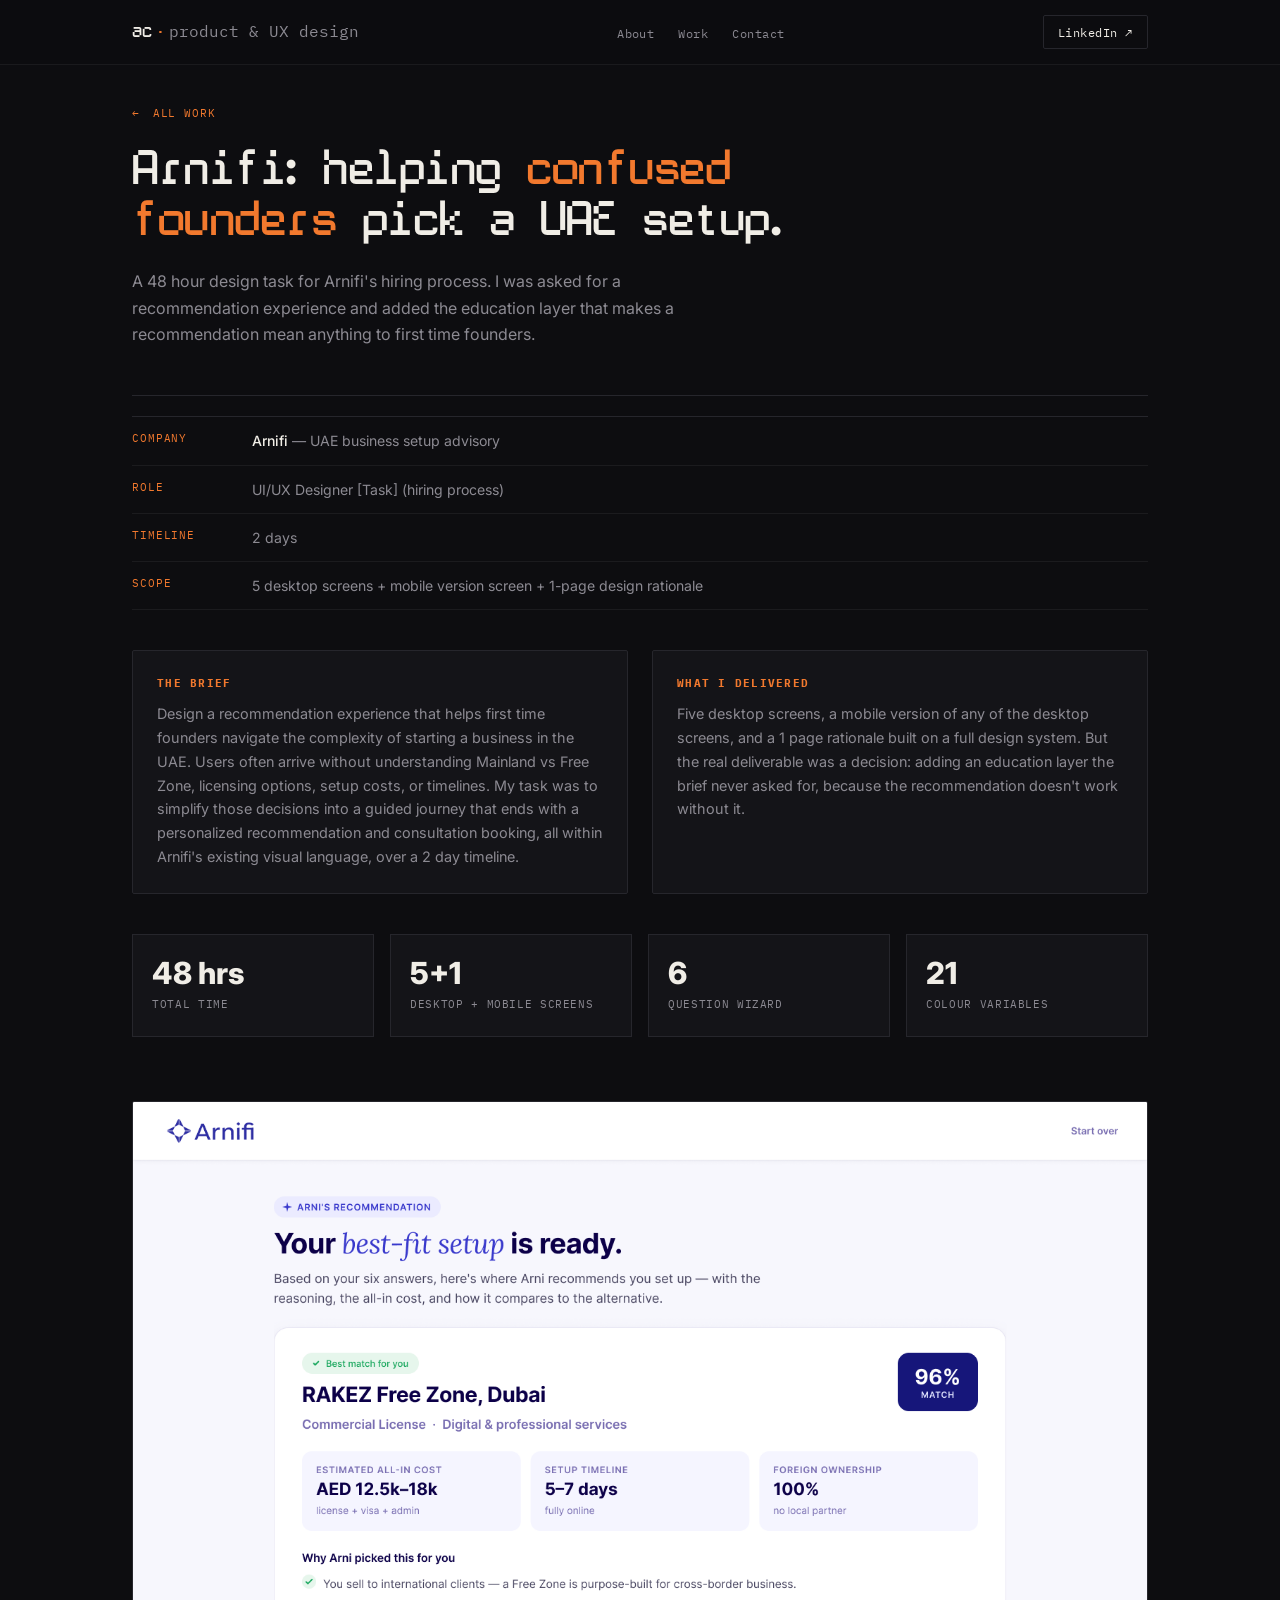
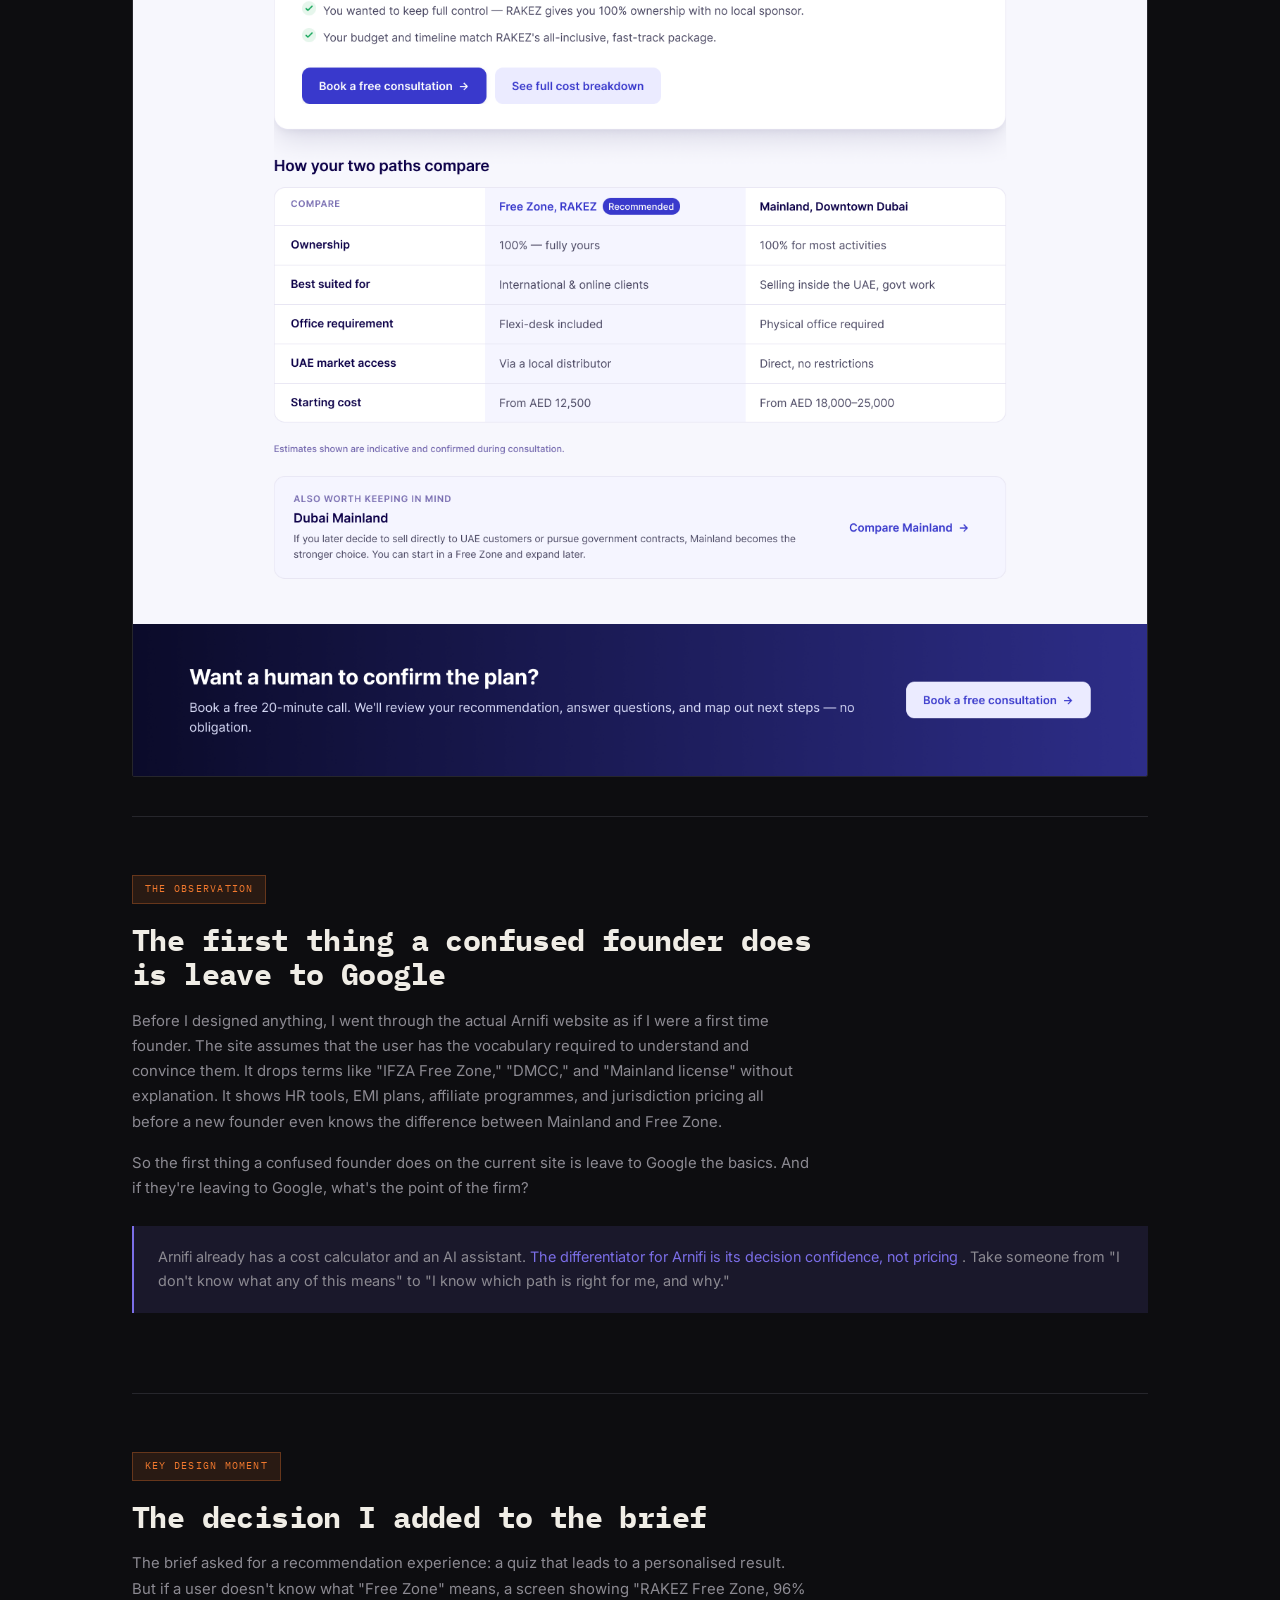
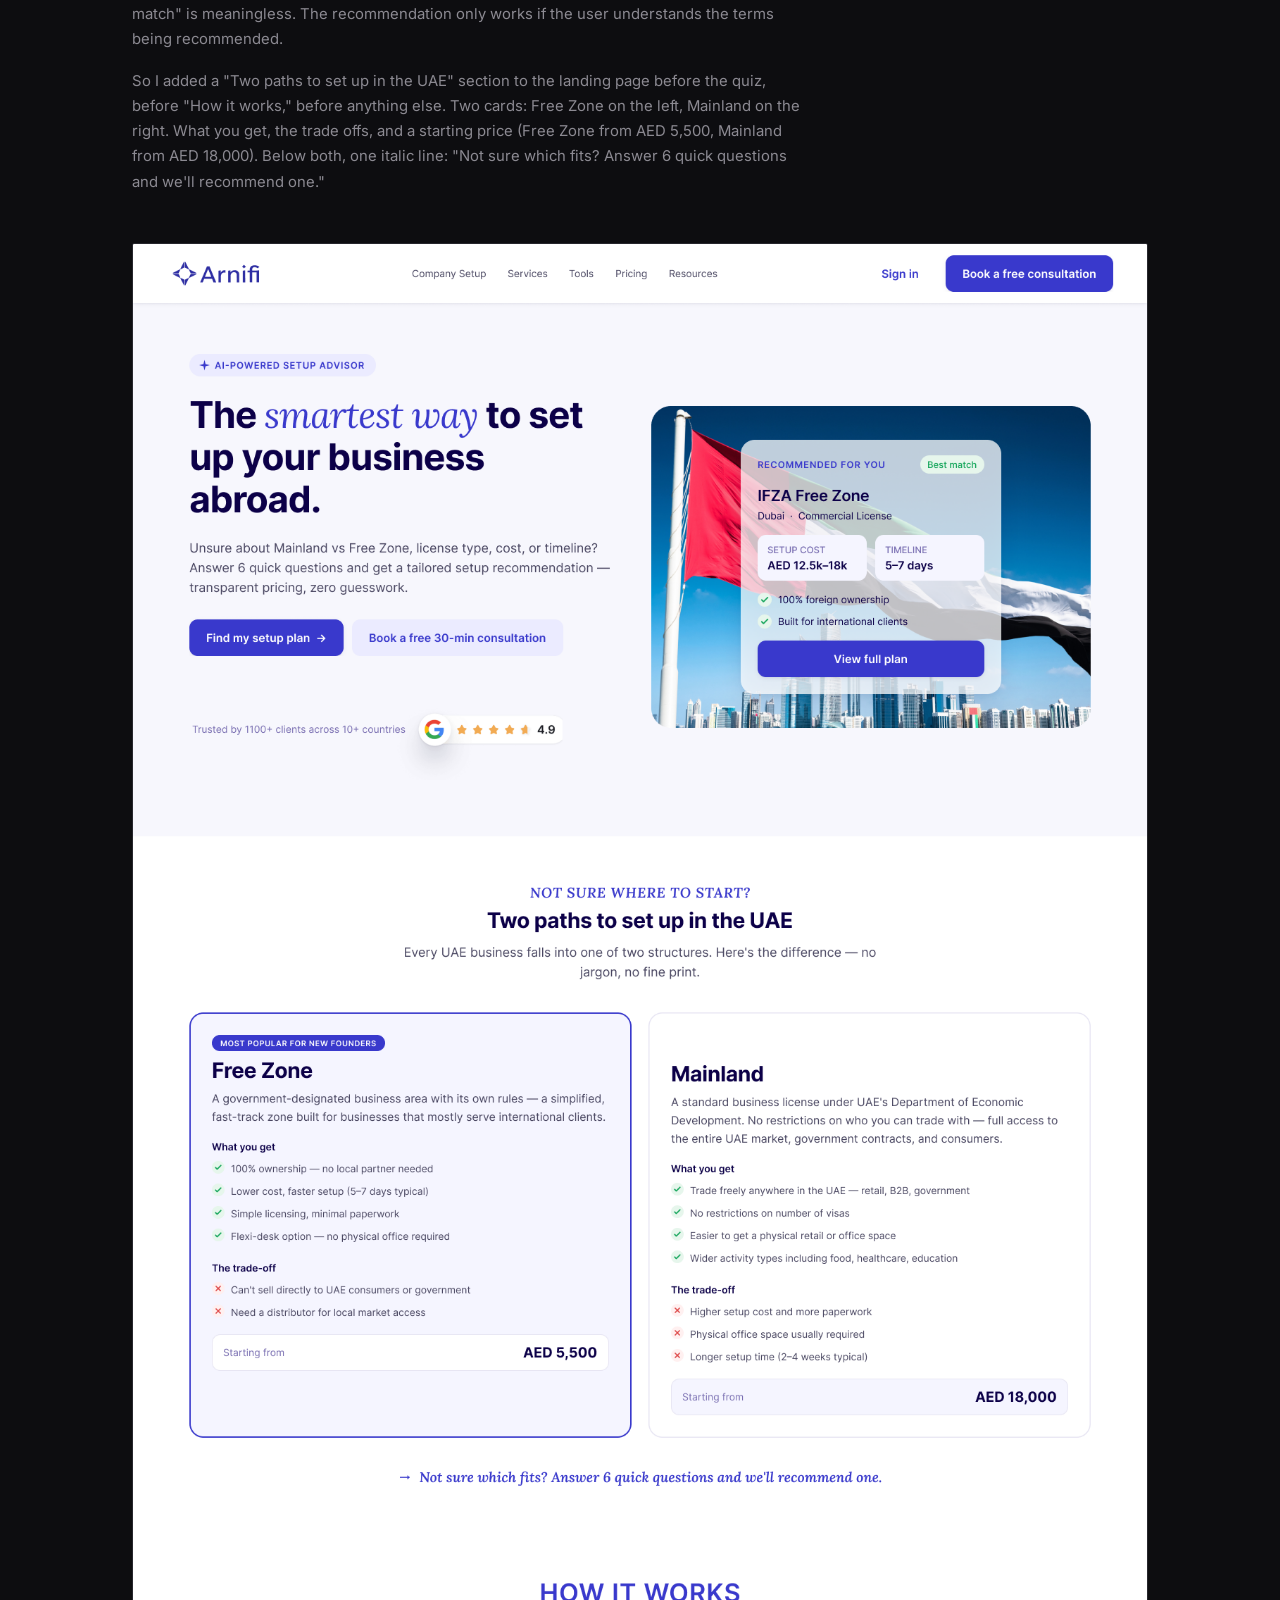
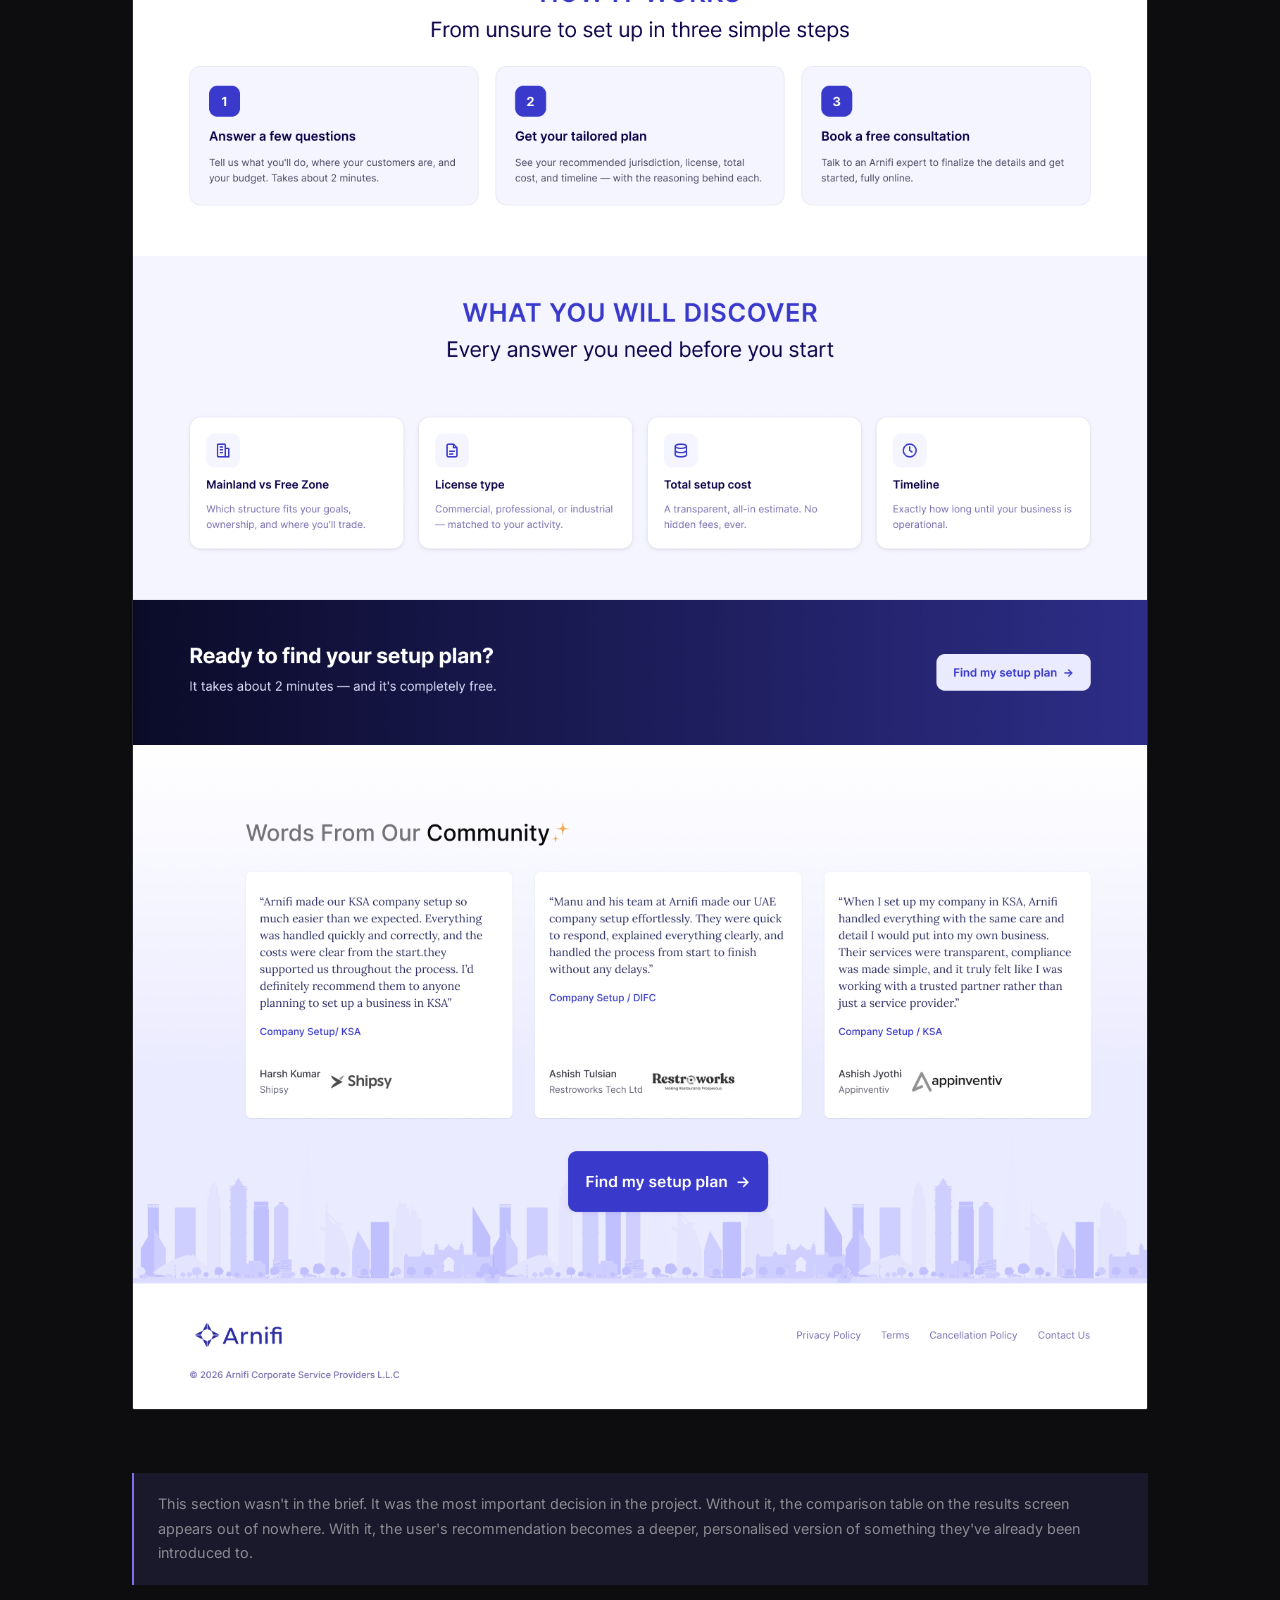
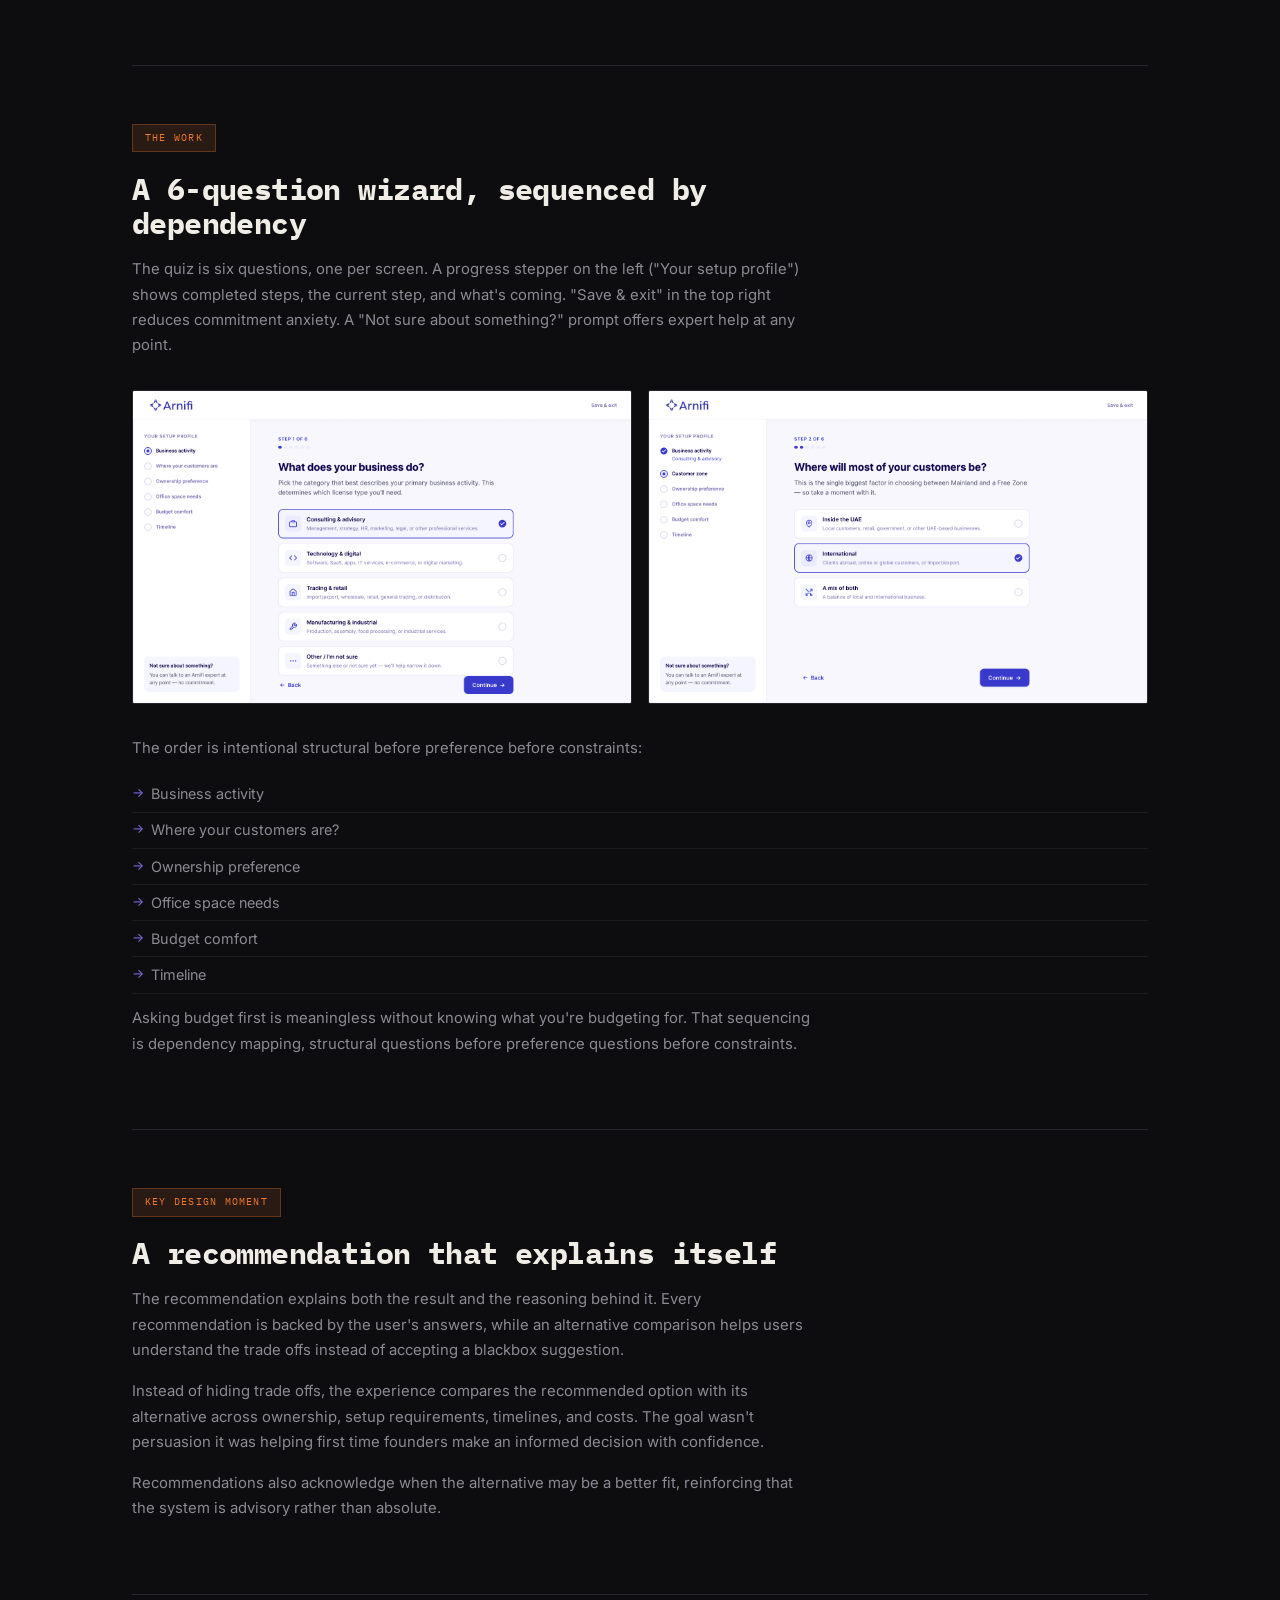
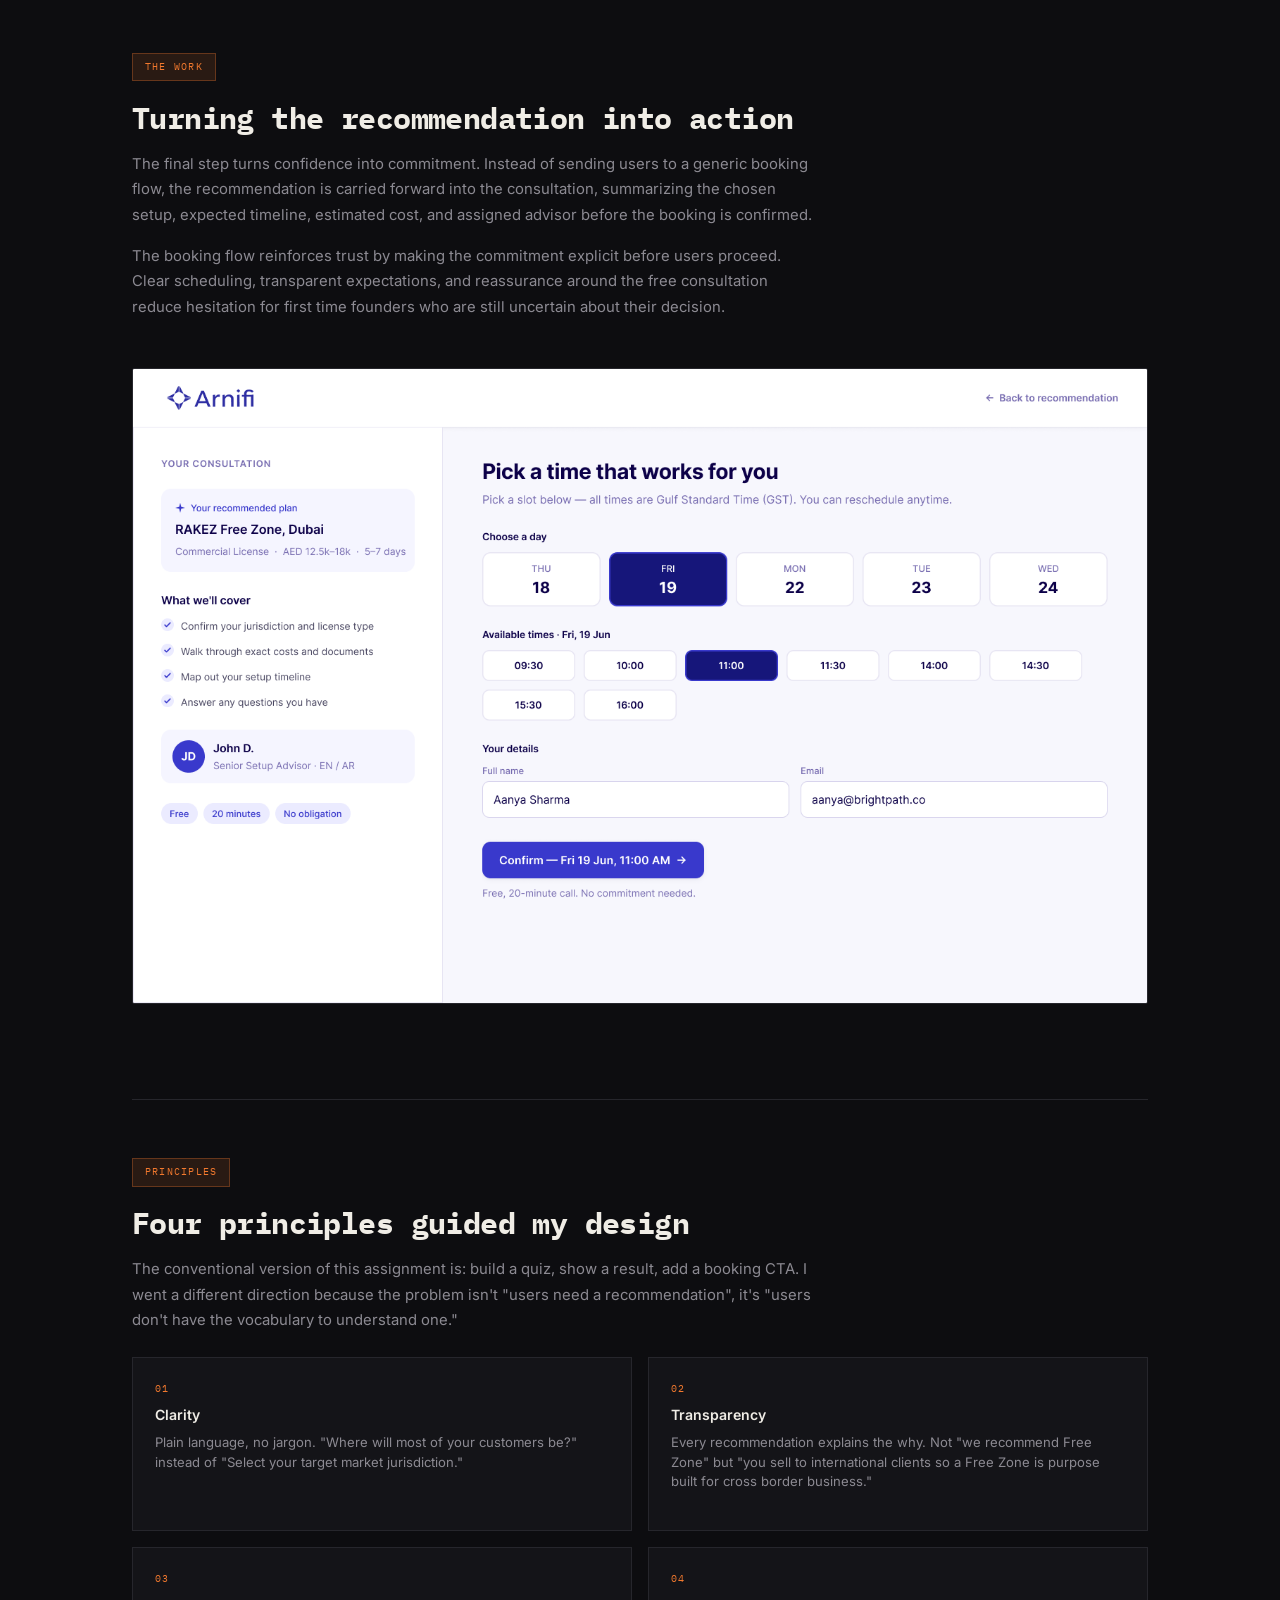
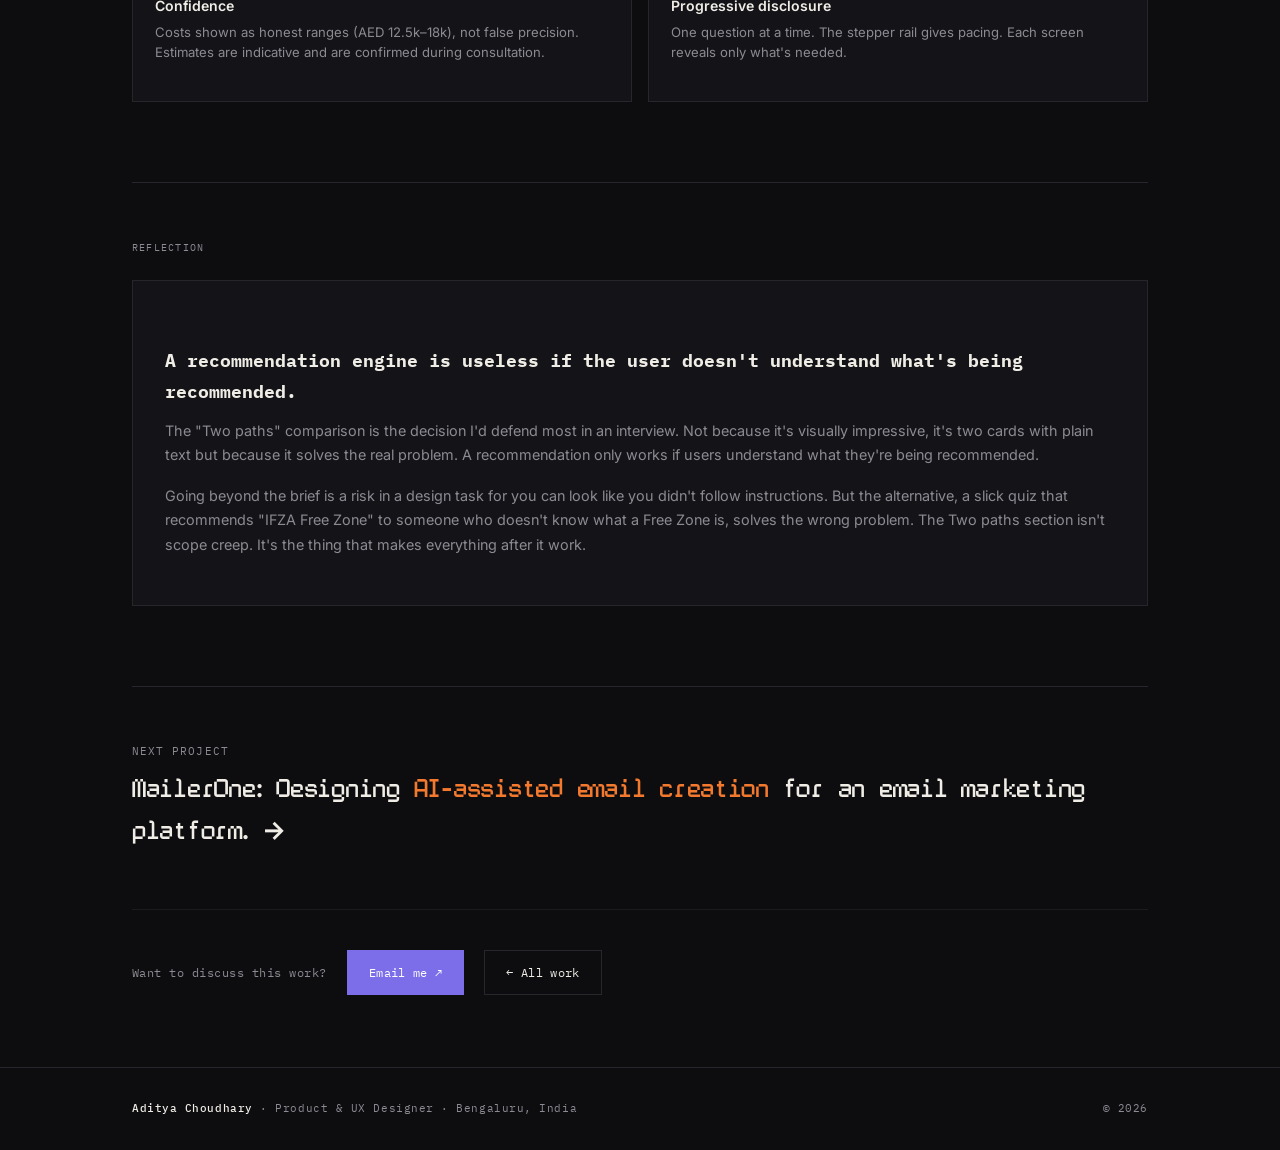
==== commit 7bfe618c: "Update arnifi.html" ====
--- a/arnifi.html
+++ b/arnifi.html
@@ -69,10 +69,10 @@
     <section class="cs-section rv">
       <span class="moment-label">The observation</span>
       <h2>The first thing a confused founder does is leave to Google</h2>
-      <p>Before I designed anything, I went through the actual Arnifi website as if I were a first time founder. The site assumes vocabulary users don't have. It drops terms like "IFZA Free Zone," "DMCC," and "Mainland license" without explaining them. It shows HR tools, EMI plans, affiliate programmes, and jurisdiction pricing all before a new founder even knows the difference between Mainland and Free Zone.</p>
+      <p>Before I designed anything, I went through the actual Arnifi website as if I were a first time founder. The site assumes that the user has the vocabulary required to understand and convince them. It drops terms like "IFZA Free Zone," "DMCC," and "Mainland license" without explanation. It shows HR tools, EMI plans, affiliate programmes, and jurisdiction pricing all before a new founder even knows the difference between Mainland and Free Zone.</p>
       <p>So the first thing a confused founder does on the current site is leave to Google the basics. And if they're leaving to Google, what's the point of the firm?</p>
       <div class="callout">
-        <p>Arnifi already has a cost calculator and an AI assistant. The differentiator isn't pricing it's <em style="font-style:normal;color:var(--ind)">decision confidence</em>. Taking someone from "I don't know what any of this means" to "I know which path is right for me, and why." That observation shaped every screen.</p>
+        <p>Arnifi already has a cost calculator and an AI assistant.<em style="font-style:normal;color:var(--ind)"> The differentiator for Arnifi is its decision confidence, not pricing </em>. Take someone from "I don't know what any of this means" to "I know which path is right for me, and why."</p>
       </div>
     </section>
 
@@ -81,7 +81,7 @@
       <span class="moment-label">Key design moment</span>
       <h2>The decision I added to the brief</h2>
       <p>The brief asked for a recommendation experience: a quiz that leads to a personalised result. But if a user doesn't know what "Free Zone" means, a screen showing "RAKEZ Free Zone, 96% match" is meaningless. The recommendation only works if the user understands the terms being recommended.</p>
-      <p>So I added a "Two paths to set up in the UAE" section to the landing page before the quiz, before "How it works," before anything else. Two cards: Free Zone on the left, Mainland on the right. Plain language, no legal terminology. What you get, the trade offs, and a starting price (Free Zone from AED 5,500, Mainland from AED 18,000). Below both, one italic line: "Not sure which fits? Answer 6 quick questions and we'll recommend one."</p>
+      <p>So I added a "Two paths to set up in the UAE" section to the landing page before the quiz, before "How it works," before anything else. Two cards: Free Zone on the left, Mainland on the right. What you get, the trade offs, and a starting price (Free Zone from AED 5,500, Mainland from AED 18,000). Below both, one italic line: "Not sure which fits? Answer 6 quick questions and we'll recommend one."</p>
 
       <img src="images/arnifi/landing.png" alt="Arnifi landing page with the added Two paths to set up in the UAE comparison section" class="cs-img-full rv">
 
@@ -135,7 +135,7 @@
     <!-- PRINCIPLES -->
     <section class="cs-section rv">
       <span class="moment-label">Principles</span>
-      <h2>Four principles guided everything</h2>
+      <h2>Four principles guided my design</h2>
       <p>The conventional version of this assignment is: build a quiz, show a result, add a booking CTA. I went a different direction because the problem isn't "users need a recommendation", it's "users don't have the vocabulary to understand one."</p>
 
       <div class="gap-grid" style="grid-template-columns:1fr 1fr">
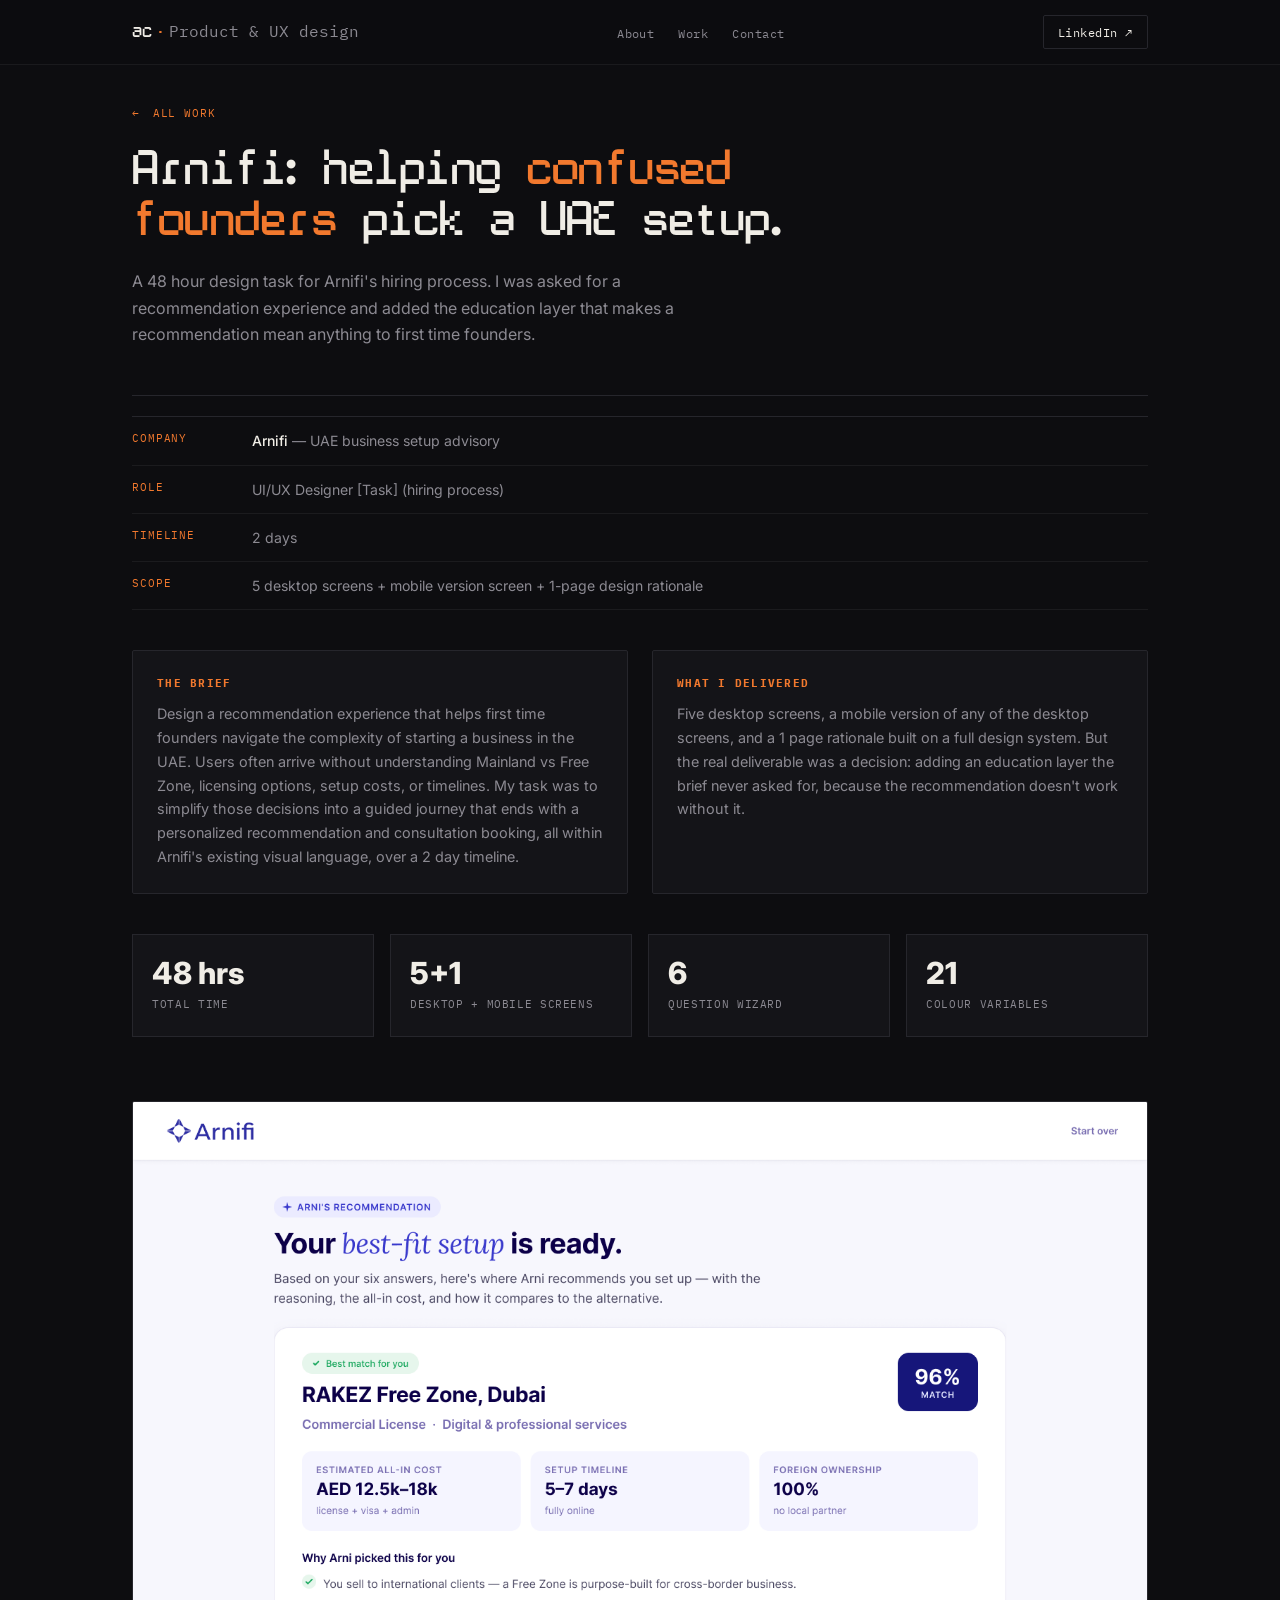
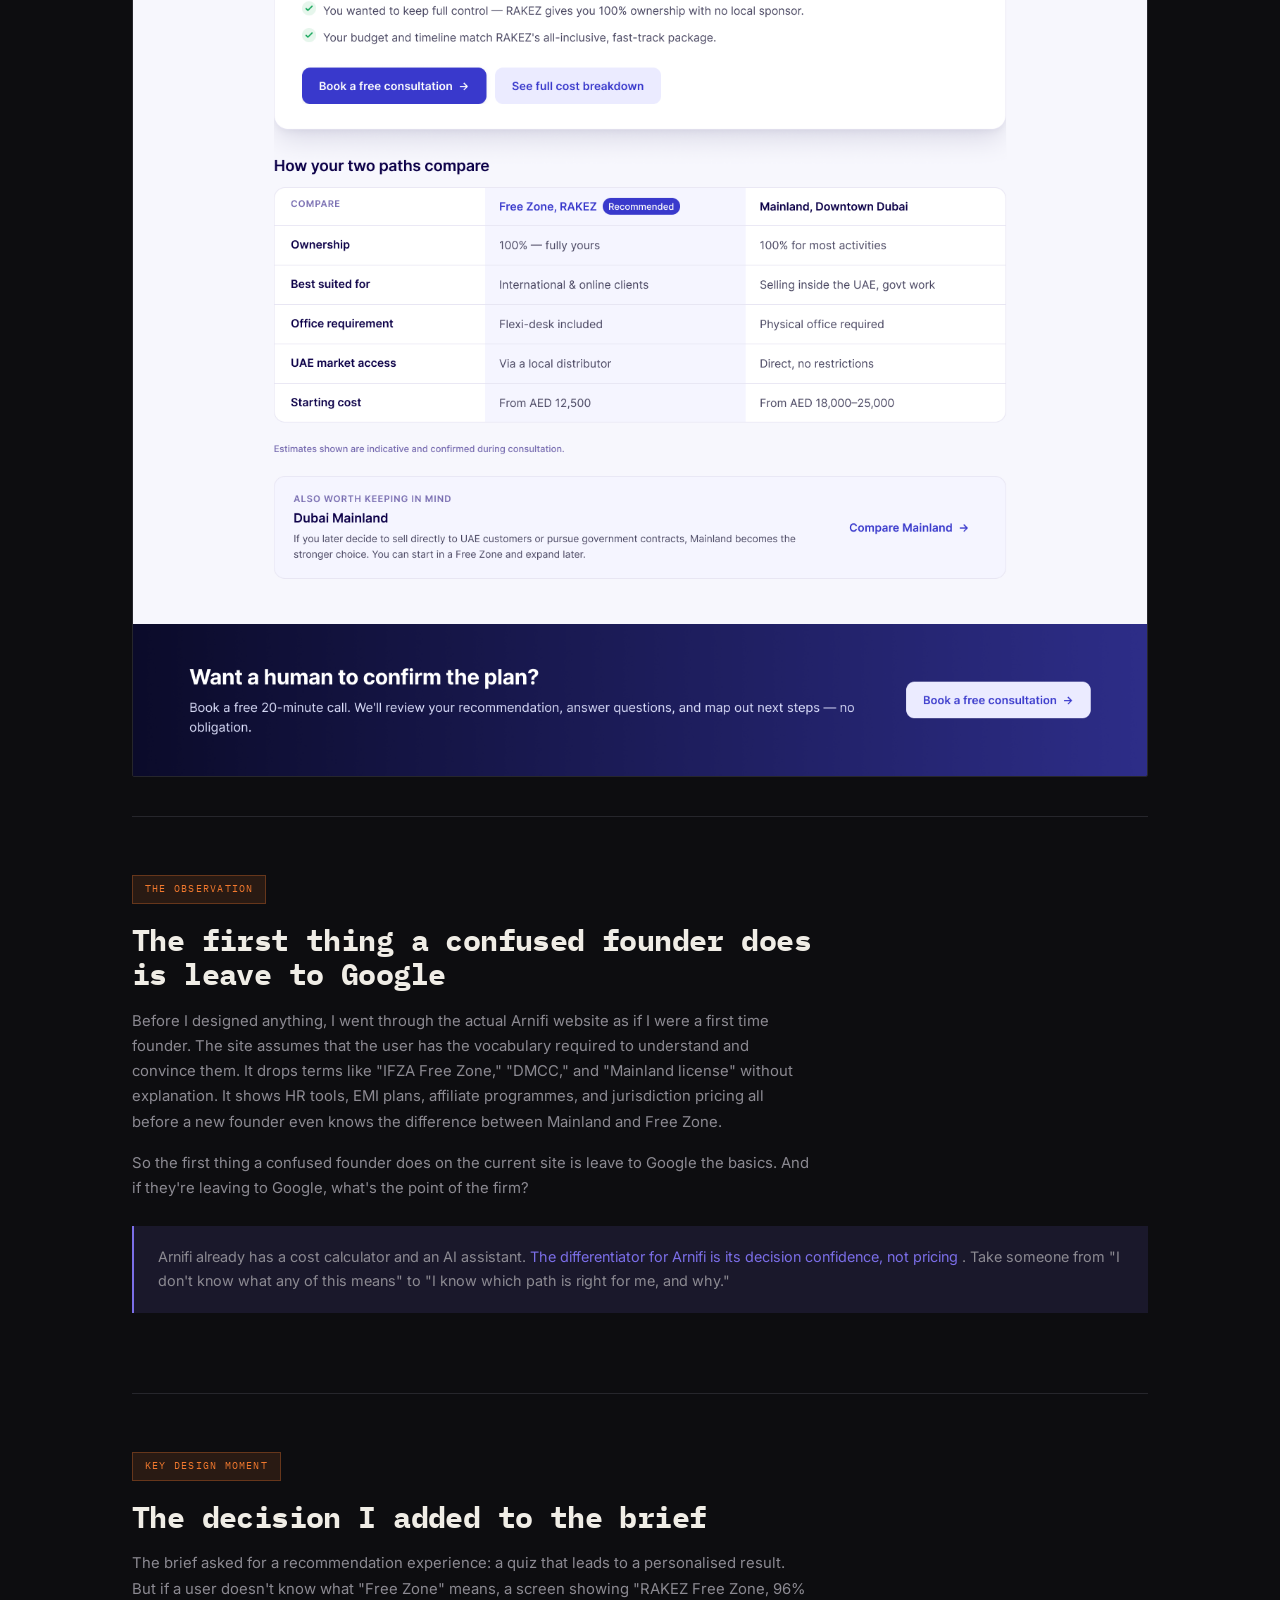
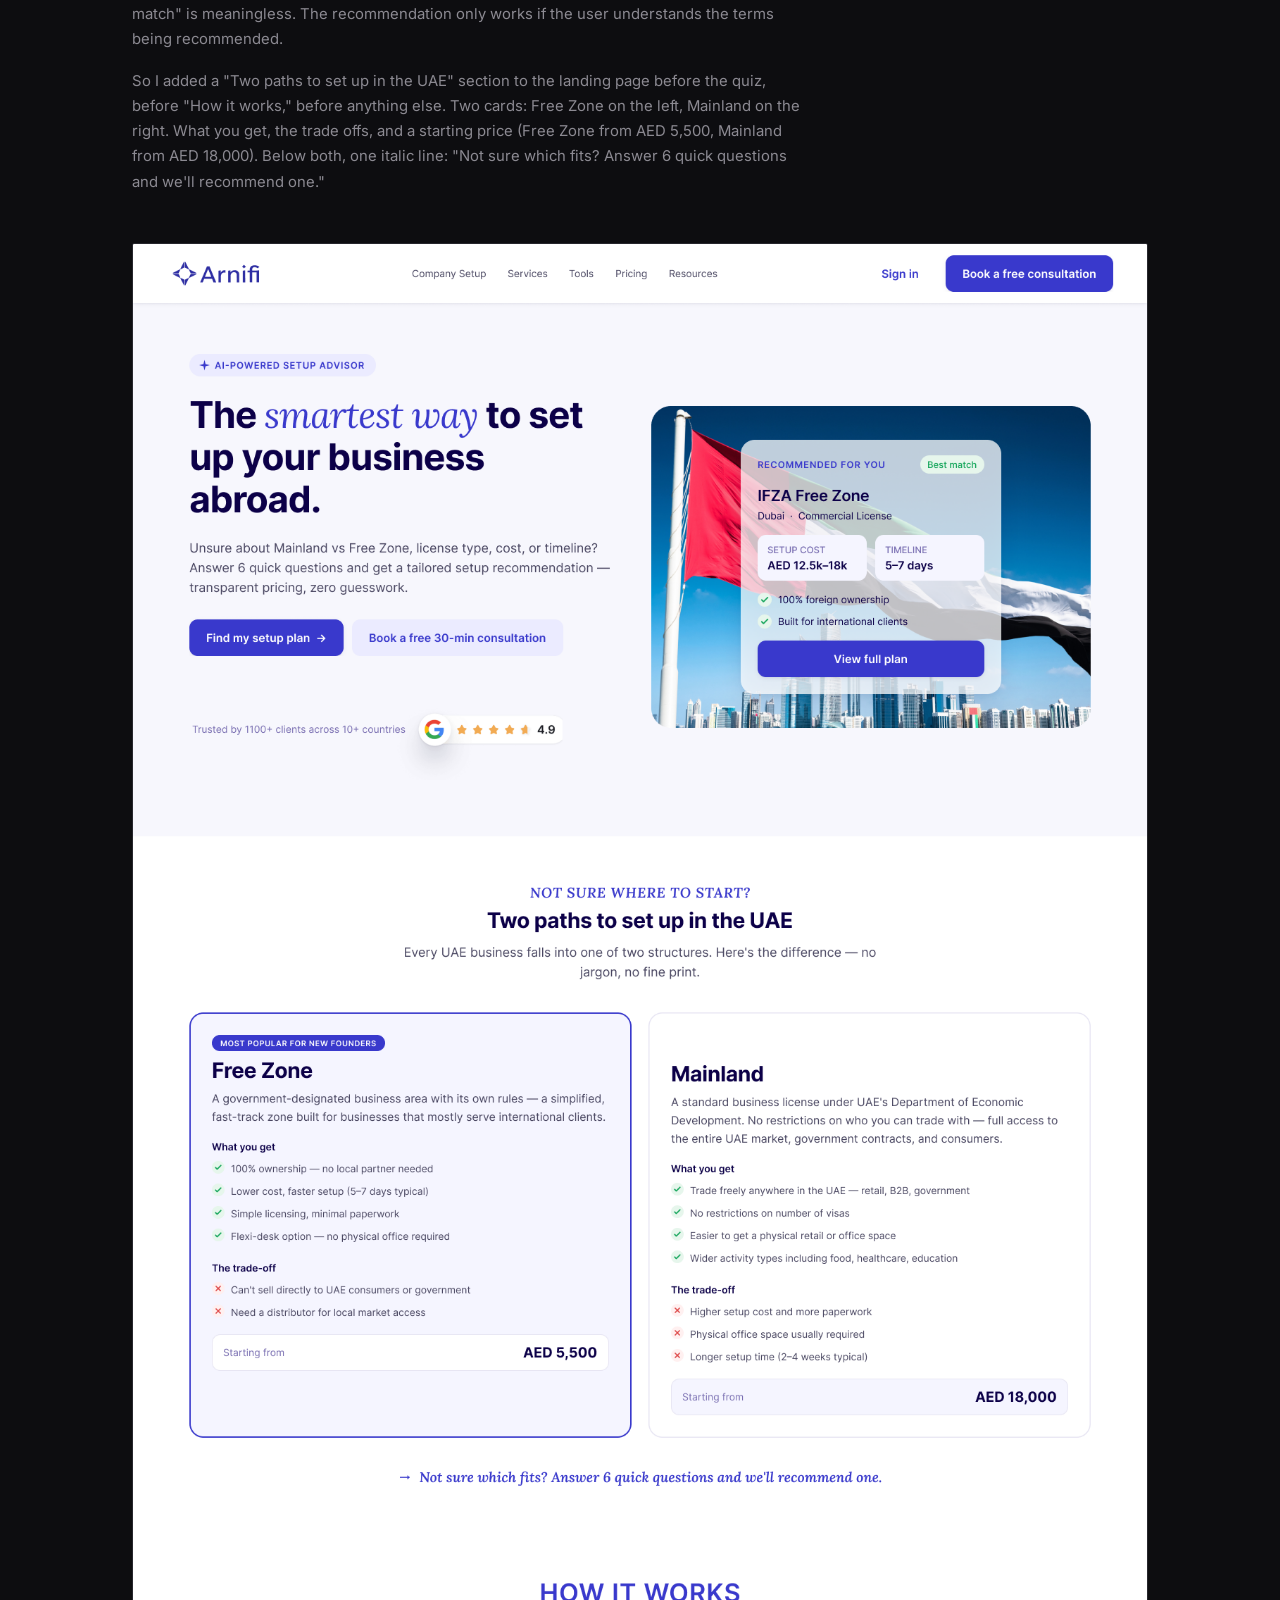
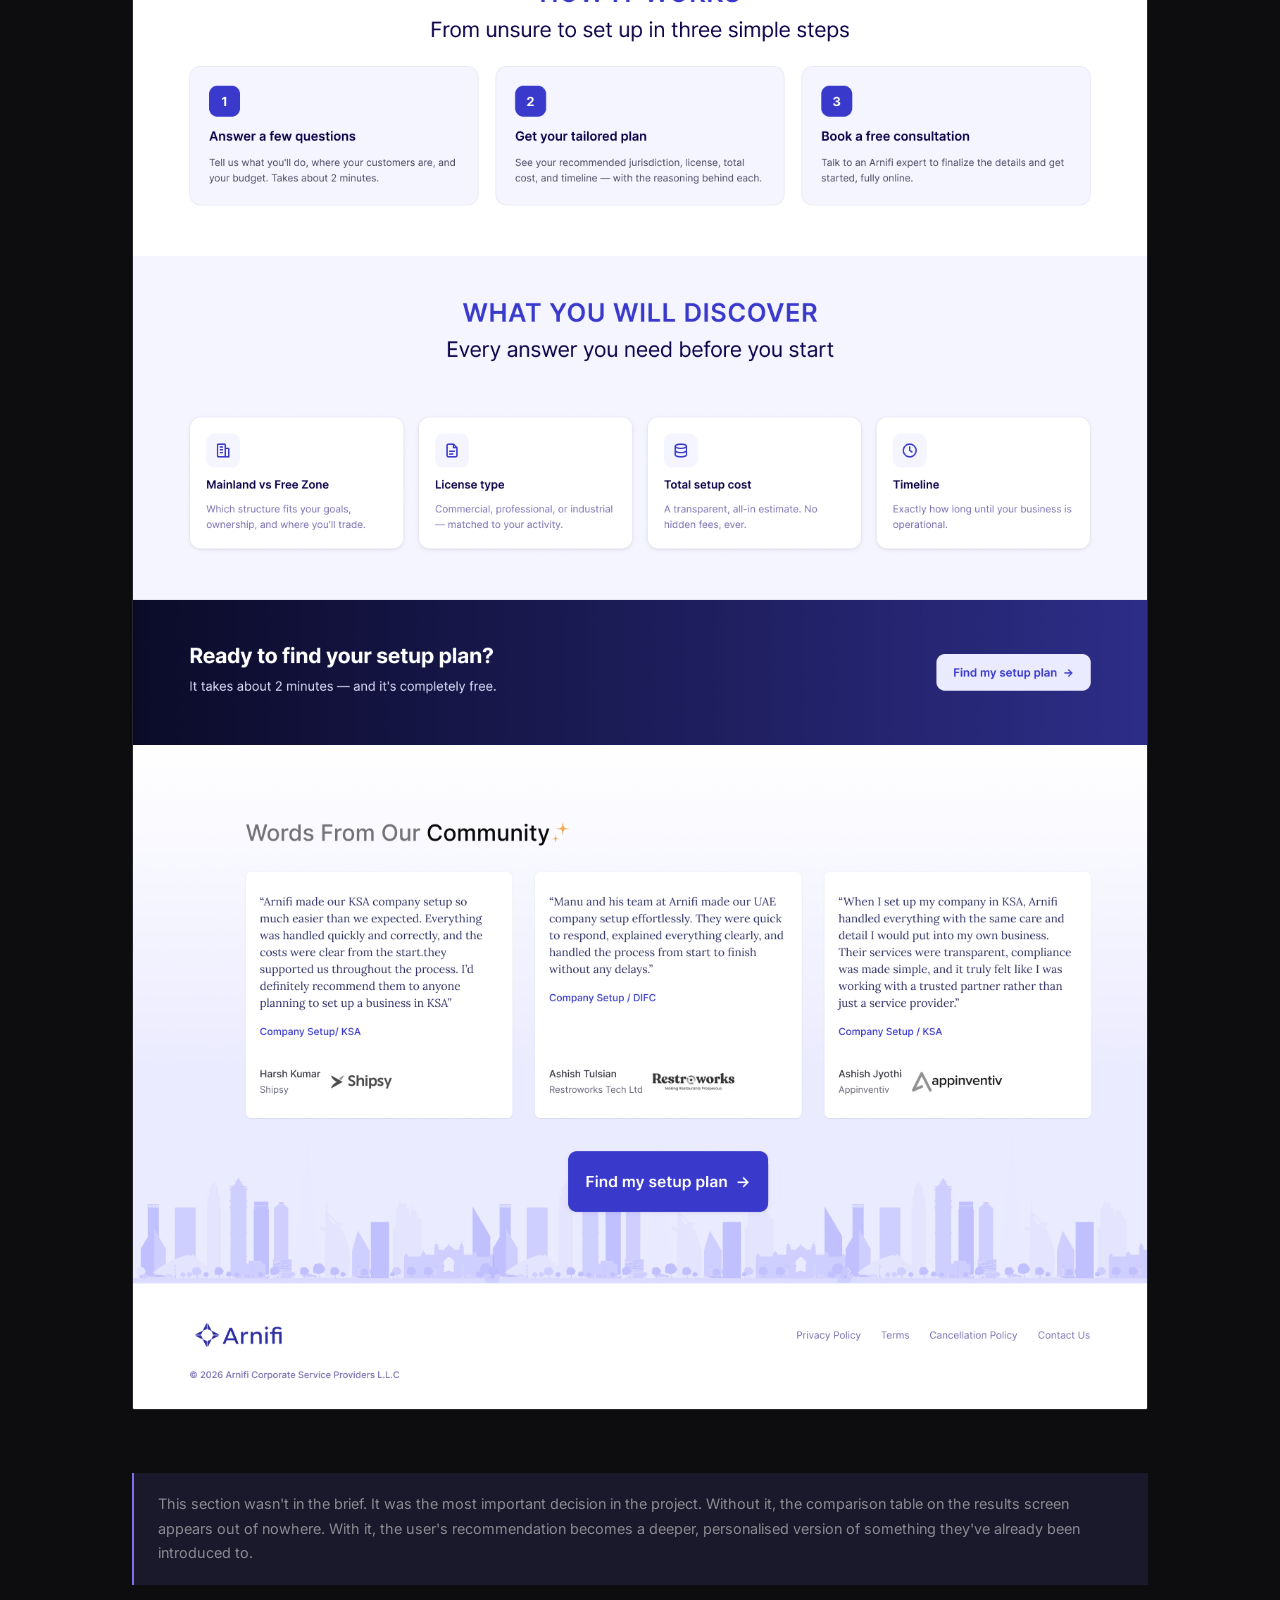
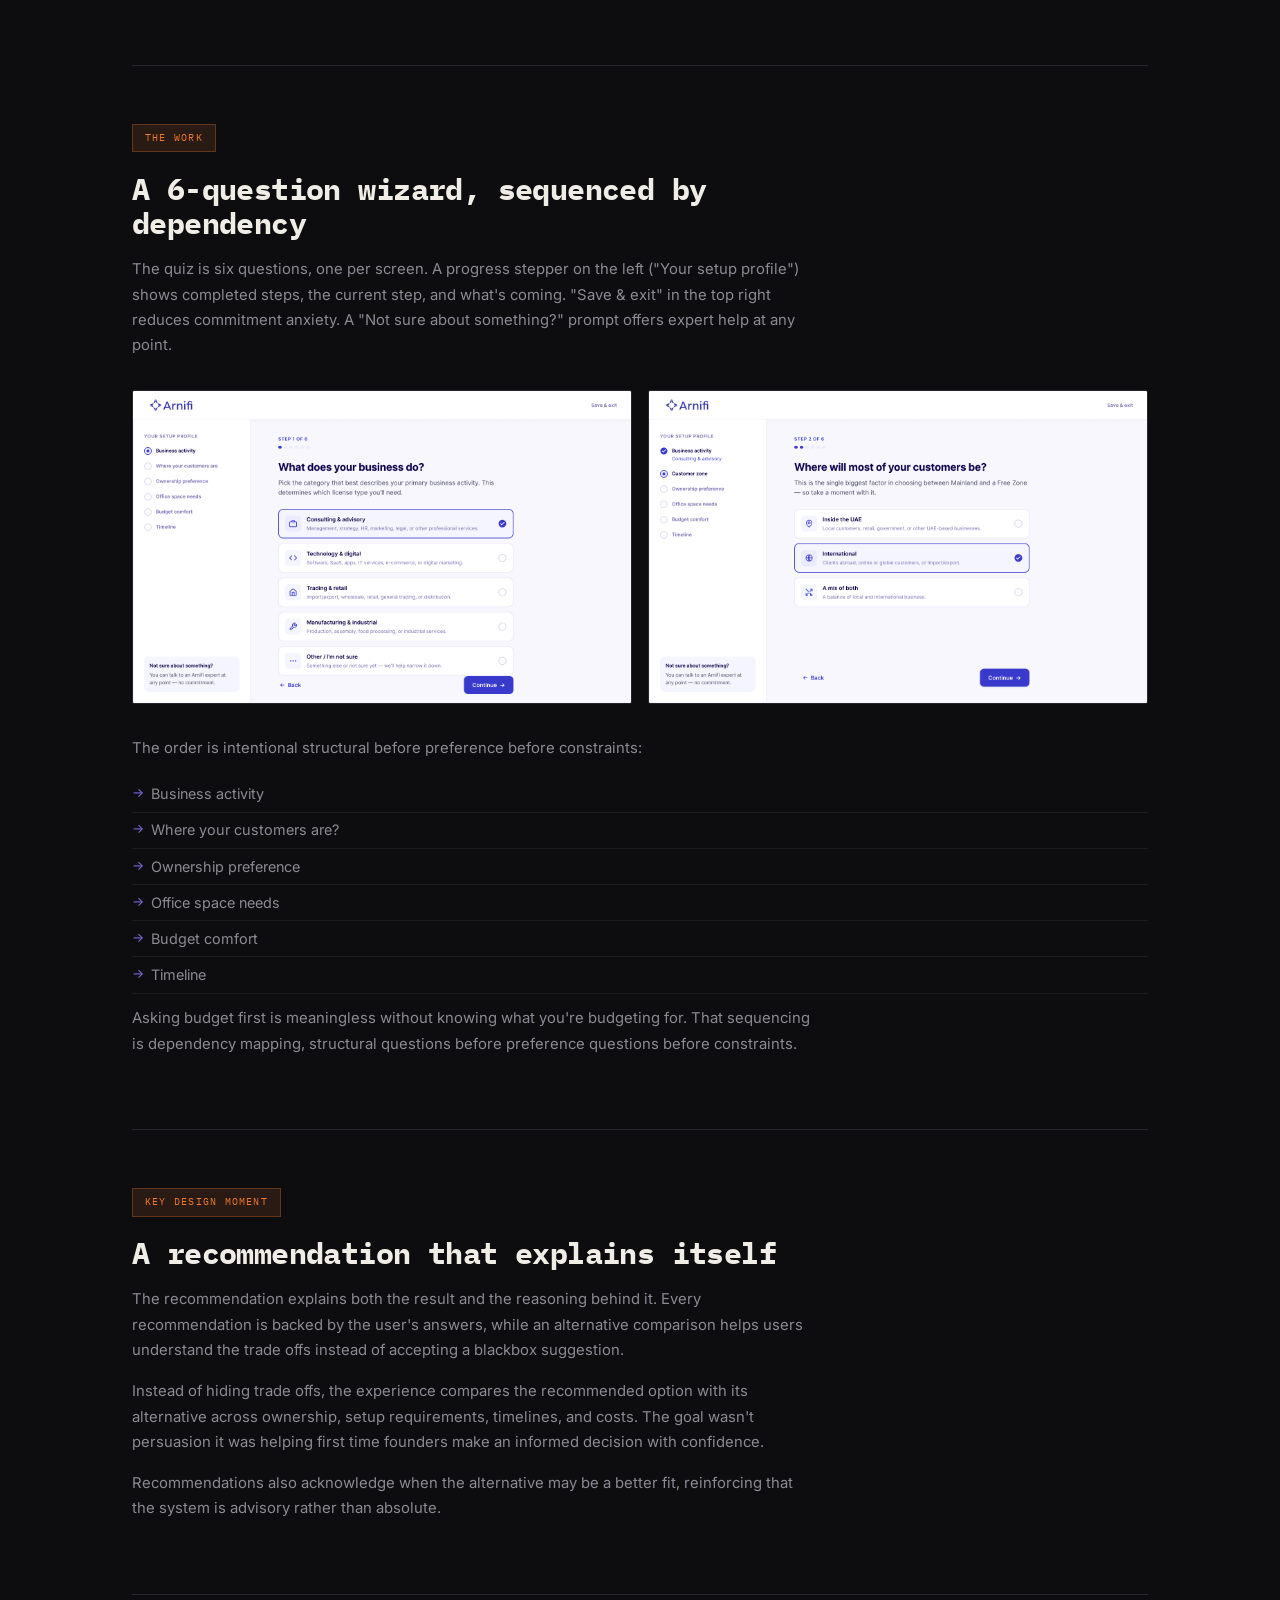
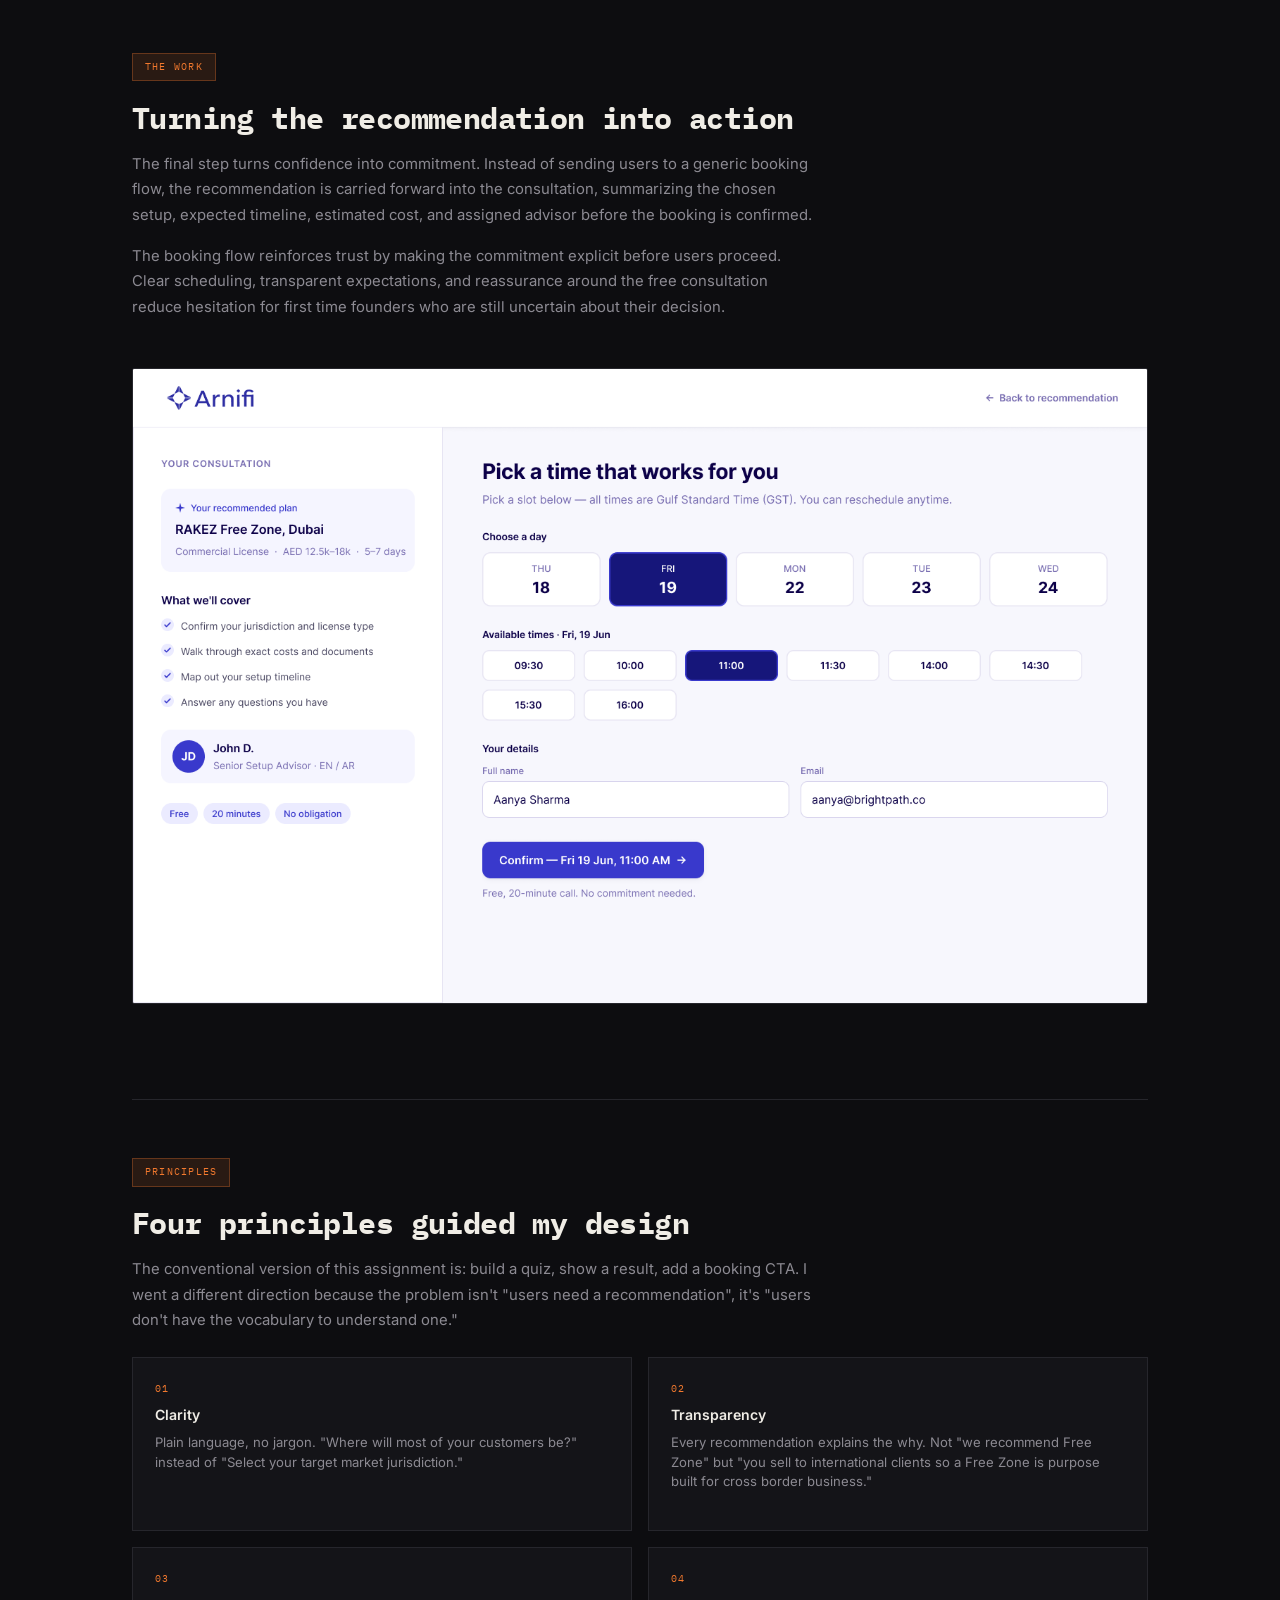
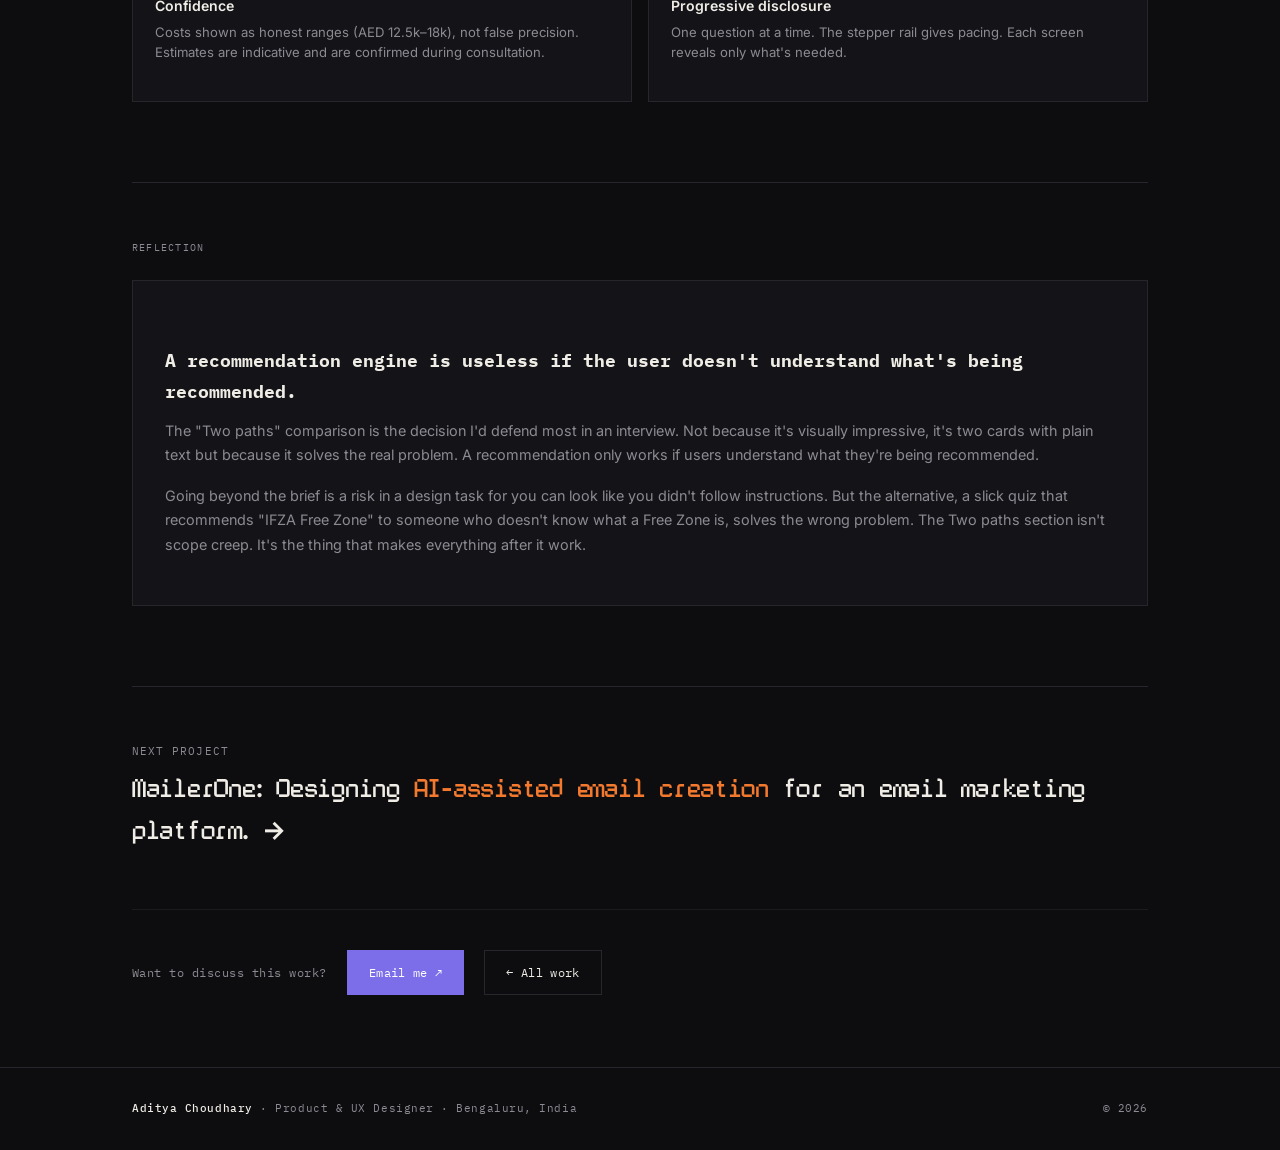
==== commit 86a19386: "Update arnifi.html" ====
--- a/arnifi.html
+++ b/arnifi.html
@@ -11,7 +11,7 @@
 <nav>
   <div class="nav-in">
     <a href="index.html" class="nav-logo">
-      <span class="logo-ac">ac</span><span class="logo-sep">·</span><span class="logo-txt">product &amp; UX design</span>
+      <span class="logo-ac">ac</span><span class="logo-sep">·</span><span class="logo-txt">Product &amp; UX design</span>
     </a>
     <ul class="nav-links">
       <li><a href="index.html#about">About</a></li>
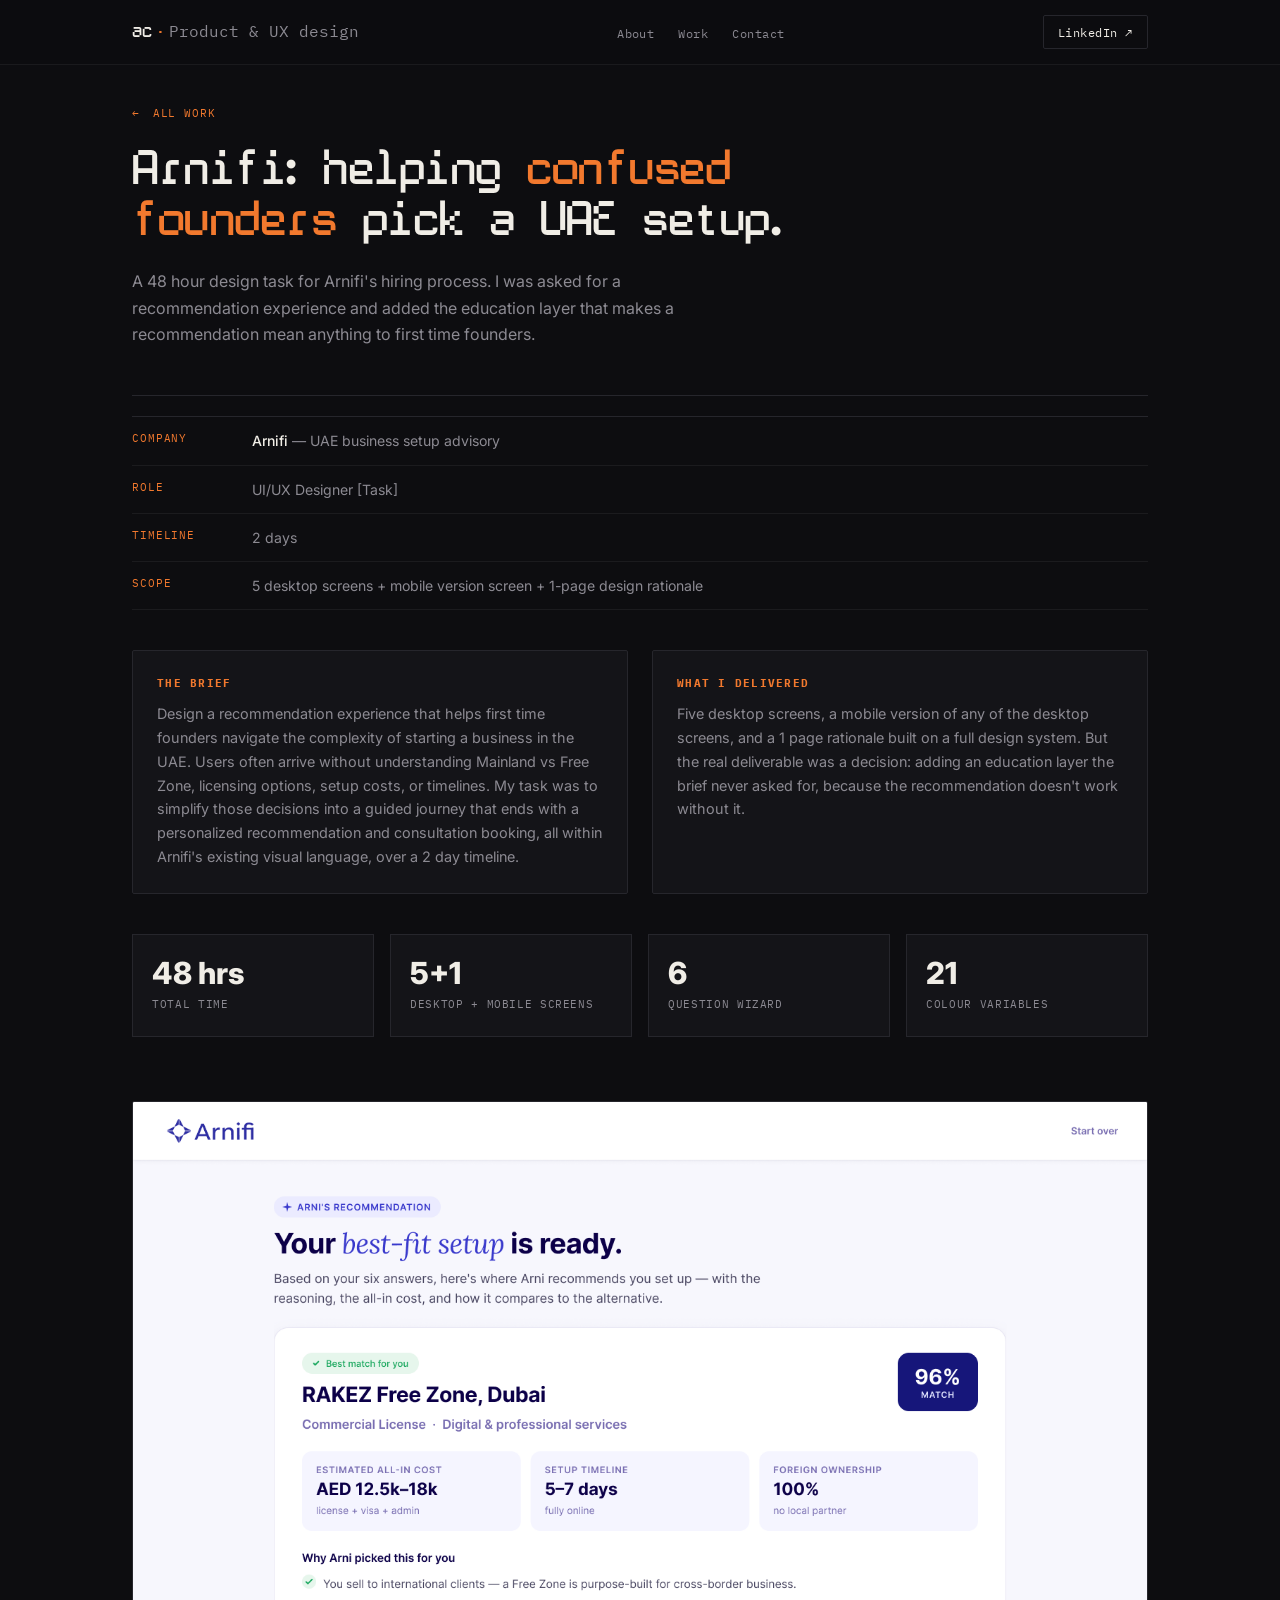
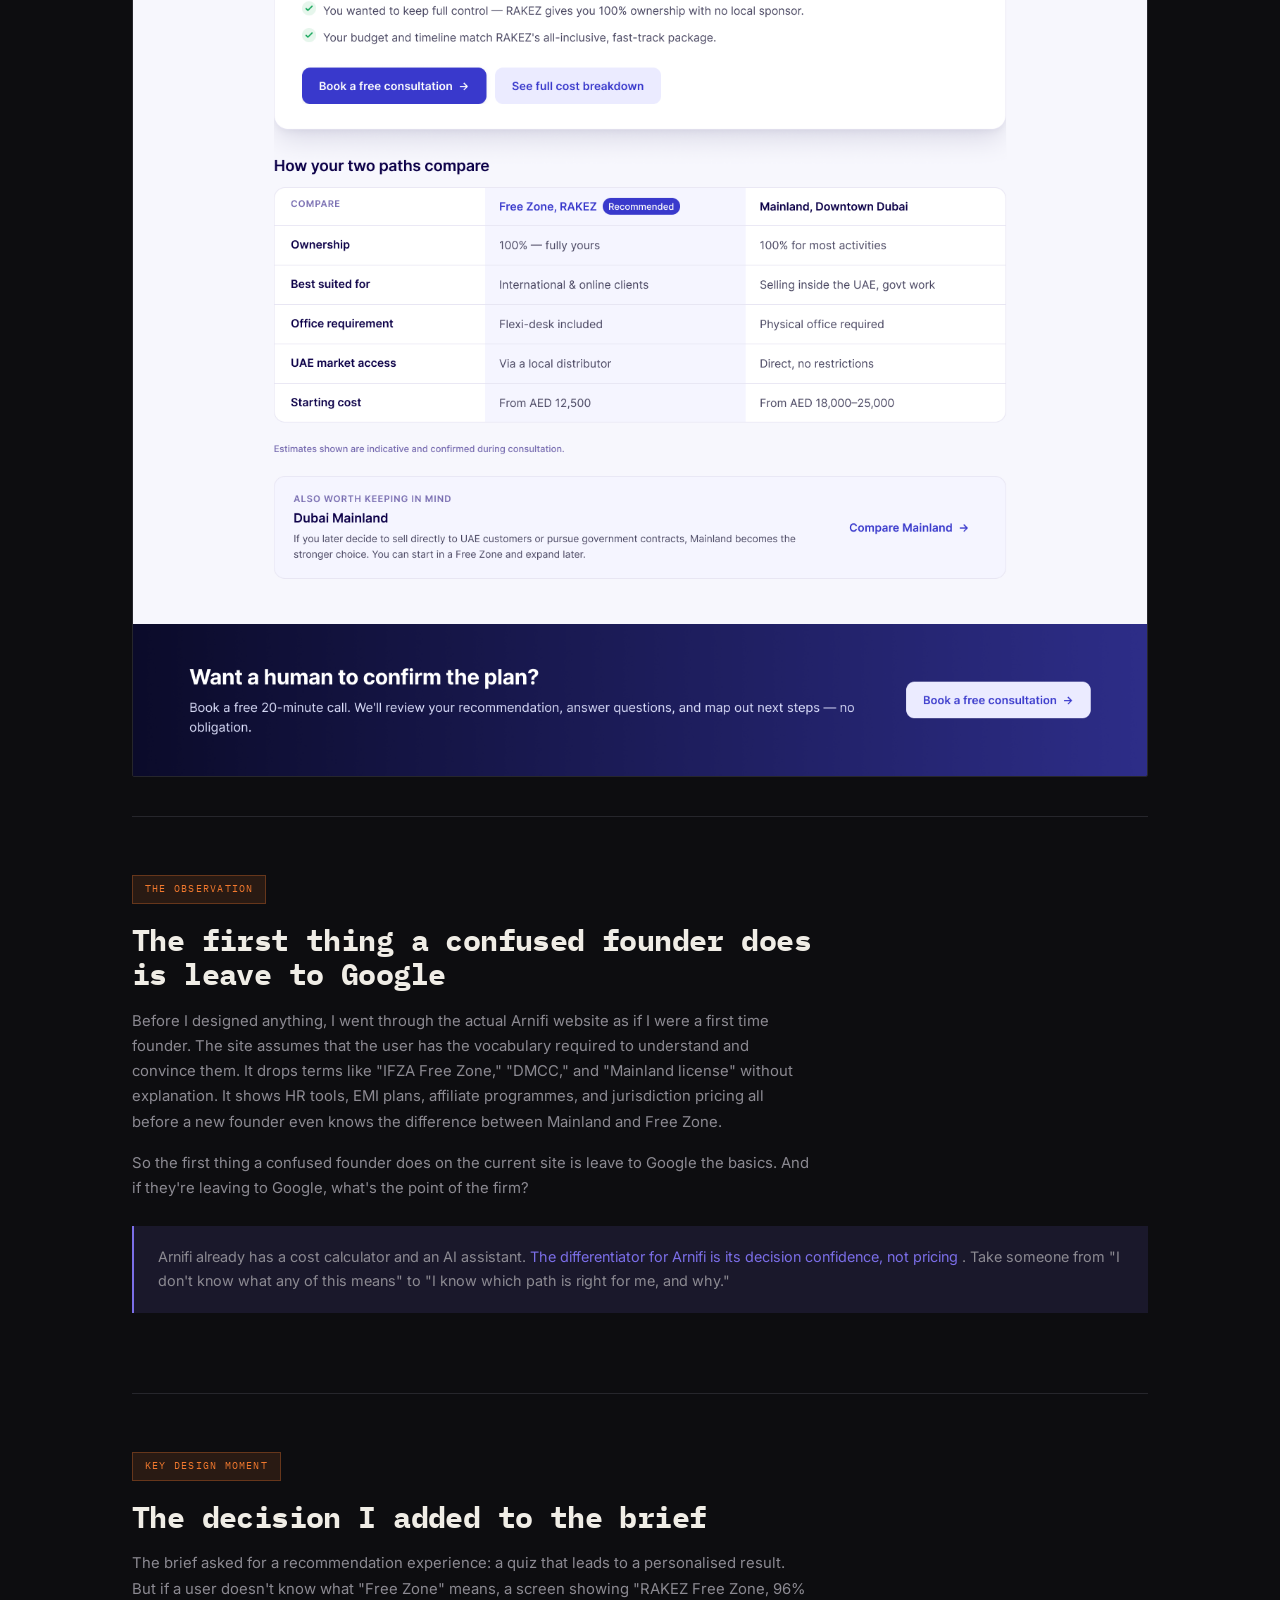
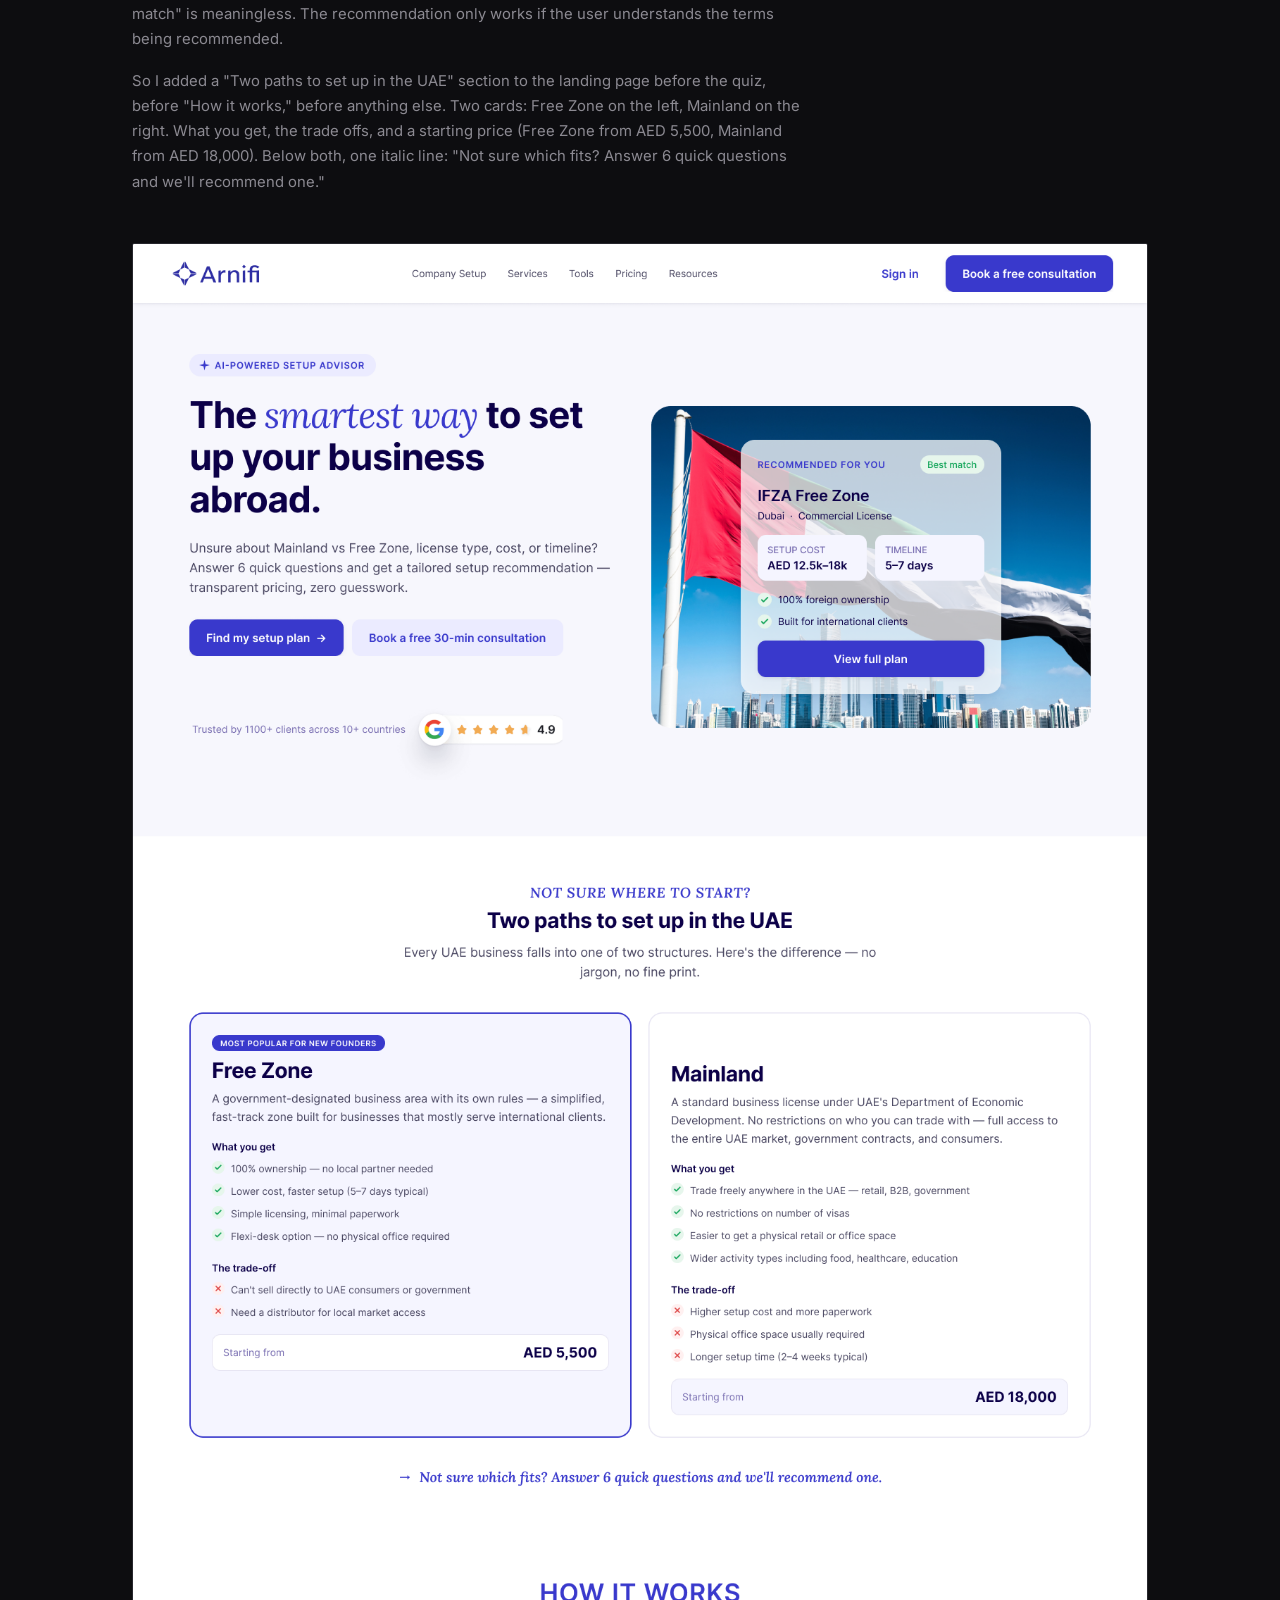
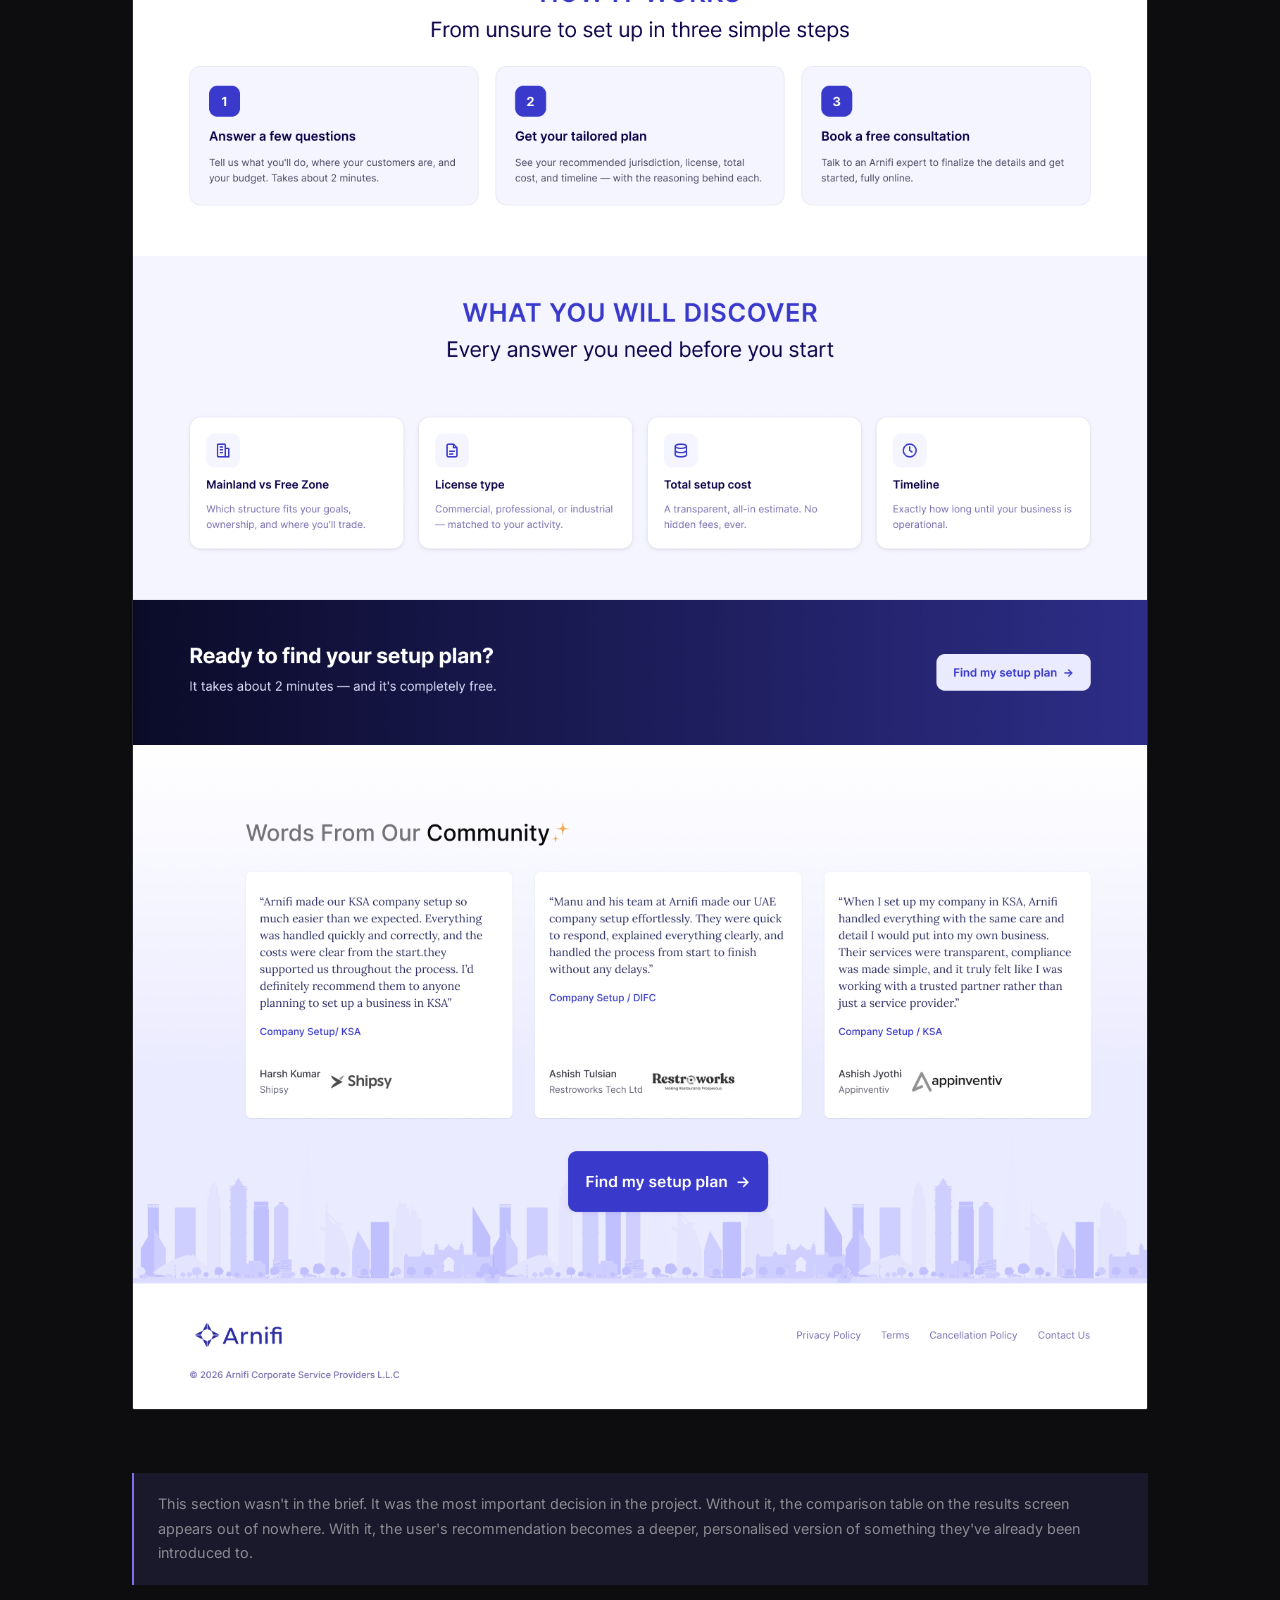
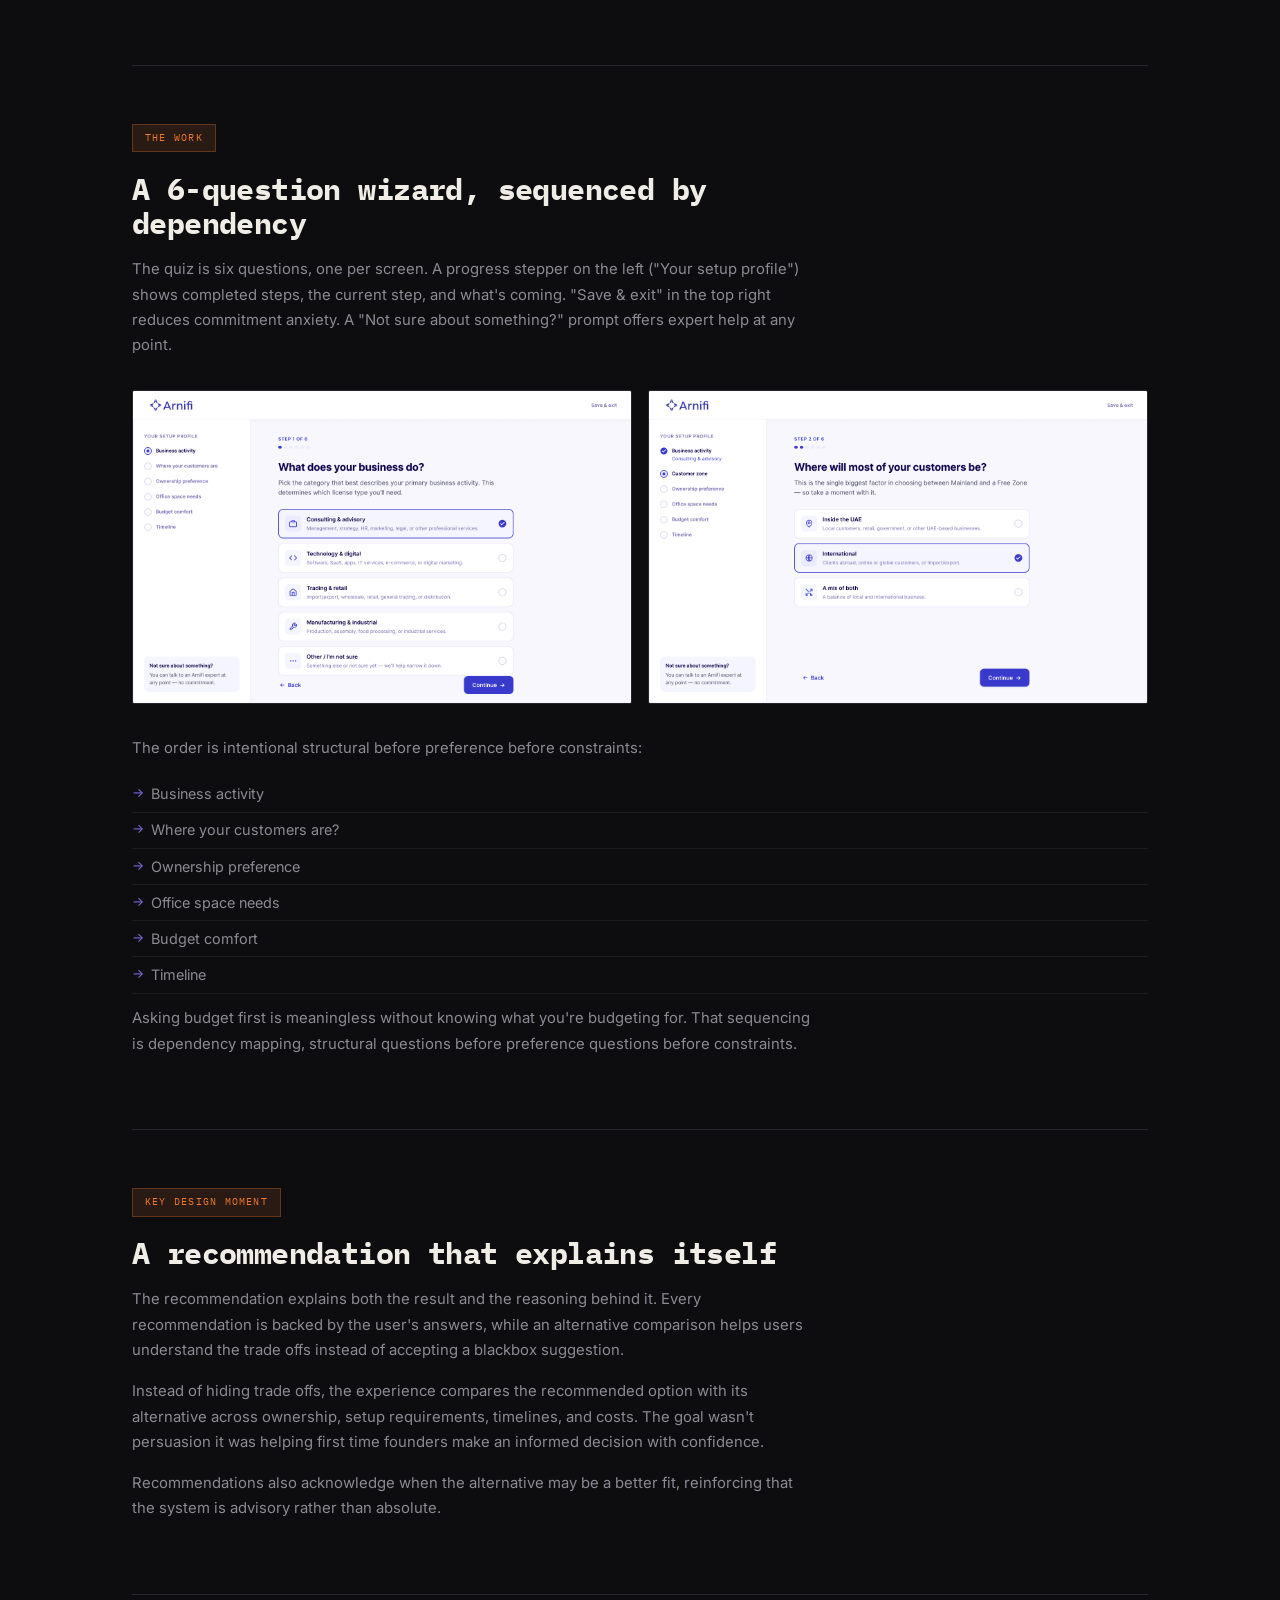
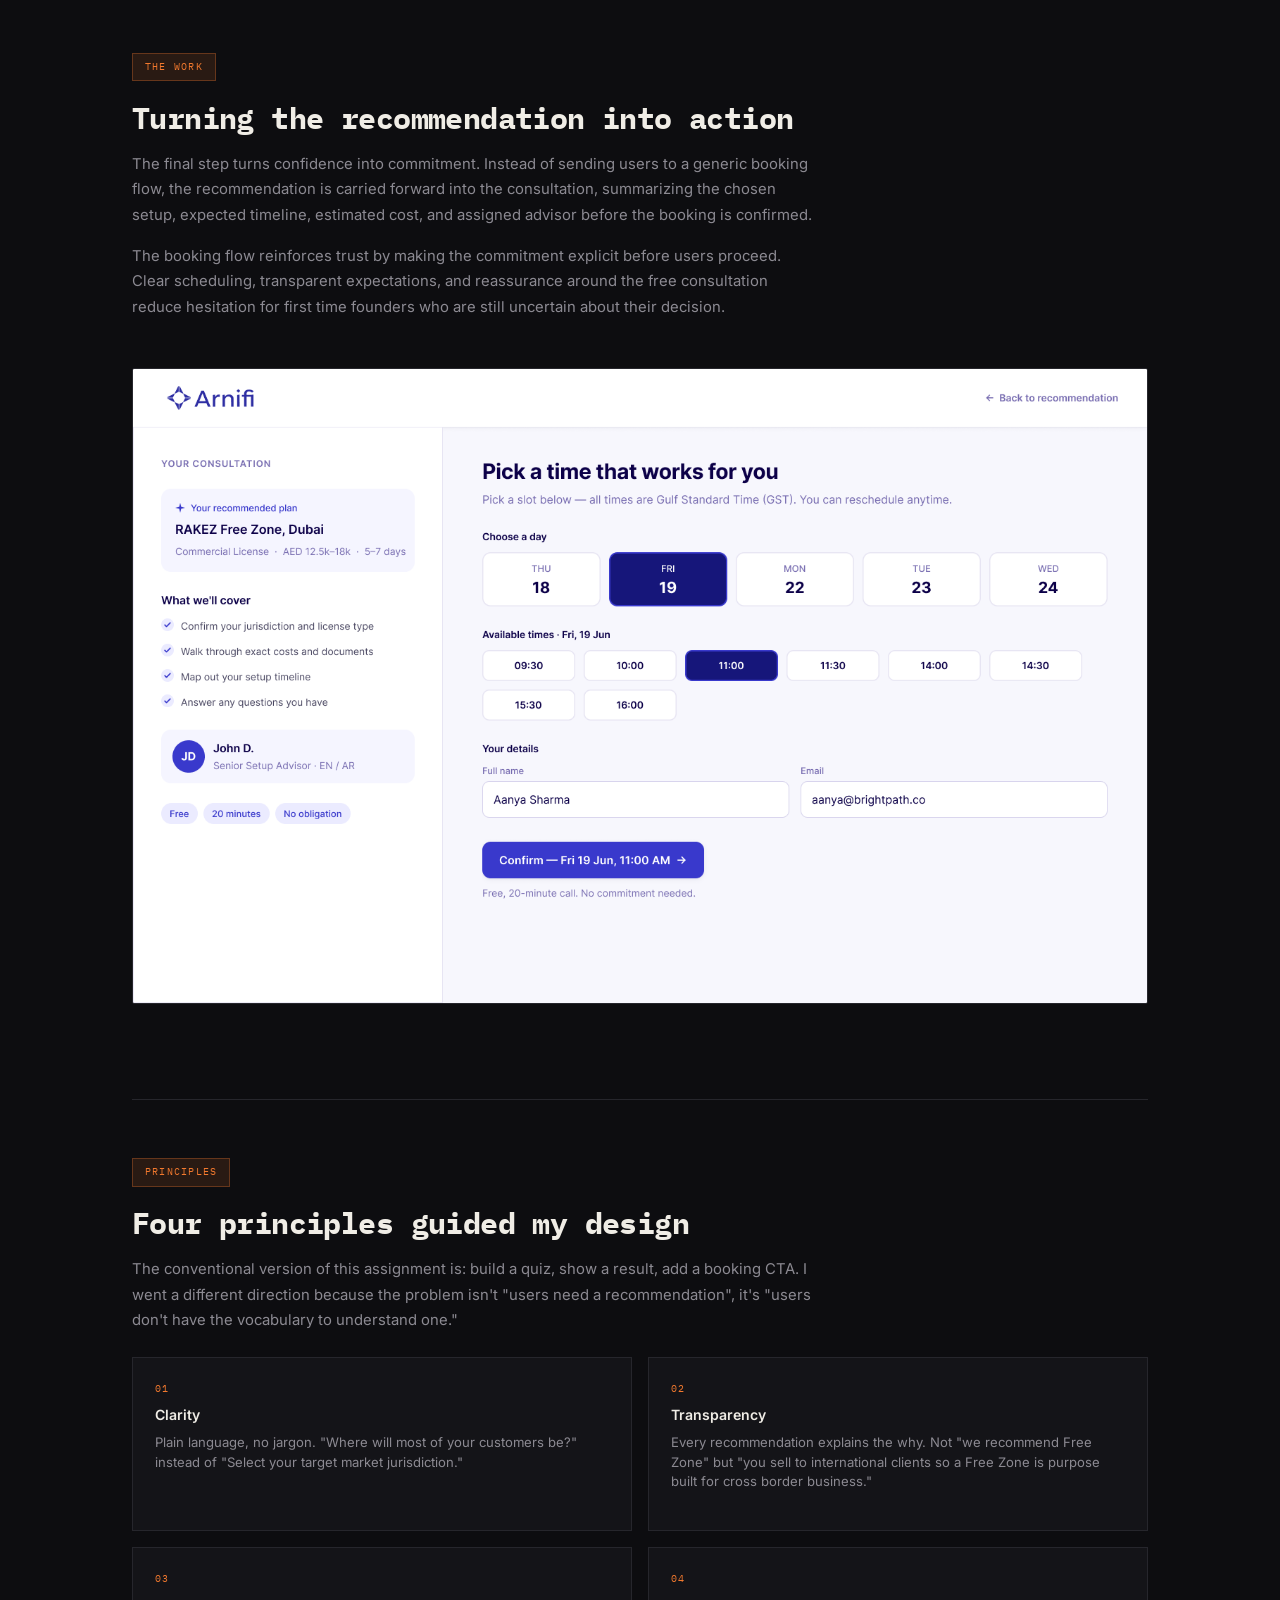
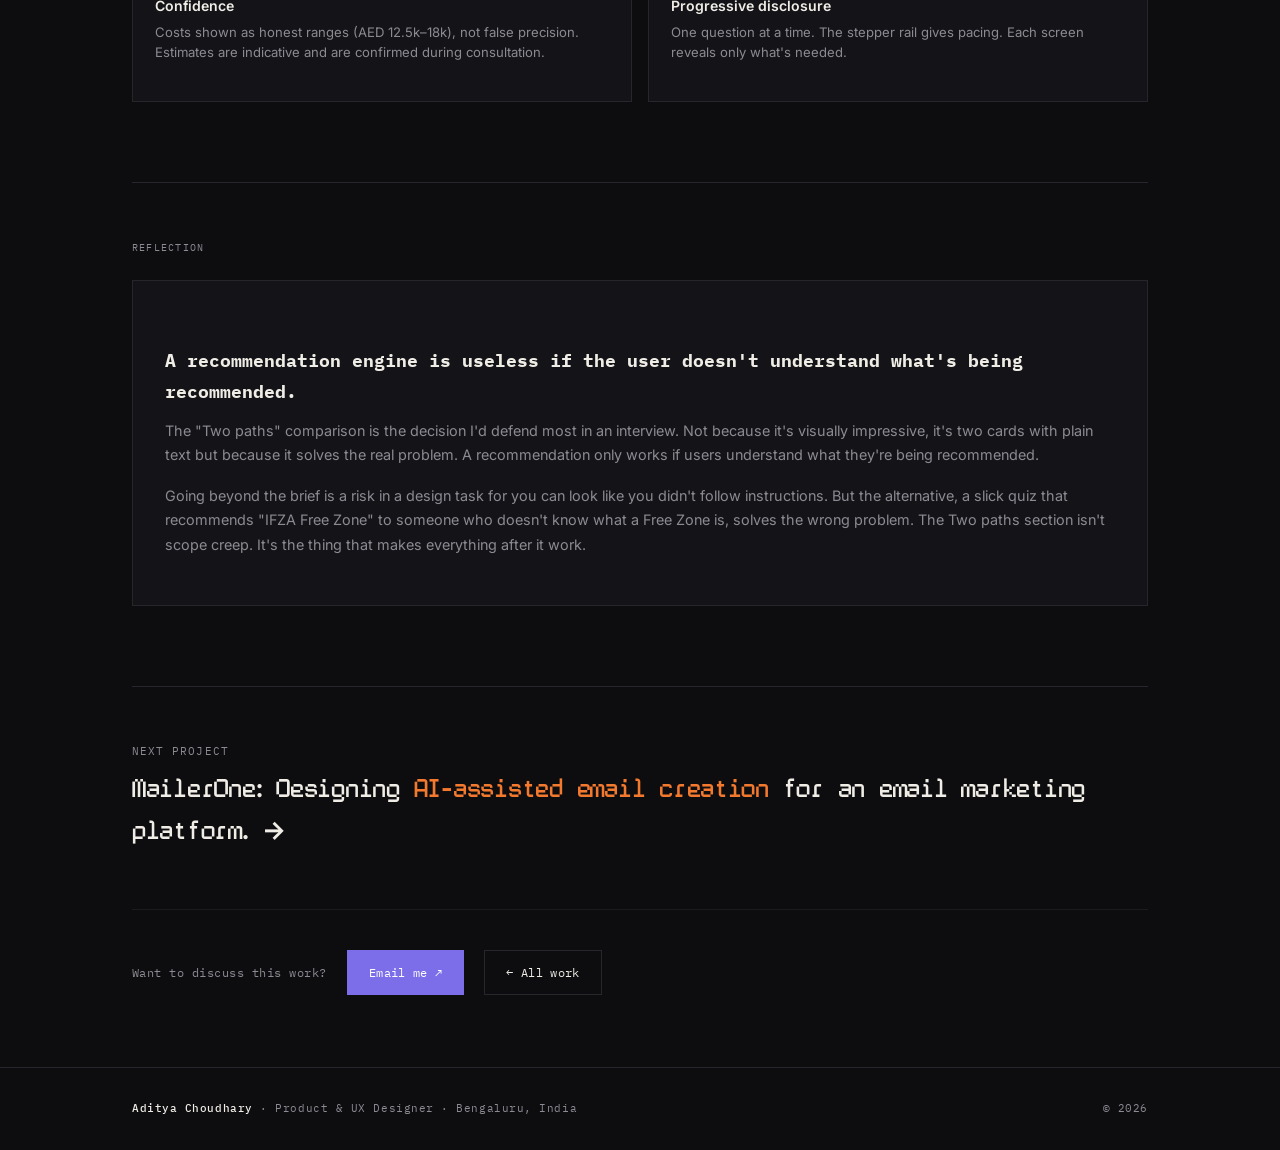
==== commit 22cea6be: "Update arnifi.html" ====
--- a/arnifi.html
+++ b/arnifi.html
@@ -37,7 +37,7 @@
     <!-- META -->
     <table class="role-table rv">
       <tr><td>Company</td><td><b>Arnifi</b> — UAE business setup advisory</td></tr>
-      <tr><td>Role</td><td>UI/UX Designer [Task] (hiring process)</td></tr>
+      <tr><td>Role</td><td>UI/UX Designer [Task]</td></tr>
       <tr><td>Timeline</td><td>2 days</td></tr>
       <tr><td>Scope</td><td>5 desktop screens + mobile version screen + 1-page design rationale</td></tr>
     </table>
